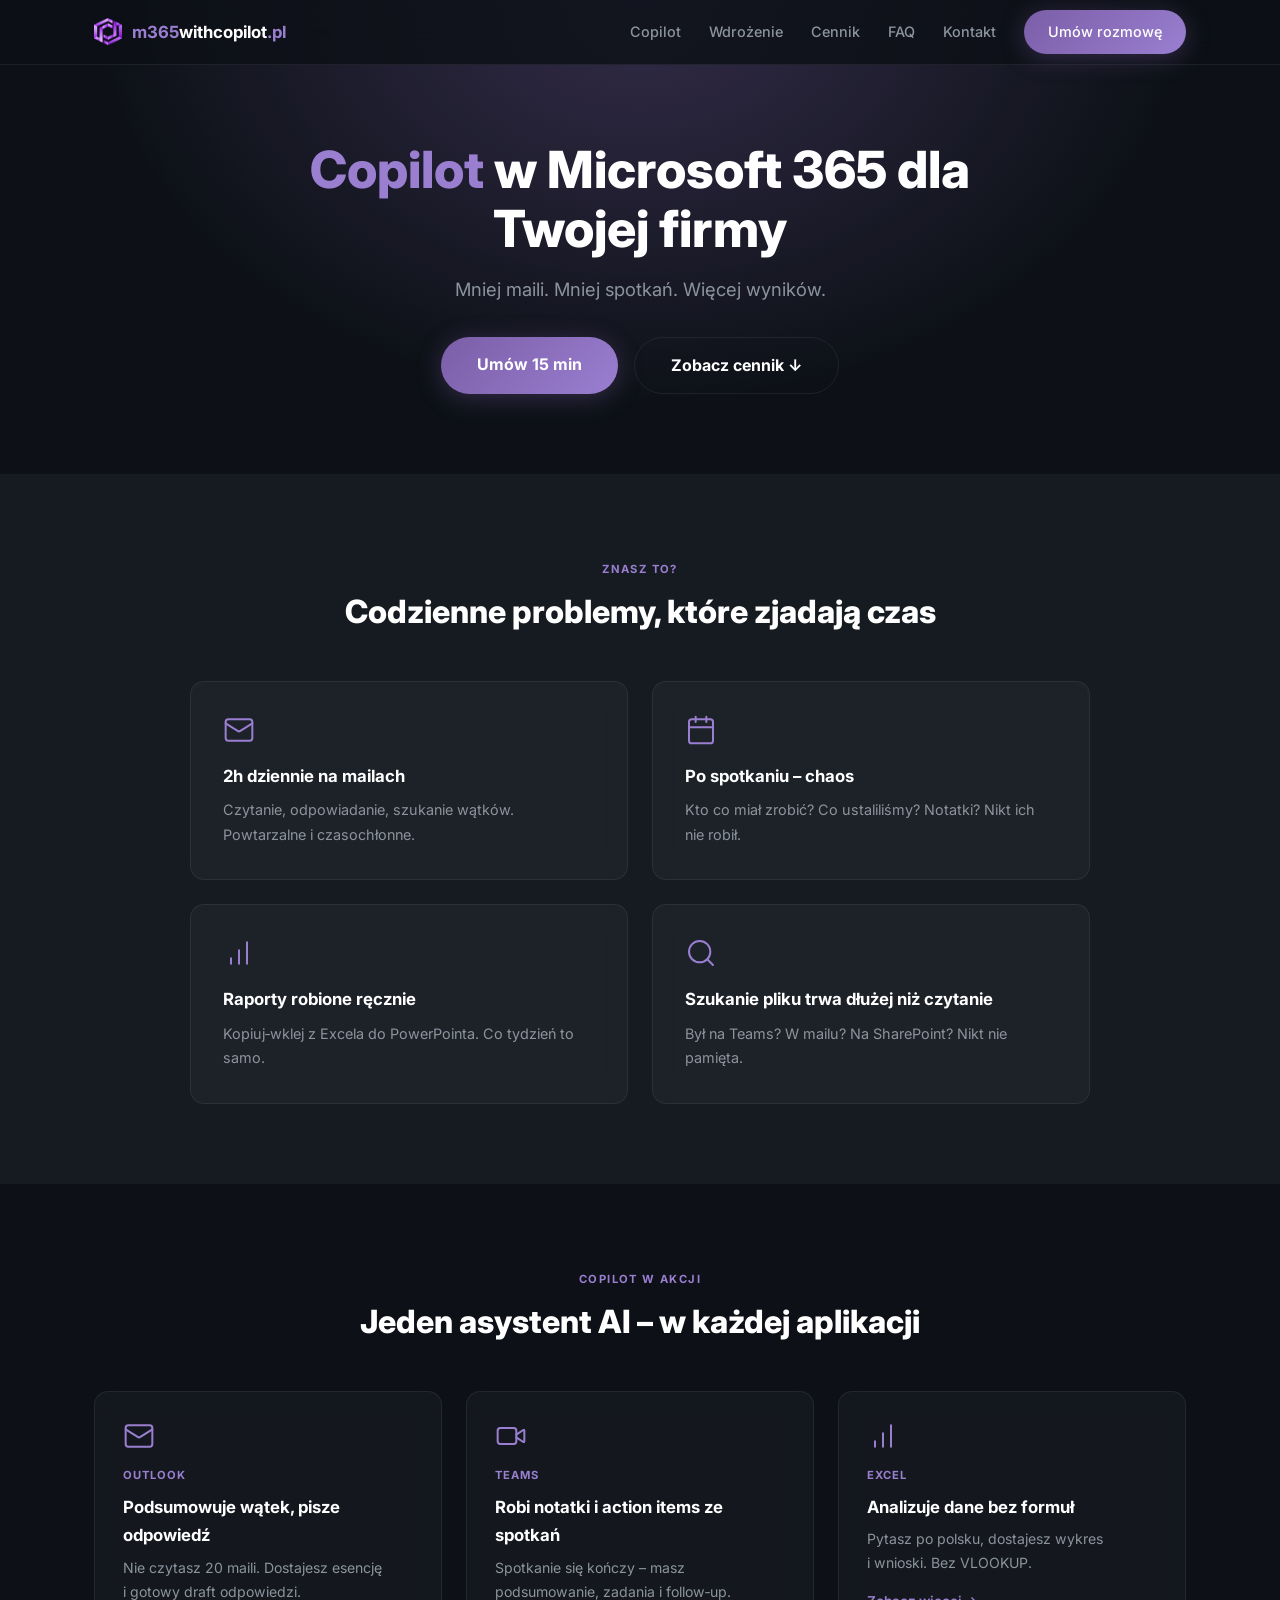
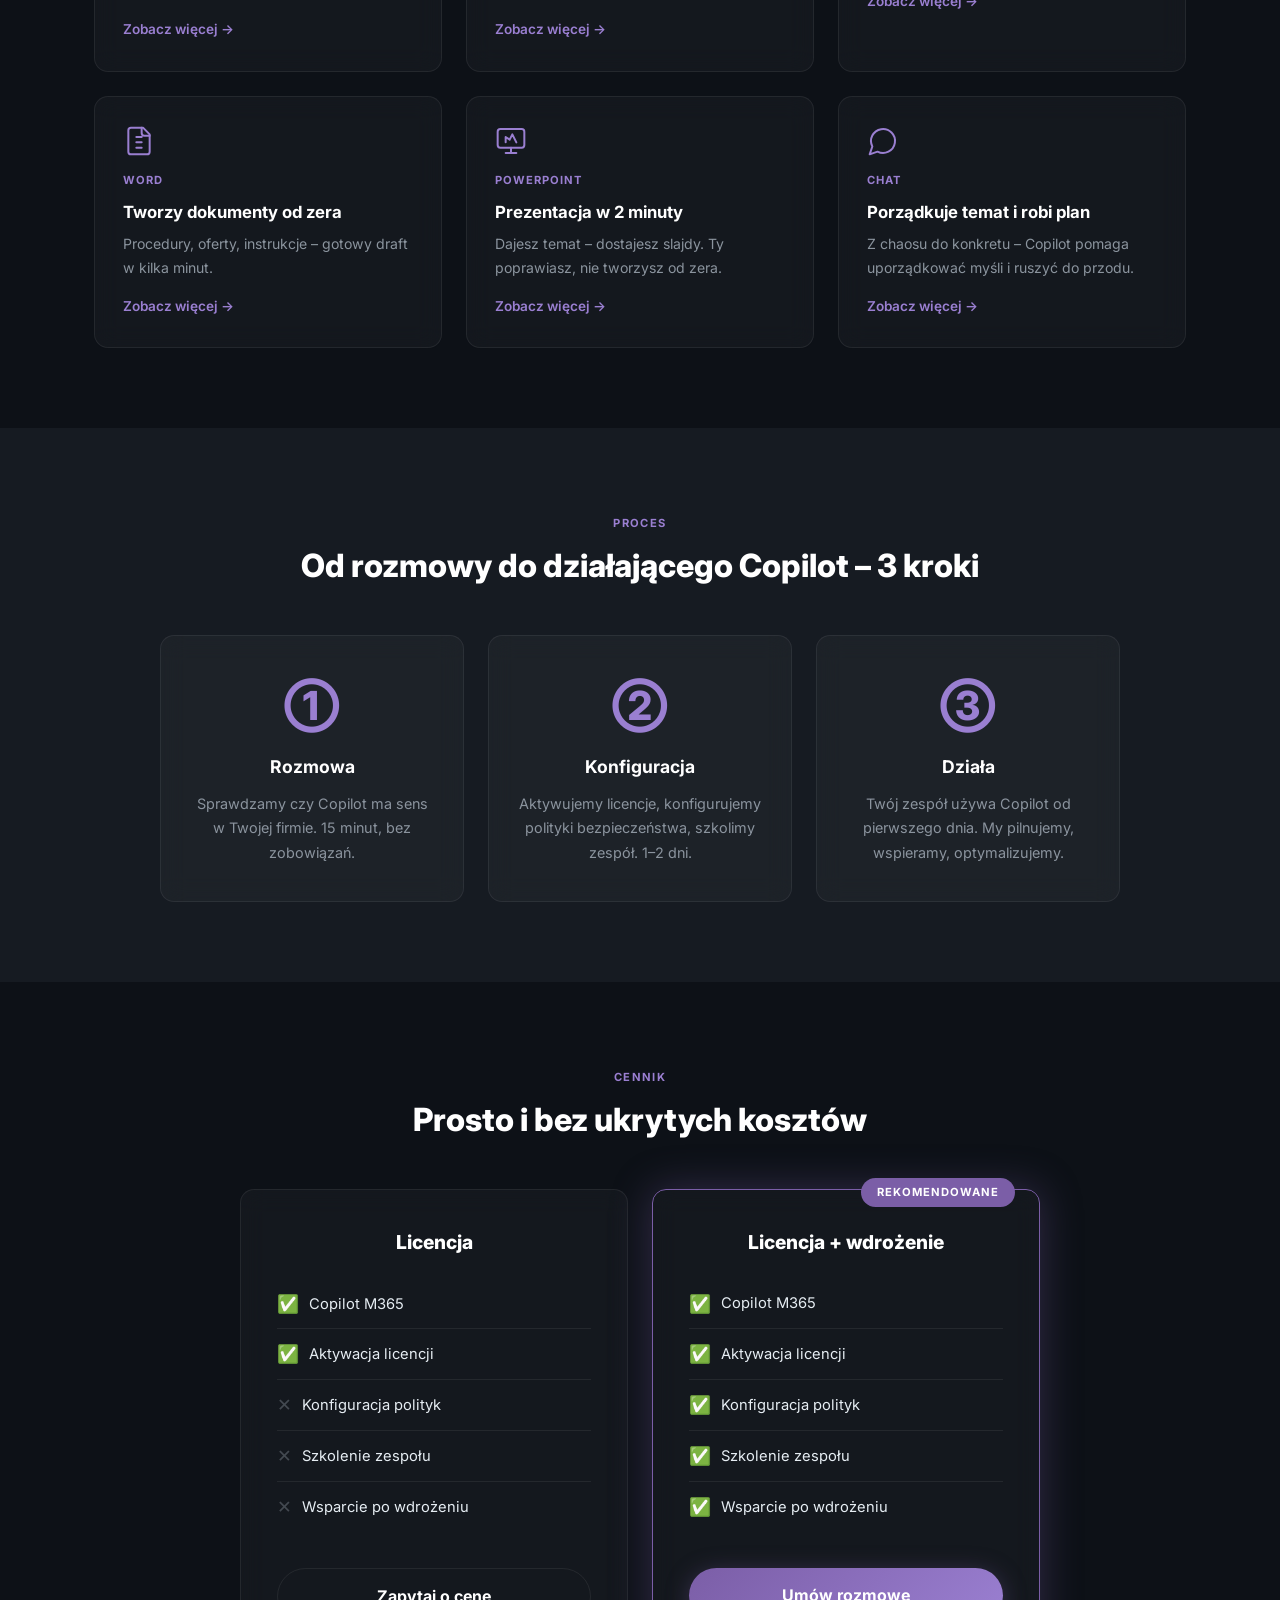
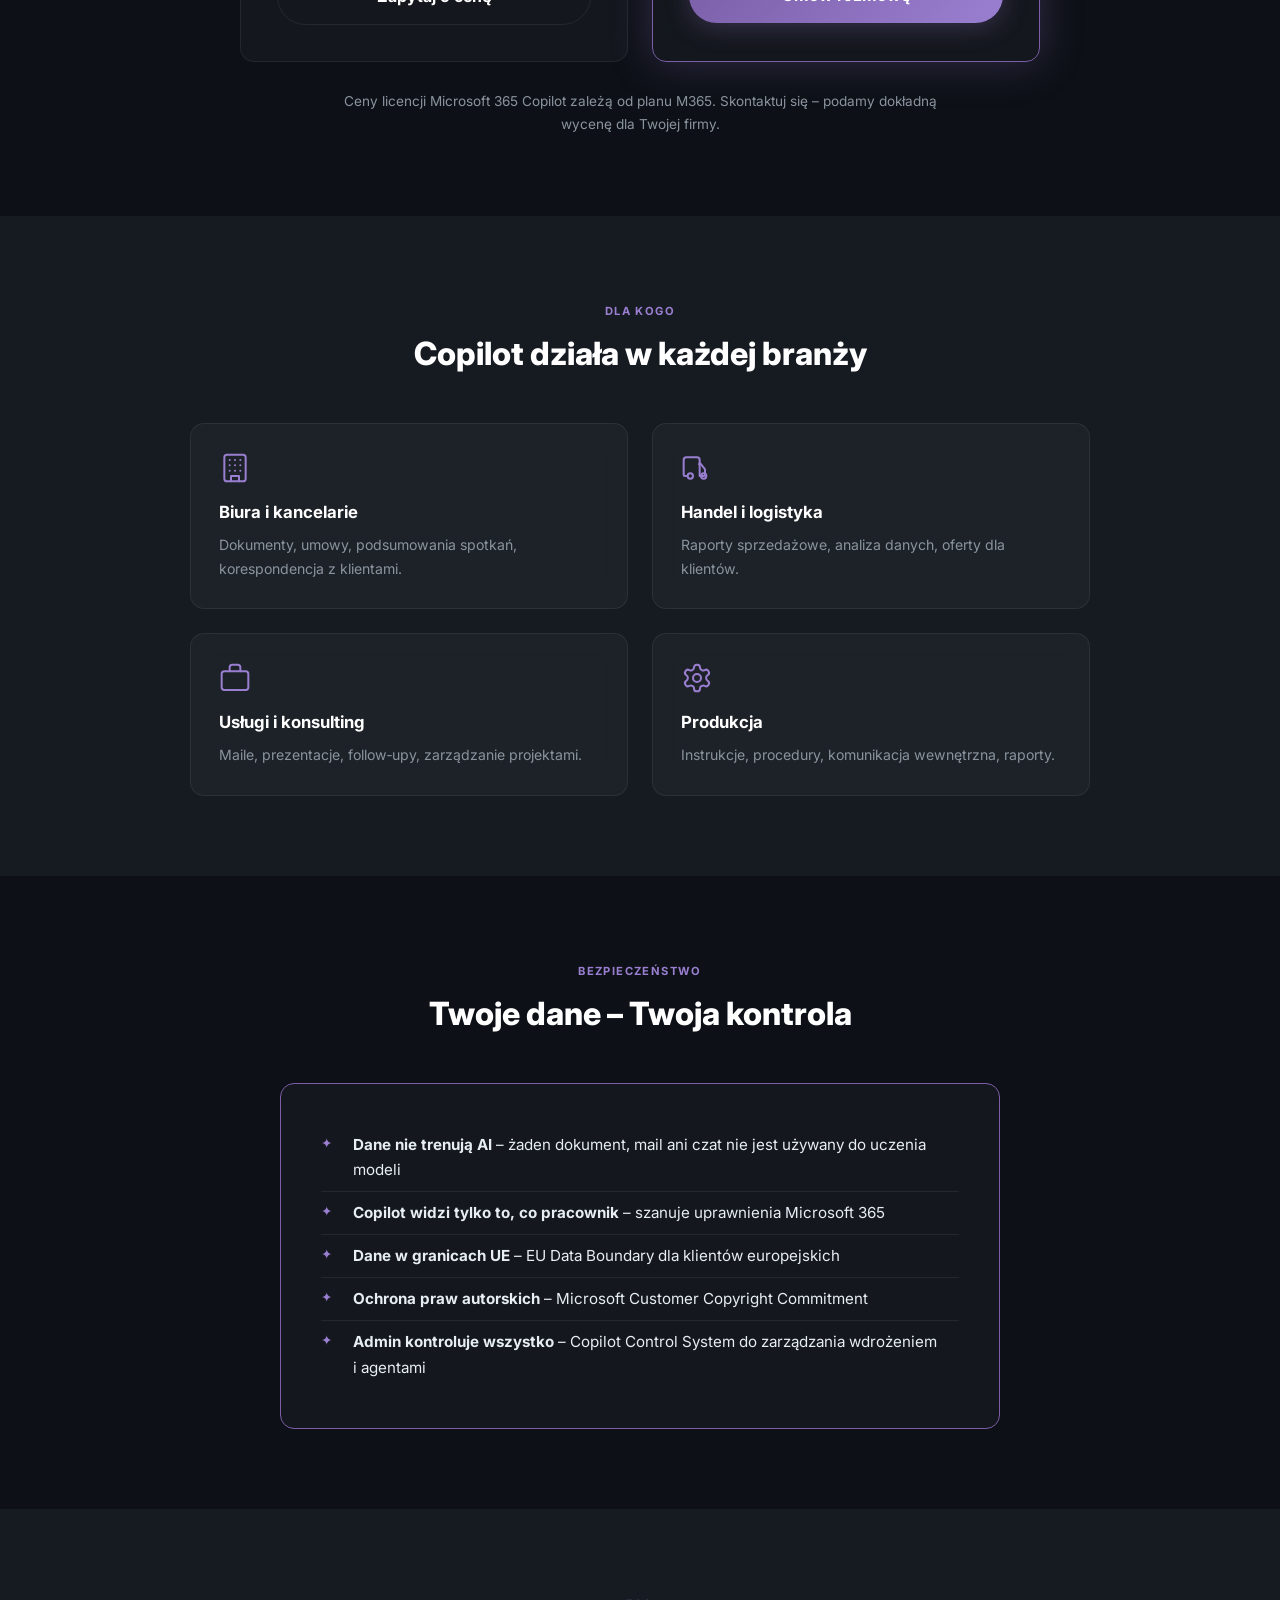
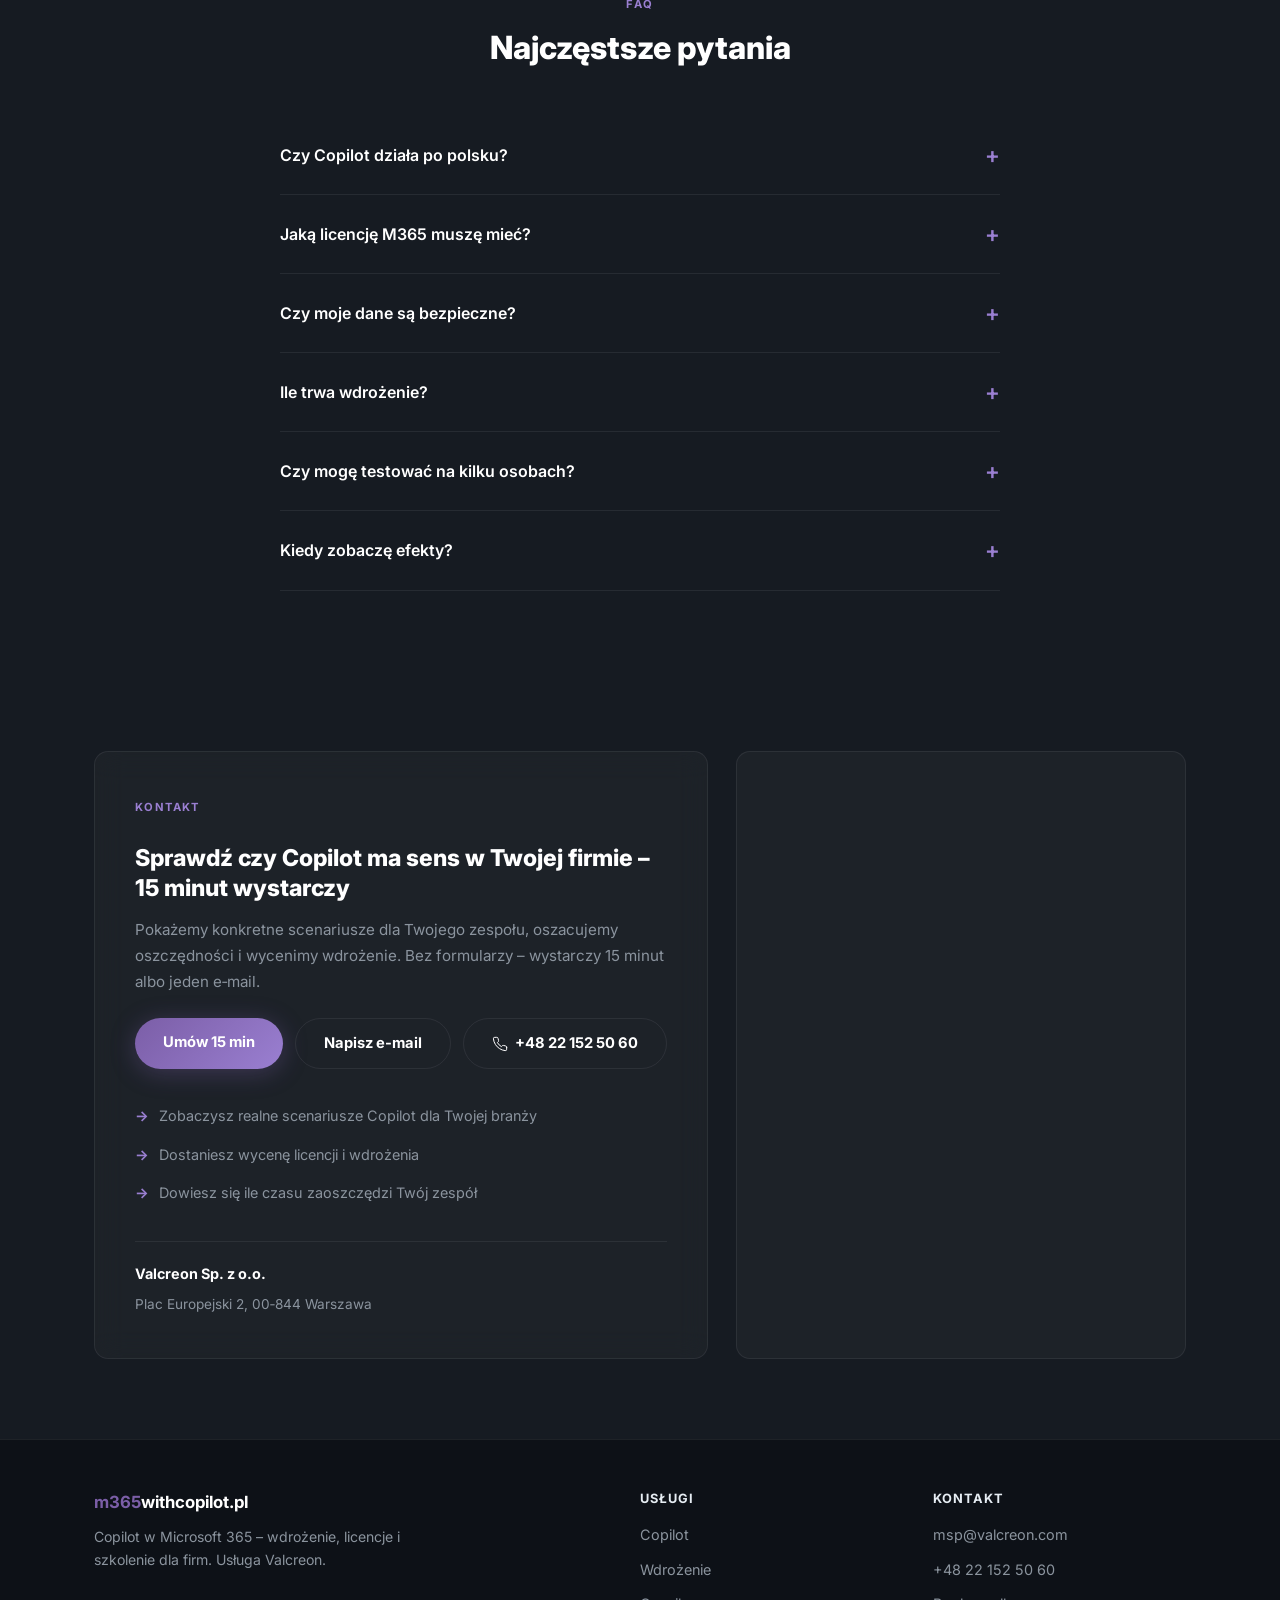
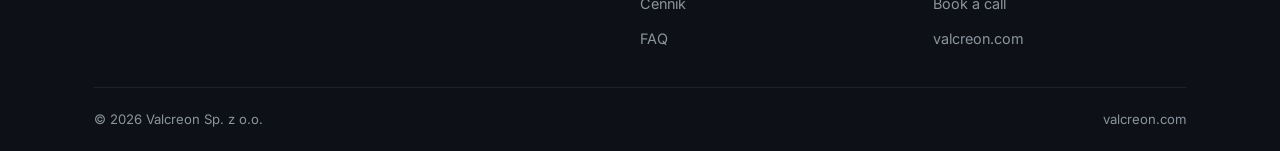
==== index.html @ 28f78c4b "Rename m365pl-svg.html to index.html" ====
<!DOCTYPE html>
<html lang="pl">
<head>
<meta charset="UTF-8">
<meta name="viewport" content="width=device-width,initial-scale=1">
<title>Copilot w Microsoft 365 dla Twojej firmy – wdrożenie i licencje | m365withcopilot.pl</title>
<meta name="description" content="Copilot w Microsoft 365 dla firm. Mniej maili, mniej spotkań, więcej wyników. Wdrożenie, licencje i szkolenie – Valcreon.">
<link rel="icon" href="https://stopkamailowa.com/fav.ico" type="image/x-icon">
<link rel="preconnect" href="https://fonts.googleapis.com">
<link rel="preconnect" href="https://fonts.gstatic.com" crossorigin>
<link href="https://fonts.googleapis.com/css2?family=Inter:wght@400;500;600;700;800&display=swap" rel="stylesheet">
<link rel="stylesheet" href="style.css">
<style>
</style>
</head>

<body id="top">

<!-- NAV -->
<nav class="nav"><div class="wrap">
  <a href="#top" class="nav-brand"><img src="logo-32.png" alt="Logo" width="28" height="28"><span><b>m365</b>withcopilot<b>.pl</b></span></a>
  <ul class="nav-links">
    <li><a href="#copilot">Copilot</a></li><li><a href="#wdrozenie">Wdrożenie</a></li><li><a href="#cennik">Cennik</a></li><li><a href="#faq">FAQ</a></li><li><a href="#kontakt">Kontakt</a></li>
    <li><a href="https://bookings.cloud.microsoft/book/RedFlag1@redflag.com.pl" target="_blank" rel="noopener noreferrer" class="btn btn-p btn-sm">Umów rozmowę</a></li>
  </ul>
  <button class="hamburger" id="burger" aria-label="Menu"><span></span><span></span><span></span></button>
</div></nav>
<div class="mobile-menu" id="mobileMenu">
  <a href="#copilot">Copilot</a><a href="#wdrozenie">Wdrożenie</a><a href="#cennik">Cennik</a><a href="#faq">FAQ</a><a href="#kontakt">Kontakt</a>
  <a href="https://bookings.cloud.microsoft/book/RedFlag1@redflag.com.pl" target="_blank" rel="noopener noreferrer">Umów rozmowę →</a>
</div>

<!-- HERO -->
<header class="hero">
  <h1><span>Copilot</span> w Microsoft 365 dla Twojej firmy</h1>
  <p class="subtitle">Mniej maili. Mniej spotkań. Więcej wyników.</p>
  <div class="hero-btns">
    <a href="https://bookings.cloud.microsoft/book/RedFlag1@redflag.com.pl" target="_blank" rel="noopener noreferrer" class="btn btn-p">Umów 15&nbsp;min</a>
    <a href="#cennik" class="btn btn-s">Zobacz cennik ↓</a>
  </div>
</header>

<!-- PROBLEMY -->
<section class="section section-alt" id="problemy"><div class="wrap">
  <div class="section-head"><span class="eyebrow">Znasz to?</span><h2>Codzienne problemy, które zjadają czas</h2></div>
  <div class="problems-grid">
    <div class="problem-card fade"><div class="p-icon"><svg width="32" height="32" viewBox="0 0 24 24" fill="none" stroke="var(--brand-light)" stroke-width="1.5" stroke-linecap="round" stroke-linejoin="round"><rect x="2" y="4" width="20" height="16" rx="2"/><path d="m22 7-8.97 5.7a1.94 1.94 0 0 1-2.06 0L2 7"/></svg></div><h3>2h dziennie na mailach</h3><p>Czytanie, odpowiadanie, szukanie wątków. Powtarzalne i&nbsp;czasochłonne.</p></div>
    <div class="problem-card fade"><div class="p-icon"><svg width="32" height="32" viewBox="0 0 24 24" fill="none" stroke="var(--brand-light)" stroke-width="1.5" stroke-linecap="round" stroke-linejoin="round"><rect x="3" y="4" width="18" height="18" rx="2"/><path d="M16 2v4M8 2v4M3 10h18"/></svg></div><h3>Po spotkaniu – chaos</h3><p>Kto co miał zrobić? Co ustaliliśmy? Notatki? Nikt ich nie robił.</p></div>
    <div class="problem-card fade"><div class="p-icon"><svg width="32" height="32" viewBox="0 0 24 24" fill="none" stroke="var(--brand-light)" stroke-width="1.5" stroke-linecap="round" stroke-linejoin="round"><path d="M12 20V10M18 20V4M6 20v-4"/></svg></div><h3>Raporty robione ręcznie</h3><p>Kopiuj‑wklej z Excela do PowerPointa. Co tydzień to samo.</p></div>
    <div class="problem-card fade"><div class="p-icon"><svg width="32" height="32" viewBox="0 0 24 24" fill="none" stroke="var(--brand-light)" stroke-width="1.5" stroke-linecap="round" stroke-linejoin="round"><circle cx="11" cy="11" r="8"/><path d="m21 21-4.3-4.3"/></svg></div><h3>Szukanie pliku trwa dłużej niż czytanie</h3><p>Był na Teams? W mailu? Na SharePoint? Nikt nie pamięta.</p></div>
  </div>
</div></section>

<!-- COPILOT W AKCJI -->
<section class="section" id="copilot"><div class="wrap">
  <div class="section-head"><span class="eyebrow">Copilot w akcji</span><h2>Jeden asystent AI – w każdej aplikacji</h2></div>
  <div class="features-grid">

    <a href="https://m365withcopilot.com/odpowiada.html" class="feature-card fade" target="_blank" rel="noopener noreferrer"><div class="f-icon"><svg width="32" height="32" viewBox="0 0 24 24" fill="none" stroke="var(--brand-light)" stroke-width="1.5" stroke-linecap="round" stroke-linejoin="round"><rect x="2" y="4" width="20" height="16" rx="2"/><path d="m22 7-8.97 5.7a1.94 1.94 0 0 1-2.06 0L2 7"/></svg></div><div class="f-app">Outlook</div><h3>Podsumowuje wątek, pisze odpowiedź</h3><p>Nie czytasz 20 maili. Dostajesz esencję i&nbsp;gotowy draft odpowiedzi.</p>
    <span class="f-link">Zobacz więcej →</span></a>

    <a href="https://m365withcopilot.com/teamsrecap.html" class="feature-card fade" target="_blank" rel="noopener noreferrer">
    <div class="f-icon"><svg width="32" height="32" viewBox="0 0 24 24" fill="none" stroke="var(--brand-light)" stroke-width="1.5" stroke-linecap="round" stroke-linejoin="round"><path d="m16 13 5.223 3.482a.5.5 0 0 0 .777-.416V7.934a.5.5 0 0 0-.777-.416L16 11"/><rect x="2" y="6" width="14" height="12" rx="2"/></svg></div><div class="f-app">Teams</div><h3>Robi notatki i action items ze spotkań</h3><p>Spotkanie się kończy – masz podsumowanie, zadania i&nbsp;follow‑up.</p>
    <span class="f-link">Zobacz więcej →</span></a>

    <a href="https://m365withcopilot.com/excelpytasz.html" class="feature-card fade" target="_blank" rel="noopener noreferrer">
    <div class="f-icon"><svg width="32" height="32" viewBox="0 0 24 24" fill="none" stroke="var(--brand-light)" stroke-width="1.5" stroke-linecap="round" stroke-linejoin="round"><path d="M12 20V10M18 20V4M6 20v-4"/></svg></div><div class="f-app">Excel</div><h3>Analizuje dane bez formuł</h3><p>Pytasz po polsku, dostajesz wykres i&nbsp;wnioski. Bez VLOOKUP.</p>
    <span class="f-link">Zobacz więcej →</span></a>


     <a href="https://m365withcopilot.com/dokumenty.html" class="feature-card fade" target="_blank" rel="noopener noreferrer"><div class="f-icon"><svg width="32" height="32" viewBox="0 0 24 24" fill="none" stroke="var(--brand-light)" stroke-width="1.5" stroke-linecap="round" stroke-linejoin="round"><path d="M15 2H6a2 2 0 0 0-2 2v16a2 2 0 0 0 2 2h12a2 2 0 0 0 2-2V7Z"/><path d="M14 2v4a2 2 0 0 0 2 2h4M10 9h4M10 13h4M10 17h4"/></svg></div><div class="f-app">Word</div><h3>Tworzy dokumenty od zera</h3><p>Procedury, oferty, instrukcje – gotowy draft w&nbsp;kilka minut.</p>
     <span class="f-link">Zobacz więcej →</span></a>

    
    <a href="https://m365withcopilot.com/ppt-2min.html" class="feature-card fade" target="_blank" rel="noopener noreferrer">
    <div class="f-icon"><svg width="32" height="32" viewBox="0 0 24 24" fill="none" stroke="var(--brand-light)" stroke-width="1.5" stroke-linecap="round" stroke-linejoin="round"><rect x="2" y="3" width="20" height="14" rx="2"/><path d="M8 21h8M12 17v4M8 13V9l3 2 2-4 3 6"/></svg></div><div class="f-app">PowerPoint</div><h3>Prezentacja w 2 minuty</h3><p>Dajesz temat – dostajesz slajdy. Ty poprawiasz, nie tworzysz od zera.</p>
     <span class="f-link">Zobacz więcej →</span></a>

    <a href="https://m365withcopilot.com/chat.html" class="feature-card fade" target="_blank" rel="noopener noreferrer">
    <div class="f-icon"><svg width="32" height="32" viewBox="0 0 24 24" fill="none" stroke="var(--brand-light)" stroke-width="1.5" stroke-linecap="round" stroke-linejoin="round"><path d="M7.9 20A9 9 0 1 0 4 16.1L2 22z"/></svg></div><div class="f-app">Chat</div><h3>Porządkuje temat i robi plan</h3><p>Z chaosu do konkretu – Copilot pomaga uporządkować myśli i&nbsp;ruszyć do przodu.</p>
    <span class="f-link">Zobacz więcej →</span></a>
  
  </div>
  </div>
</div></section>

<!-- JAK WDRAŻAMY -->
<section class="section section-alt" id="wdrozenie"><div class="wrap">
  <div class="section-head"><span class="eyebrow">Proces</span><h2>Od rozmowy do działającego Copilot – 3&nbsp;kroki</h2></div>
  <div class="timeline">
    <div class="step fade"><div class="step-num">①</div><h3>Rozmowa</h3><p>Sprawdzamy czy Copilot ma sens w&nbsp;Twojej firmie. 15&nbsp;minut, bez zobowiązań.</p></div>
    <div class="step fade"><div class="step-num">②</div><h3>Konfiguracja</h3><p>Aktywujemy licencje, konfigurujemy polityki bezpieczeństwa, szkolimy zespół. 1–2&nbsp;dni.</p></div>
    <div class="step fade"><div class="step-num">③</div><h3>Działa</h3><p>Twój zespół używa Copilot od pierwszego dnia. My pilnujemy, wspieramy, optymalizujemy.</p></div>
  </div>
</div></section>

<!-- CENNIK -->
<section class="section" id="cennik"><div class="wrap">
  <div class="section-head"><span class="eyebrow">Cennik</span><h2>Prosto i bez ukrytych kosztów</h2></div>
  <div class="pricing-grid">
    <div class="price-card fade">
      <h3>Licencja</h3>
      <ul class="price-list">
        <li><span class="check">✅</span> Copilot M365</li>
        <li><span class="check">✅</span> Aktywacja licencji</li>
        <li><span class="cross">✕</span> Konfiguracja polityk</li>
        <li><span class="cross">✕</span> Szkolenie zespołu</li>
        <li><span class="cross">✕</span> Wsparcie po wdrożeniu</li>
      </ul>
      <a href="mailto:msp@valcreon.com?subject=Copilot%20%E2%80%93%20licencja&amp;body=Dzie%C5%84%20dobry%2C%0A%0AProsimy%20o%20wycen%C4%99%20licencji%20Microsoft%20365%20Copilot.%0A%0AFirma%3A%0ALiczba%20u%C5%BCytkownik%C3%B3w%3A%0ADomena%3A%0A%0APozdrawiam" class="btn btn-s">Zapytaj o cenę</a>
    </div>
    <div class="price-card recommended fade">
      <span class="price-badge">Rekomendowane</span>
      <h3>Licencja + wdrożenie</h3>
      <ul class="price-list">
        <li><span class="check">✅</span> Copilot M365</li>
        <li><span class="check">✅</span> Aktywacja licencji</li>
        <li><span class="check">✅</span> Konfiguracja polityk</li>
        <li><span class="check">✅</span> Szkolenie zespołu</li>
        <li><span class="check">✅</span> Wsparcie po wdrożeniu</li>
      </ul>
      <a href="https://bookings.cloud.microsoft/book/RedFlag1@redflag.com.pl" target="_blank" rel="noopener noreferrer" class="btn btn-p">Umów rozmowę</a>
    </div>
  </div>
  <p class="price-note">Ceny licencji Microsoft 365 Copilot zależą od planu M365. Skontaktuj się – podamy dokładną wycenę dla Twojej firmy.</p>
</div></section>

<!-- DLA KOGO -->
<section class="section section-alt" id="dlakogo"><div class="wrap">
  <div class="section-head"><span class="eyebrow">Dla kogo</span><h2>Copilot działa w każdej branży</h2></div>
  <div class="industry-grid">
    <div class="industry-card fade"><div class="i-icon"><svg width="32" height="32" viewBox="0 0 24 24" fill="none" stroke="var(--brand-light)" stroke-width="1.5" stroke-linecap="round" stroke-linejoin="round"><rect x="4" y="2" width="16" height="20" rx="2"/><path d="M9 22v-4h6v4M8 6h.01M16 6h.01M12 6h.01M8 10h.01M16 10h.01M12 10h.01M8 14h.01M16 14h.01M12 14h.01"/></svg></div><h3>Biura i kancelarie</h3><p>Dokumenty, umowy, podsumowania spotkań, korespondencja z&nbsp;klientami.</p></div>
    <div class="industry-card fade"><div class="i-icon"><svg width="32" height="32" viewBox="0 0 24 24" fill="none" stroke="var(--brand-light)" stroke-width="1.5" stroke-linecap="round" stroke-linejoin="round"><path d="M14 18V6a2 2 0 0 0-2-2H4a2 2 0 0 0-2 2v11a1 1 0 0 0 1 1h1"/><path d="M15 18h2a1 1 0 0 0 1-1v-3.65a1 1 0 0 0-.22-.624l-3.48-4.35A1 1 0 0 0 13.52 9H14"/><circle cx="17" cy="18" r="2"/><circle cx="7" cy="18" r="2"/></svg></div><h3>Handel i logistyka</h3><p>Raporty sprzedażowe, analiza danych, oferty dla klientów.</p></div>
    <div class="industry-card fade"><div class="i-icon"><svg width="32" height="32" viewBox="0 0 24 24" fill="none" stroke="var(--brand-light)" stroke-width="1.5" stroke-linecap="round" stroke-linejoin="round"><rect x="2" y="7" width="20" height="14" rx="2"/><path d="M16 7V4a2 2 0 0 0-2-2h-4a2 2 0 0 0-2 2v3"/></svg></div><h3>Usługi i konsulting</h3><p>Maile, prezentacje, follow‑upy, zarządzanie projektami.</p></div>
    <div class="industry-card fade"><div class="i-icon"><svg width="32" height="32" viewBox="0 0 24 24" fill="none" stroke="var(--brand-light)" stroke-width="1.5" stroke-linecap="round" stroke-linejoin="round"><path d="M12.22 2h-.44a2 2 0 0 0-2 2v.18a2 2 0 0 1-1 1.73l-.43.25a2 2 0 0 1-2 0l-.15-.08a2 2 0 0 0-2.73.73l-.22.38a2 2 0 0 0 .73 2.73l.15.1a2 2 0 0 1 1 1.72v.51a2 2 0 0 1-1 1.74l-.15.09a2 2 0 0 0-.73 2.73l.22.38a2 2 0 0 0 2.73.73l.15-.08a2 2 0 0 1 2 0l.43.25a2 2 0 0 1 1 1.73V20a2 2 0 0 0 2 2h.44a2 2 0 0 0 2-2v-.18a2 2 0 0 1 1-1.73l.43-.25a2 2 0 0 1 2 0l.15.08a2 2 0 0 0 2.73-.73l.22-.39a2 2 0 0 0-.73-2.73l-.15-.08a2 2 0 0 1-1-1.74v-.5a2 2 0 0 1 1-1.74l.15-.09a2 2 0 0 0 .73-2.73l-.22-.38a2 2 0 0 0-2.73-.73l-.15.08a2 2 0 0 1-2 0l-.43-.25a2 2 0 0 1-1-1.73V4a2 2 0 0 0-2-2z"/><circle cx="12" cy="12" r="3"/></svg></div><h3>Produkcja</h3><p>Instrukcje, procedury, komunikacja wewnętrzna, raporty.</p></div>
  </div>
</div></section>

<!-- BEZPIECZEŃSTWO -->
<section class="section" id="bezpieczenstwo"><div class="wrap">
  <div class="section-head"><span class="eyebrow">Bezpieczeństwo</span><h2>Twoje dane – Twoja kontrola</h2></div>
  <div class="trust-block fade">
    <ul>
      <li><strong>Dane nie trenują AI</strong> – żaden dokument, mail ani czat nie jest używany do uczenia modeli</li>
      <li><strong>Copilot widzi tylko to, co pracownik</strong> – szanuje uprawnienia Microsoft 365</li>
      <li><strong>Dane w granicach UE</strong> – EU Data Boundary dla klientów europejskich</li>
      <li><strong>Ochrona praw autorskich</strong> – Microsoft Customer Copyright Commitment</li>
      <li><strong>Admin kontroluje wszystko</strong> – Copilot Control System do zarządzania wdrożeniem i&nbsp;agentami</li>
    </ul>
  </div>
</div></section>

<!-- FAQ -->
<section class="section section-alt" id="faq"><div class="wrap">
  <div class="section-head"><span class="eyebrow">FAQ</span><h2>Najczęstsze pytania</h2></div>
  <div class="faq-list">
    <div class="faq-item"><div class="faq-q">Czy Copilot działa po polsku?</div><div class="faq-answer"><p>Tak. Copilot rozumie i&nbsp;odpowiada po polsku – w&nbsp;Outlook, Teams, Word, Excel i&nbsp;PowerPoint.</p></div></div>
    <div class="faq-item"><div class="faq-q">Jaką licencję M365 muszę mieć?</div><div class="faq-answer"><p>Copilot wymaga Microsoft 365 Business Standard, Business Premium, E3 lub E5. Jeśli nie masz – pomożemy dobrać plan.</p></div></div>
    <div class="faq-item"><div class="faq-q">Czy moje dane są bezpieczne?</div><div class="faq-answer"><p>Tak. Dane nie trenują AI, Copilot szanuje uprawnienia M365, a&nbsp;dane są przetwarzane w&nbsp;granicach UE.</p></div></div>
    <div class="faq-item"><div class="faq-q">Ile trwa wdrożenie?</div><div class="faq-answer"><p>Aktywacja licencji to 1&nbsp;dzień. Pełne wdrożenie z&nbsp;konfiguracją i&nbsp;szkoleniem – 1–2&nbsp;dni robocze.</p></div></div>
    <div class="faq-item"><div class="faq-q">Czy mogę testować na kilku osobach?</div><div class="faq-answer"><p>Tak. Możesz zacząć od 1&nbsp;licencji i&nbsp;skalować w&nbsp;dowolnym momencie.</p></div></div>
   <div class="faq-item"><div class="faq-q">Kiedy zobaczę efekty?</div><div class="faq-answer"><p>Większość zespołów widzi oszczędność czasu już w&nbsp;pierwszym tygodniu – szczególnie na mailach i&nbsp;spotkaniach. Pełne efekty pojawiają się po 2–4 tygodniach regularnego używania.</p></div>
</div>

</div>

  </div>
</div></section>

<!-- KONTAKT -->
<section class="contact-s" id="kontakt"><div class="wrap">
  <div class="contact-g">
    <div class="cp reveal">
      <span class="eyebrow">Kontakt</span>
      <h2>Sprawdź czy Copilot ma sens w&nbsp;Twojej firmie – 15&nbsp;minut wystarczy</h2>
      <p>Pokażemy konkretne scenariusze dla Twojego zespołu, oszacujemy oszczędności i&nbsp;wycenimy wdrożenie. Bez formularzy – wystarczy 15&nbsp;minut albo jeden e&#8209;mail.</p>
      <div class="c-btns">
        <a class="btn btn-p" href="https://bookings.cloud.microsoft/book/RedFlag1@redflag.com.pl" target="_blank" rel="noopener noreferrer">Umów 15&nbsp;min</a>
        <a class="btn btn-s" href="mailto:msp@valcreon.com?subject=Copilot%20w%20M365%20%E2%80%93%20zapytanie&amp;body=Dzie%C5%84%20dobry%2C%0A%0AProsimy%20o%20kontakt%20w%20sprawie%20Microsoft%20365%20Copilot.%0A%0AFirma%3A%0ALiczba%20u%C5%BCytkownik%C3%B3w%3A%0ADomena%3A%0A%0APozdrawiam">Napisz e&#8209;mail</a>
        <a class="btn btn-s" href="tel:+48221525060"><svg width="16" height="16" viewBox="0 0 24 24" fill="none" stroke="currentColor" stroke-width="1.5" stroke-linecap="round" stroke-linejoin="round" style="vertical-align:middle;margin-right:4px"><path d="M22 16.92v3a2 2 0 0 1-2.18 2 19.79 19.79 0 0 1-8.63-3.07 19.5 19.5 0 0 1-6-6 19.79 19.79 0 0 1-3.07-8.67A2 2 0 0 1 4.11 2h3a2 2 0 0 1 2 1.72c.127.96.361 1.903.7 2.81a2 2 0 0 1-.45 2.11L8.09 9.91a16 16 0 0 0 6 6l1.27-1.27a2 2 0 0 1 2.11-.45c.907.339 1.85.573 2.81.7A2 2 0 0 1 22 16.92z"/></svg> +48 22 152 50 60</a>
      </div>
      <ul class="c-list">
        <li><i>→</i> Zobaczysz realne scenariusze Copilot dla Twojej branży</li>
        <li><i>→</i> Dostaniesz wycenę licencji i&nbsp;wdrożenia</li>
        <li><i>→</i> Dowiesz się ile czasu zaoszczędzi Twój zespół</li>
      </ul>
      <div class="co"><strong>Valcreon Sp. z o.o.</strong><span>Plac Europejski 2, 00‑844 Warszawa</span></div>
    </div>
    <div class="map-p reveal">
      <iframe title="Mapa – Plac Europejski 2, Warszawa" loading="lazy" referrerpolicy="no-referrer-when-downgrade"
        src="https://www.google.com/maps?q=Plac+Europejski+2,+00-844+Warszawa&output=embed"></iframe>
    </div>
  </div>
</div></section>

<!-- FOOTER -->
<footer class="ftr"><div class="wrap">
  <div class="ftr-g">
    <div>
      <a href="#top" class="ftr-brand"><span><b style="color:var(--brand)">m365</b>withcopilot.pl</span></a>
      <p class="ftr-desc">Copilot w Microsoft 365 – wdrożenie, licencje i szkolenie dla firm. Usługa Valcreon.</p>
    </div>
    <div class="ftr-col"><strong>Usługi</strong><a href="#copilot">Copilot</a><a href="#wdrozenie">Wdrożenie</a><a href="#cennik">Cennik</a><a href="#faq">FAQ</a></div>
    <div class="ftr-col"><strong>Kontakt</strong><a href="mailto:msp@valcreon.com">msp@valcreon.com</a><a href="tel:+48221525060">+48 22 152 50 60</a><a href="https://bookings.cloud.microsoft/book/RedFlag1@redflag.com.pl" target="_blank" rel="noopener noreferrer">Book a call</a><a href="https://valcreon.com" target="_blank" rel="noopener noreferrer">valcreon.com</a></div>
  </div>
  <div class="ftr-bot"><span>&copy; <span id="yr"></span> Valcreon Sp.&nbsp;z&nbsp;o.o.</span><a href="https://valcreon.com" target="_blank" rel="noopener noreferrer">valcreon.com</a></div>
</div></footer>

<button class="btt" id="btt" aria-label="Back to top">↑</button>

<script>
document.getElementById("yr").textContent=new Date().getFullYear();
var burger=document.getElementById("burger");
var mm=document.getElementById("mobileMenu");
burger.addEventListener("click",function(){burger.classList.toggle("active");mm.classList.toggle("open");});
mm.querySelectorAll("a").forEach(function(a){a.addEventListener("click",function(){burger.classList.remove("active");mm.classList.remove("open");});});
document.addEventListener("click",function(e){if(mm.classList.contains("open")&&!mm.contains(e.target)&&!burger.contains(e.target)){burger.classList.remove("active");mm.classList.remove("open");}});
var bttEl=document.getElementById("btt");
window.addEventListener("scroll",function(){bttEl.classList.toggle("show",window.scrollY>400);});
bttEl.addEventListener("click",function(){window.scrollTo({top:0,behavior:"smooth"});});
var io=new IntersectionObserver(function(entries){entries.forEach(function(e){if(e.isIntersecting){e.target.classList.add("visible");io.unobserve(e.target);}});},{threshold:0.15});
document.querySelectorAll(".fade,.reveal").forEach(function(el){io.observe(el);});
document.querySelectorAll(".faq-q").forEach(function(q){q.addEventListener("click",function(){var item=q.parentElement;var isOpen=item.classList.contains("faq-open");document.querySelectorAll(".faq-item").forEach(function(fi){fi.classList.remove("faq-open");});if(!isOpen)item.classList.add("faq-open");});});
</script>
</body>
</html>
---- style.css ----
:root{--brand:#7B5EA7;--brand-light:#9a7fd1;--brand-glow:rgba(123,94,167,.35);--bg:#0d1117;--bg2:#161b22;--bg3:#1c2330;--card:#ffffff08;--card-border:#ffffff12;--text:#e6edf3;--text-dim:#8b949e;--text-bright:#fff;--radius:14px;--radius-sm:8px;--wrap:1140px;--col:720px;--transition:.3s cubic-bezier(.4,0,.2,1)}
*,*::before,*::after{box-sizing:border-box;margin:0;padding:0}
html{scroll-behavior:smooth;scroll-padding-top:80px}
body{font-family:'Inter',system-ui,-apple-system,sans-serif;background:var(--bg);color:var(--text);line-height:1.7;font-size:16px;-webkit-font-smoothing:antialiased}
a{color:var(--brand-light);text-decoration:none;transition:color var(--transition)}a:hover{color:var(--text-bright)}
img{max-width:100%;display:block}
.wrap{max-width:var(--wrap);margin:0 auto;padding:0 24px}.col{max-width:var(--col);margin:0 auto}
.fade,.reveal{opacity:0;transform:translateY(28px);transition:opacity .6s ease,transform .6s ease}
.fade.visible,.reveal.visible{opacity:1;transform:translateY(0)}
.nav{position:fixed;top:0;left:0;width:100%;z-index:1000;background:rgba(13,17,23,.82);backdrop-filter:blur(18px);-webkit-backdrop-filter:blur(18px);border-bottom:1px solid var(--card-border)}
.nav .wrap{display:flex;align-items:center;justify-content:space-between;height:64px}
.nav-brand{display:flex;align-items:center;gap:10px;font-weight:700;font-size:1.05rem;color:var(--text-bright)}.nav-brand img{height:28px;width:28px}.nav-brand b{color:var(--brand-light)}
.nav-links{display:flex;gap:28px;list-style:none;align-items:center}
.nav-links a{color:var(--text-dim);font-size:.9rem;font-weight:500;position:relative}
.nav-links a::after{content:"";position:absolute;bottom:-4px;left:0;width:0;height:2px;background:var(--brand);border-radius:2px;transition:width var(--transition)}
.nav-links a:hover{color:var(--text-bright)}.nav-links a:hover::after{width:100%}
.nav-links .btn-p{color:#fff}.nav-links .btn-p:hover{color:#fff}
.hamburger{display:none;flex-direction:column;gap:5px;cursor:pointer;padding:4px;background:none;border:none}
.hamburger span{display:block;width:24px;height:2px;background:var(--text);border-radius:2px;transition:var(--transition)}
.hamburger.active span:nth-child(1){transform:rotate(45deg) translate(5px,5px)}.hamburger.active span:nth-child(2){opacity:0}.hamburger.active span:nth-child(3){transform:rotate(-45deg) translate(5px,-5px)}
.mobile-menu{display:none;position:fixed;top:64px;right:0;width:260px;height:calc(100vh - 64px);background:rgba(22,27,34,.96);backdrop-filter:blur(20px);border-left:1px solid var(--card-border);padding:32px 24px;transform:translateX(100%);transition:transform var(--transition);z-index:999}
.mobile-menu.open{transform:translateX(0)}.mobile-menu a{display:block;padding:12px 0;color:var(--text-dim);font-weight:500;font-size:1rem;border-bottom:1px solid var(--card-border)}.mobile-menu a:hover{color:var(--text-bright)}
.btn{display:inline-block;padding:14px 36px;font-weight:700;font-size:1rem;border-radius:50px;transition:transform var(--transition),box-shadow var(--transition),background var(--transition);cursor:pointer;border:none;text-align:center}
.btn-p{background:linear-gradient(135deg,var(--brand),var(--brand-light));color:#fff;box-shadow:0 4px 24px var(--brand-glow)}.btn-p:hover{transform:translateY(-2px);box-shadow:0 8px 32px var(--brand-glow);color:#fff}
.btn-s{background:transparent;color:var(--text-bright);border:1px solid var(--card-border)}.btn-s:hover{border-color:var(--brand-light);color:var(--brand-light);transform:translateY(-2px)}
.btn-sm{padding:10px 24px;font-size:.9rem}
.section{padding:80px 24px}.section-alt{background:var(--bg2)}
.section-head{text-align:center;margin-bottom:48px}
.eyebrow{display:inline-block;font-size:.7rem;font-weight:700;text-transform:uppercase;letter-spacing:1.4px;color:var(--brand-light);margin-bottom:12px}
.section-head h2{font-size:clamp(1.4rem,4vw,2rem);font-weight:800;color:var(--text-bright);line-height:1.3}
.hero{padding:140px 24px 80px;text-align:center;background:radial-gradient(ellipse at 50% 0%,var(--brand-glow) 0%,transparent 60%)}
.hero h1{font-size:clamp(2rem,5.5vw,3.2rem);font-weight:800;line-height:1.15;color:var(--text-bright);max-width:720px;margin:0 auto 16px}.hero h1 span{color:var(--brand-light)}
.hero .subtitle{font-size:1.15rem;color:var(--text-dim);max-width:520px;margin:0 auto 32px}
.hero-btns{display:flex;gap:16px;justify-content:center;flex-wrap:wrap}
.problems-grid{display:grid;grid-template-columns:repeat(2,1fr);gap:24px;max-width:900px;margin:0 auto}
.problem-card{background:var(--card);border:1px solid var(--card-border);backdrop-filter:blur(12px);border-radius:var(--radius);padding:32px;transition:border-color var(--transition)}.problem-card:hover{border-color:var(--brand)}
.problem-card .p-icon{display:flex;align-items:center;height:32px;margin-bottom:16px}
.problem-card h3{font-size:1.05rem;font-weight:700;color:var(--text-bright);margin-bottom:8px}.problem-card p{font-size:.9rem;color:var(--text-dim)}
.features-grid{display:grid;grid-template-columns:repeat(auto-fit,minmax(300px,1fr));gap:24px}
.feature-card{background:var(--card);border:1px solid var(--card-border);backdrop-filter:blur(12px);border-radius:var(--radius);padding:28px;transition:transform var(--transition),border-color var(--transition)}.feature-card:hover{transform:translateY(-4px);border-color:var(--brand)}
.feature-card .f-icon{display:flex;align-items:center;height:32px;margin-bottom:14px}
.feature-card .f-app{font-size:.7rem;font-weight:700;text-transform:uppercase;letter-spacing:1px;color:var(--brand-light);margin-bottom:8px}
.feature-card h3{font-size:1.05rem;font-weight:700;color:var(--text-bright);margin-bottom:6px}.feature-card p{font-size:.88rem;color:var(--text-dim);margin-bottom:12px}
.feature-card .f-link{font-size:.85rem;color:var(--brand-light);font-weight:600}.feature-card .f-link:hover{color:var(--text-bright)}
.timeline{display:grid;grid-template-columns:repeat(3,1fr);gap:24px;max-width:960px;margin:0 auto}
.step{background:var(--card);border:1px solid var(--card-border);backdrop-filter:blur(12px);border-radius:var(--radius);padding:36px 28px;text-align:center}
.step-num{font-size:2.5rem;font-weight:800;color:var(--brand-light);margin-bottom:12px}
.step h3{font-size:1.1rem;font-weight:700;color:var(--text-bright);margin-bottom:10px}.step p{font-size:.9rem;color:var(--text-dim)}
.pricing-grid{display:grid;grid-template-columns:repeat(2,1fr);gap:24px;max-width:800px;margin:0 auto}
.price-card{background:var(--card);border:1px solid var(--card-border);backdrop-filter:blur(12px);border-radius:var(--radius);padding:36px;position:relative}
.price-card.recommended{border-color:var(--brand);box-shadow:0 0 40px var(--brand-glow)}
.price-badge{position:absolute;top:-12px;right:24px;background:var(--brand);color:#fff;font-size:.7rem;font-weight:700;text-transform:uppercase;letter-spacing:1px;padding:5px 16px;border-radius:50px}
.price-card h3{font-size:1.2rem;font-weight:800;color:var(--text-bright);margin-bottom:20px;text-align:center}
.price-list{list-style:none;padding:0;margin-bottom:28px}
.price-list li{display:flex;align-items:center;gap:10px;padding:10px 0;font-size:.92rem;color:var(--text);border-bottom:1px solid var(--card-border)}.price-list li:last-child{border-bottom:none}
.price-list .check{color:#4ade80;font-size:1.1rem}.price-list .cross{color:var(--text-dim);font-size:1.1rem;opacity:.4}
.price-card .btn{width:100%;text-align:center;margin-top:8px}
.price-note{text-align:center;font-size:.85rem;color:var(--text-dim);margin-top:28px;max-width:600px;margin-left:auto;margin-right:auto}
.industry-grid{display:grid;grid-template-columns:repeat(2,1fr);gap:24px;max-width:900px;margin:0 auto}
.industry-card{background:var(--card);border:1px solid var(--card-border);backdrop-filter:blur(12px);border-radius:var(--radius);padding:28px;transition:border-color var(--transition)}.industry-card:hover{border-color:var(--brand)}
.industry-card .i-icon{display:flex;align-items:center;height:32px;margin-bottom:14px}
.industry-card h3{font-size:1.05rem;font-weight:700;color:var(--text-bright);margin-bottom:6px}.industry-card p{font-size:.88rem;color:var(--text-dim)}
.trust-block{background:var(--card);border:1px solid var(--brand);backdrop-filter:blur(12px);border-radius:var(--radius);padding:40px;max-width:var(--col);margin:0 auto}
.trust-block ul{list-style:none;padding:0}.trust-block ul li{position:relative;padding:8px 0 8px 32px;color:var(--text);font-size:.95rem;border-bottom:1px solid var(--card-border)}.trust-block ul li:last-child{border-bottom:none}.trust-block ul li::before{content:"✦";position:absolute;left:0;top:8px;color:var(--brand-light);font-size:.85rem}
.faq-list{max-width:var(--col);margin:0 auto}.faq-item{border-bottom:1px solid var(--card-border)}
.faq-q{display:flex;align-items:center;justify-content:space-between;padding:20px 0;cursor:pointer;color:var(--text-bright);font-weight:600;font-size:1rem;gap:16px}
.faq-q::after{content:"+";font-size:1.4rem;color:var(--brand-light);transition:transform var(--transition);flex-shrink:0}
.faq-item.faq-open .faq-q::after{transform:rotate(45deg)}
.faq-answer{max-height:0;overflow:hidden;transition:max-height .4s ease,padding .4s ease;padding:0 0}
.faq-item.faq-open .faq-answer{max-height:200px;padding:0 0 20px}.faq-answer p{color:var(--text-dim);font-size:.92rem;line-height:1.7}
.contact-s{padding:80px 24px;background:var(--bg2)}
.contact-g{display:grid;grid-template-columns:1fr 1fr;gap:28px;max-width:var(--wrap);margin:0 auto}
.cp{background:var(--card);border:1px solid var(--card-border);backdrop-filter:blur(14px);-webkit-backdrop-filter:blur(14px);border-radius:var(--radius);padding:40px}
.cp h2{font-size:1.45rem;font-weight:800;color:var(--text-bright);line-height:1.3;margin-top:14px;margin-bottom:14px}
.cp>p{color:var(--text-dim);font-size:.95rem;line-height:1.7;margin-bottom:24px}
.c-btns{display:flex;flex-wrap:nowrap;gap:12px;margin-bottom:28px}.c-btns .btn{padding:12px 28px;font-size:.92rem;white-space:nowrap}
.c-list{list-style:none;padding:0;margin-bottom:28px}.c-list li{padding:7px 0;font-size:.9rem;color:var(--text-dim);display:flex;align-items:baseline;gap:10px}.c-list li i{color:var(--brand-light);font-style:normal;font-weight:700}
.co{padding-top:20px;border-top:1px solid var(--card-border)}.co strong{display:block;color:var(--text-bright);font-size:.9rem;margin-bottom:4px}.co span{color:var(--text-dim);font-size:.85rem}
.map-p{background:var(--card);border:1px solid var(--card-border);border-radius:var(--radius);overflow:hidden;min-height:400px;display:flex}
.map-p iframe{width:100%;height:100%;min-height:400px;border:0;border-radius:var(--radius);filter:brightness(.85) contrast(1.1) saturate(.6)}
.ftr{background:var(--bg);border-top:1px solid var(--card-border);padding:48px 0 0}
.ftr-g{display:grid;grid-template-columns:2fr 1fr 1fr;gap:40px;padding-bottom:36px}
.ftr-brand{font-weight:700;font-size:1.05rem;color:var(--text-bright);display:inline-block;margin-bottom:10px}.ftr-brand b{color:var(--brand-light)}
.ftr-desc{font-size:.88rem;color:var(--text-dim);line-height:1.6;max-width:340px}
.ftr-col{display:flex;flex-direction:column;gap:10px}.ftr-col strong{font-size:.8rem;text-transform:uppercase;letter-spacing:1px;color:var(--text);margin-bottom:4px}.ftr-col a{font-size:.9rem;color:var(--text-dim)}.ftr-col a:hover{color:var(--text-bright)}
.ftr-bot{display:flex;align-items:center;justify-content:space-between;padding:20px 0;border-top:1px solid var(--card-border);font-size:.82rem;color:var(--text-dim)}.ftr-bot a{color:var(--text-dim)}.ftr-bot a:hover{color:var(--text-bright)}
.btt{position:fixed;bottom:28px;right:28px;width:44px;height:44px;background:var(--brand);color:#fff;border:none;border-radius:50%;cursor:pointer;font-size:1.2rem;display:flex;align-items:center;justify-content:center;opacity:0;pointer-events:none;transition:opacity var(--transition),transform var(--transition);box-shadow:0 4px 16px var(--brand-glow);z-index:900}.btt.show{opacity:1;pointer-events:auto}.btt:hover{transform:translateY(-3px)}
@media(max-width:768px){.nav-links{display:none}.hamburger{display:flex}.mobile-menu{display:block}.hero h1{font-size:1.8rem}.problems-grid,.industry-grid{grid-template-columns:1fr}.features-grid{grid-template-columns:1fr}.timeline{grid-template-columns:1fr}.pricing-grid{grid-template-columns:1fr}.contact-g{grid-template-columns:1fr}.map-p{min-height:280px}.map-p iframe{min-height:280px}.cp{padding:28px 20px}.ftr-g{grid-template-columns:1fr;gap:28px}.ftr-bot{flex-direction:column;gap:8px;text-align:center}}
@media(max-width:480px){.c-btns{flex-wrap:wrap}.c-btns .btn{width:100%;text-align:center}.hero-btns{flex-direction:column;align-items:center}.hero-btns .btn{width:100%;max-width:320px}}
a.feature-card{color:var(--text);text-decoration:none}
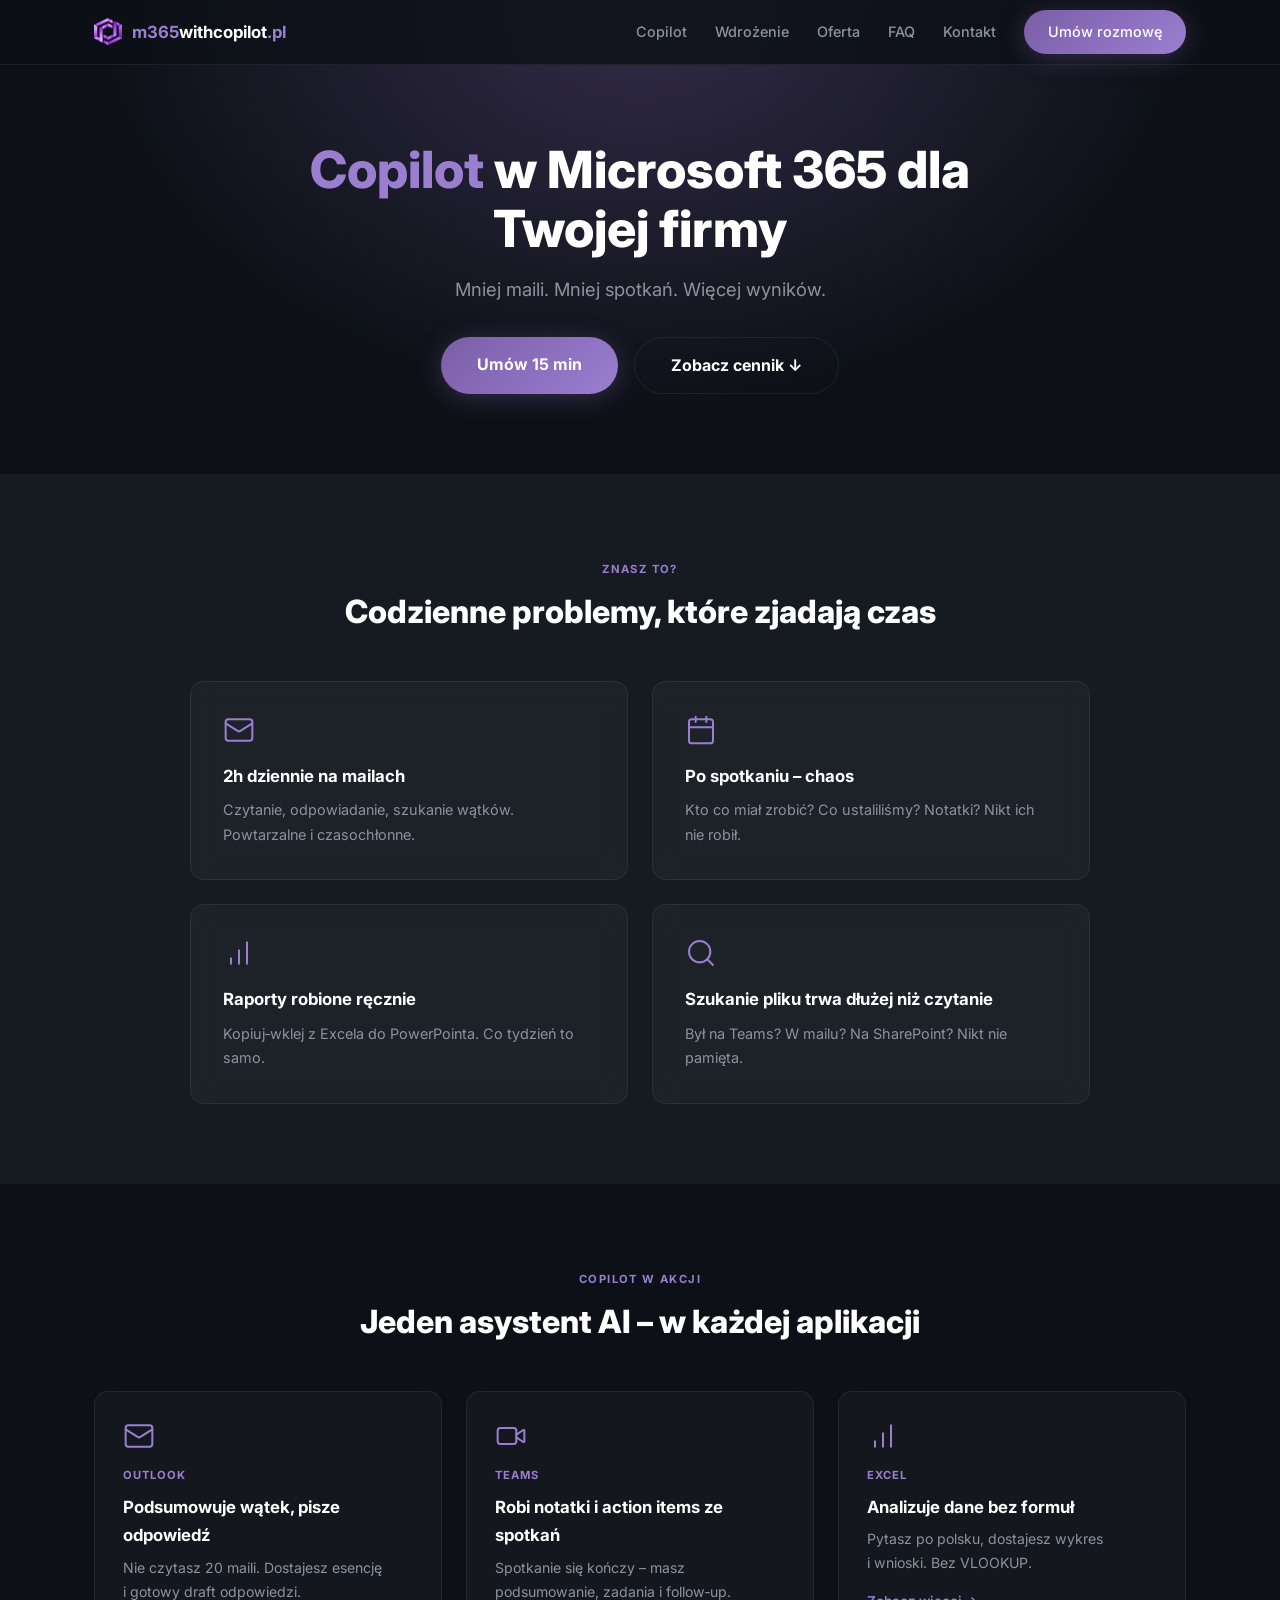
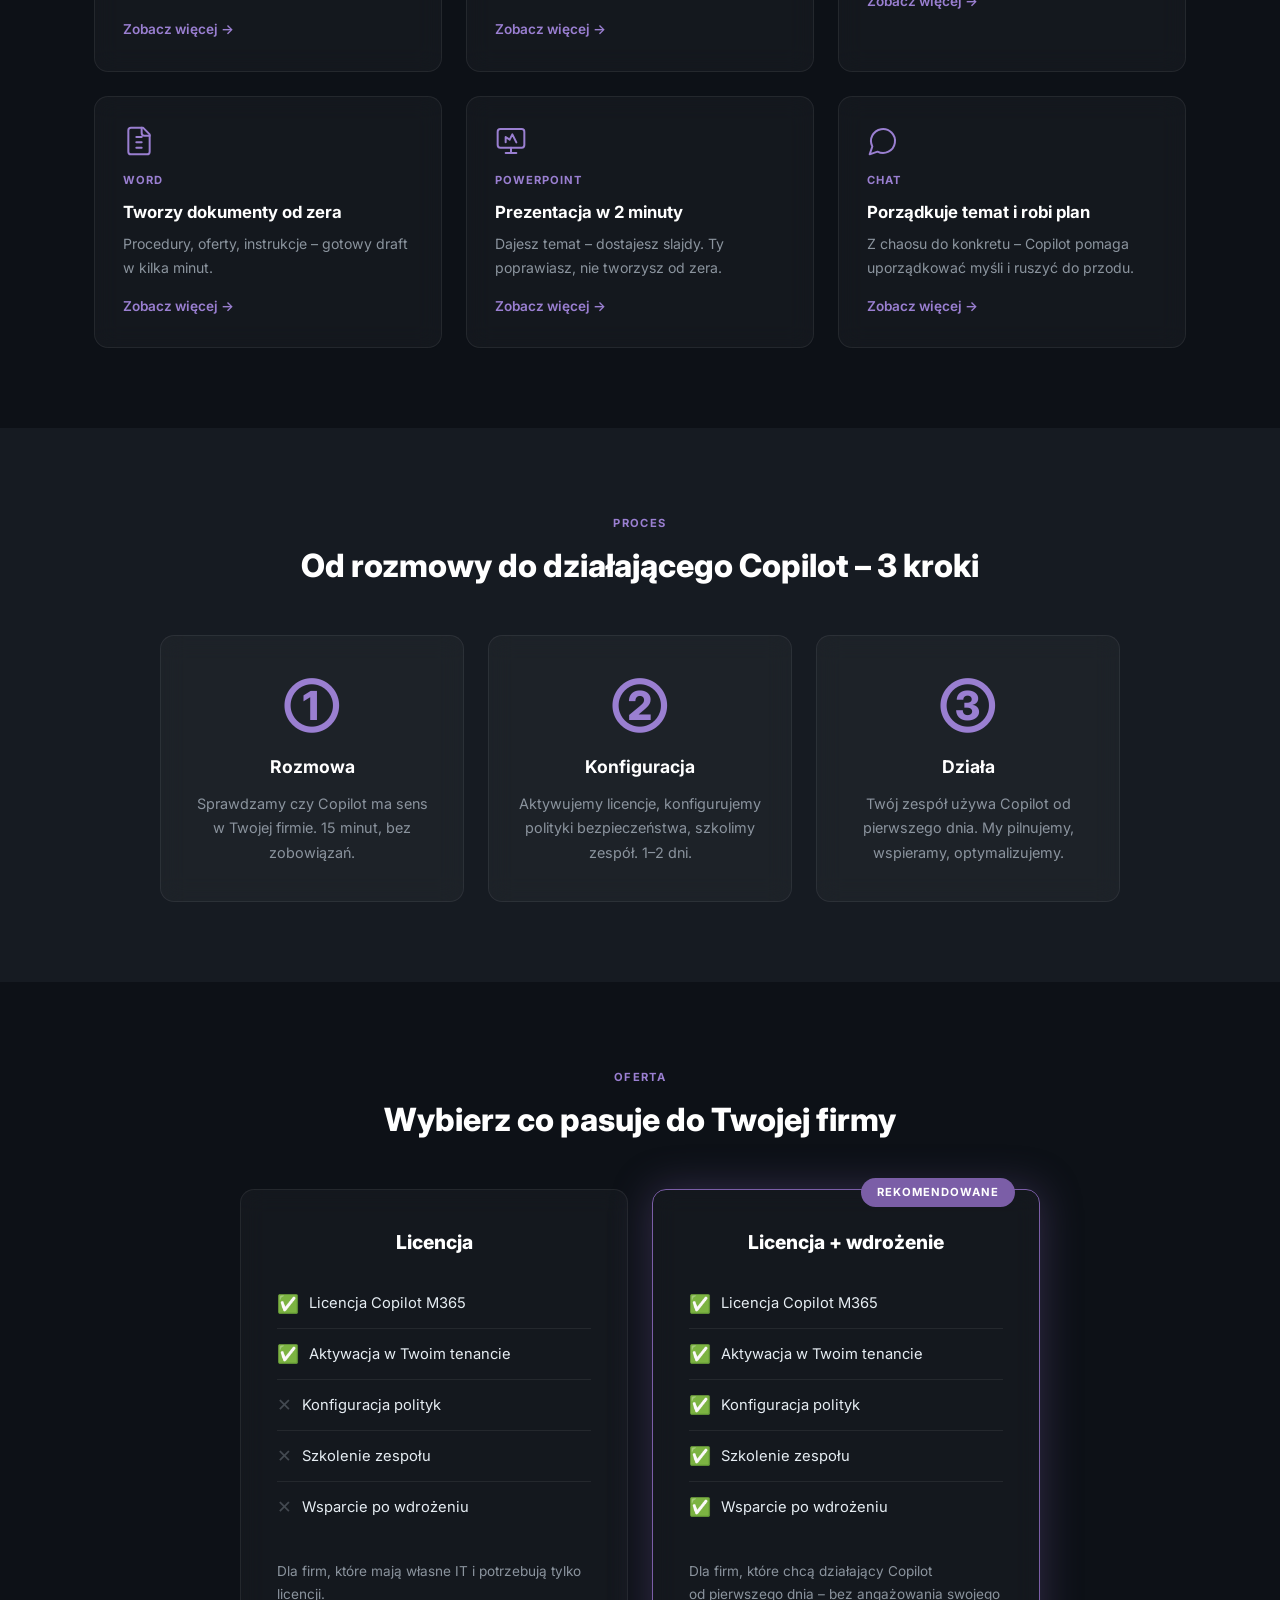
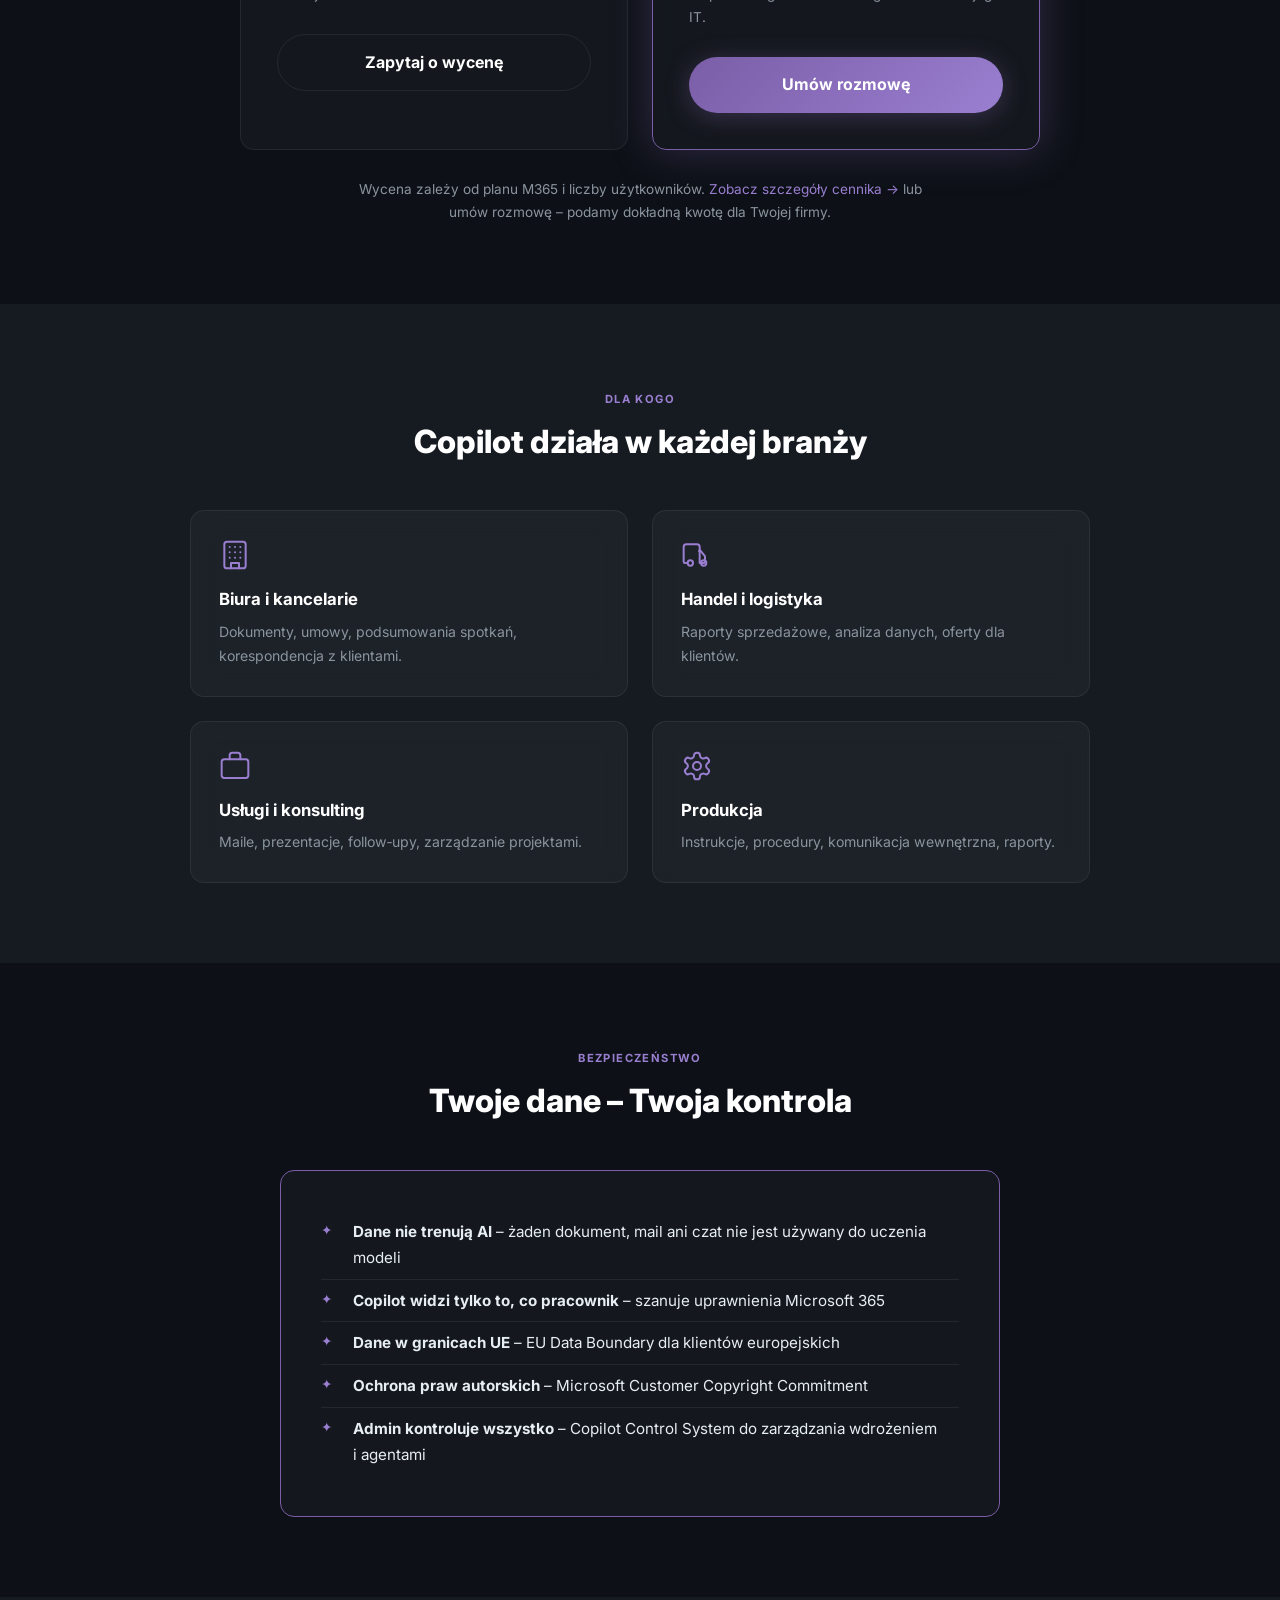
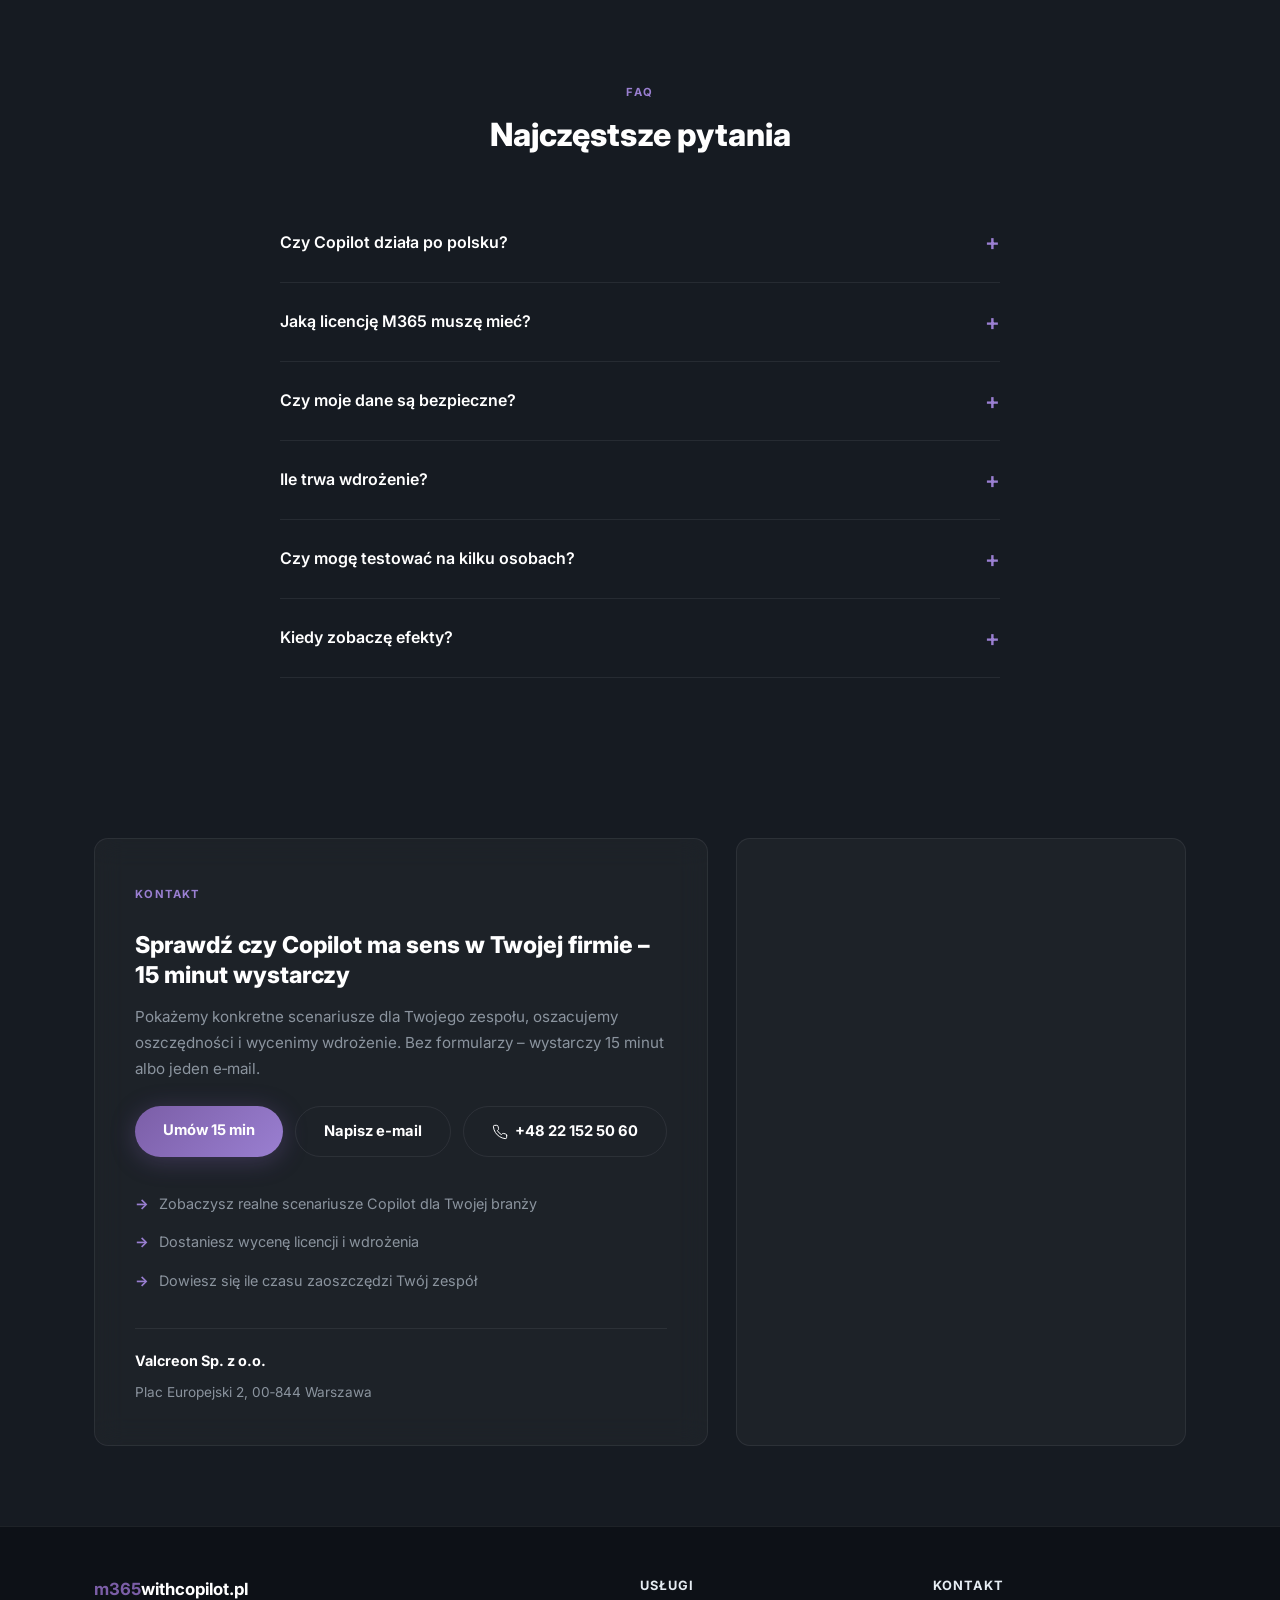
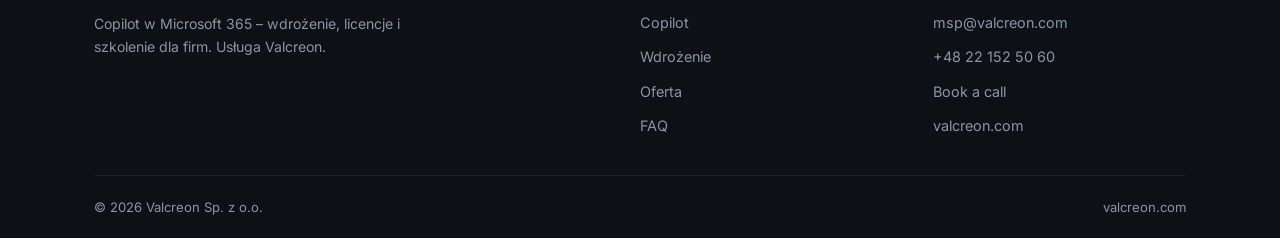
==== commit b1a30bd6: "Update index.html" ====
--- a/index.html
+++ b/index.html
@@ -20,13 +20,13 @@
 <nav class="nav"><div class="wrap">
   <a href="#top" class="nav-brand"><img src="logo-32.png" alt="Logo" width="28" height="28"><span><b>m365</b>withcopilot<b>.pl</b></span></a>
   <ul class="nav-links">
-    <li><a href="#copilot">Copilot</a></li><li><a href="#wdrozenie">Wdrożenie</a></li><li><a href="#cennik">Cennik</a></li><li><a href="#faq">FAQ</a></li><li><a href="#kontakt">Kontakt</a></li>
+    <li><a href="#copilot">Copilot</a></li><li><a href="#wdrozenie">Wdrożenie</a></li><li><a href="#cennik">Oferta</a></li><li><a href="#faq">FAQ</a></li><li><a href="#kontakt">Kontakt</a></li>
     <li><a href="https://bookings.cloud.microsoft/book/RedFlag1@redflag.com.pl" target="_blank" rel="noopener noreferrer" class="btn btn-p btn-sm">Umów rozmowę</a></li>
   </ul>
   <button class="hamburger" id="burger" aria-label="Menu"><span></span><span></span><span></span></button>
 </div></nav>
 <div class="mobile-menu" id="mobileMenu">
-  <a href="#copilot">Copilot</a><a href="#wdrozenie">Wdrożenie</a><a href="#cennik">Cennik</a><a href="#faq">FAQ</a><a href="#kontakt">Kontakt</a>
+  <a href="#copilot">Copilot</a><a href="#wdrozenie">Wdrożenie</a><a href="#cennik">Oferta</a><a href="#faq">FAQ</a><a href="#kontakt">Kontakt</a>
   <a href="https://bookings.cloud.microsoft/book/RedFlag1@redflag.com.pl" target="_blank" rel="noopener noreferrer">Umów rozmowę →</a>
 </div>
 
@@ -96,33 +96,39 @@
 
 <!-- CENNIK -->
 <section class="section" id="cennik"><div class="wrap">
-  <div class="section-head"><span class="eyebrow">Cennik</span><h2>Prosto i bez ukrytych kosztów</h2></div>
+  <div class="section-head"><span class="eyebrow">Oferta</span><h2>Wybierz co pasuje do Twojej firmy</h2></div>
   <div class="pricing-grid">
     <div class="price-card fade">
       <h3>Licencja</h3>
       <ul class="price-list">
-        <li><span class="check">✅</span> Copilot M365</li>
-        <li><span class="check">✅</span> Aktywacja licencji</li>
+        <li><span class="check">✅</span> Licencja Copilot M365</li>
+        <li><span class="check">✅</span> Aktywacja w Twoim tenancie</li>
         <li><span class="cross">✕</span> Konfiguracja polityk</li>
         <li><span class="cross">✕</span> Szkolenie zespołu</li>
         <li><span class="cross">✕</span> Wsparcie po wdrożeniu</li>
       </ul>
-      <a href="mailto:msp@valcreon.com?subject=Copilot%20%E2%80%93%20licencja&amp;body=Dzie%C5%84%20dobry%2C%0A%0AProsimy%20o%20wycen%C4%99%20licencji%20Microsoft%20365%20Copilot.%0A%0AFirma%3A%0ALiczba%20u%C5%BCytkownik%C3%B3w%3A%0ADomena%3A%0A%0APozdrawiam" class="btn btn-s">Zapytaj o cenę</a>
+      <p class="price-note" style="text-align:left;margin:0 0 20px;font-size:.85rem">Dla firm, które mają własne IT i&nbsp;potrzebują tylko licencji.</p>
+      <a href="mailto:msp@valcreon.com?subject=Copilot%20%E2%80%93%20licencja&amp;body=Dzie%C5%84%20dobry%2C%0A%0AProsimy%20o%20wycen%C4%99%20licencji%20Microsoft%20365%20Copilot.%0A%0AFirma%3A%0ALiczba%20u%C5%BCytkownik%C3%B3w%3A%0ADomena%3A%0A%0APozdrawiam" class="btn btn-s">Zapytaj o wycenę</a>
     </div>
     <div class="price-card recommended fade">
       <span class="price-badge">Rekomendowane</span>
       <h3>Licencja + wdrożenie</h3>
       <ul class="price-list">
-        <li><span class="check">✅</span> Copilot M365</li>
-        <li><span class="check">✅</span> Aktywacja licencji</li>
+        <li><span class="check">✅</span> Licencja Copilot M365</li>
+        <li><span class="check">✅</span> Aktywacja w Twoim tenancie</li>
         <li><span class="check">✅</span> Konfiguracja polityk</li>
         <li><span class="check">✅</span> Szkolenie zespołu</li>
         <li><span class="check">✅</span> Wsparcie po wdrożeniu</li>
       </ul>
+      <p class="price-note" style="text-align:left;margin:0 0 20px;font-size:.85rem">Dla firm, które chcą działający Copilot od&nbsp;pierwszego dnia – bez angażowania swojego IT.</p>
       <a href="https://bookings.cloud.microsoft/book/RedFlag1@redflag.com.pl" target="_blank" rel="noopener noreferrer" class="btn btn-p">Umów rozmowę</a>
     </div>
   </div>
-  <p class="price-note">Ceny licencji Microsoft 365 Copilot zależą od planu M365. Skontaktuj się – podamy dokładną wycenę dla Twojej firmy.</p>
+  <p class="price-note">
+  Wycena zależy od planu M365 i&nbsp;liczby użytkowników.
+  <a href="https://copilotdlafirm.pl#options" target="_blank" rel="noopener noreferrer">Zobacz szczegóły cennika →</a>
+  lub umów rozmowę – podamy dokładną kwotę dla Twojej firmy.
+</p>
 </div></section>
 
 <!-- DLA KOGO -->
@@ -200,7 +206,7 @@
       <a href="#top" class="ftr-brand"><span><b style="color:var(--brand)">m365</b>withcopilot.pl</span></a>
       <p class="ftr-desc">Copilot w Microsoft 365 – wdrożenie, licencje i szkolenie dla firm. Usługa Valcreon.</p>
     </div>
-    <div class="ftr-col"><strong>Usługi</strong><a href="#copilot">Copilot</a><a href="#wdrozenie">Wdrożenie</a><a href="#cennik">Cennik</a><a href="#faq">FAQ</a></div>
+    <div class="ftr-col"><strong>Usługi</strong><a href="#copilot">Copilot</a><a href="#wdrozenie">Wdrożenie</a><a href="#cennik">Oferta</a><a href="#faq">FAQ</a></div>
     <div class="ftr-col"><strong>Kontakt</strong><a href="mailto:msp@valcreon.com">msp@valcreon.com</a><a href="tel:+48221525060">+48 22 152 50 60</a><a href="https://bookings.cloud.microsoft/book/RedFlag1@redflag.com.pl" target="_blank" rel="noopener noreferrer">Book a call</a><a href="https://valcreon.com" target="_blank" rel="noopener noreferrer">valcreon.com</a></div>
   </div>
   <div class="ftr-bot"><span>&copy; <span id="yr"></span> Valcreon Sp.&nbsp;z&nbsp;o.o.</span><a href="https://valcreon.com" target="_blank" rel="noopener noreferrer">valcreon.com</a></div>
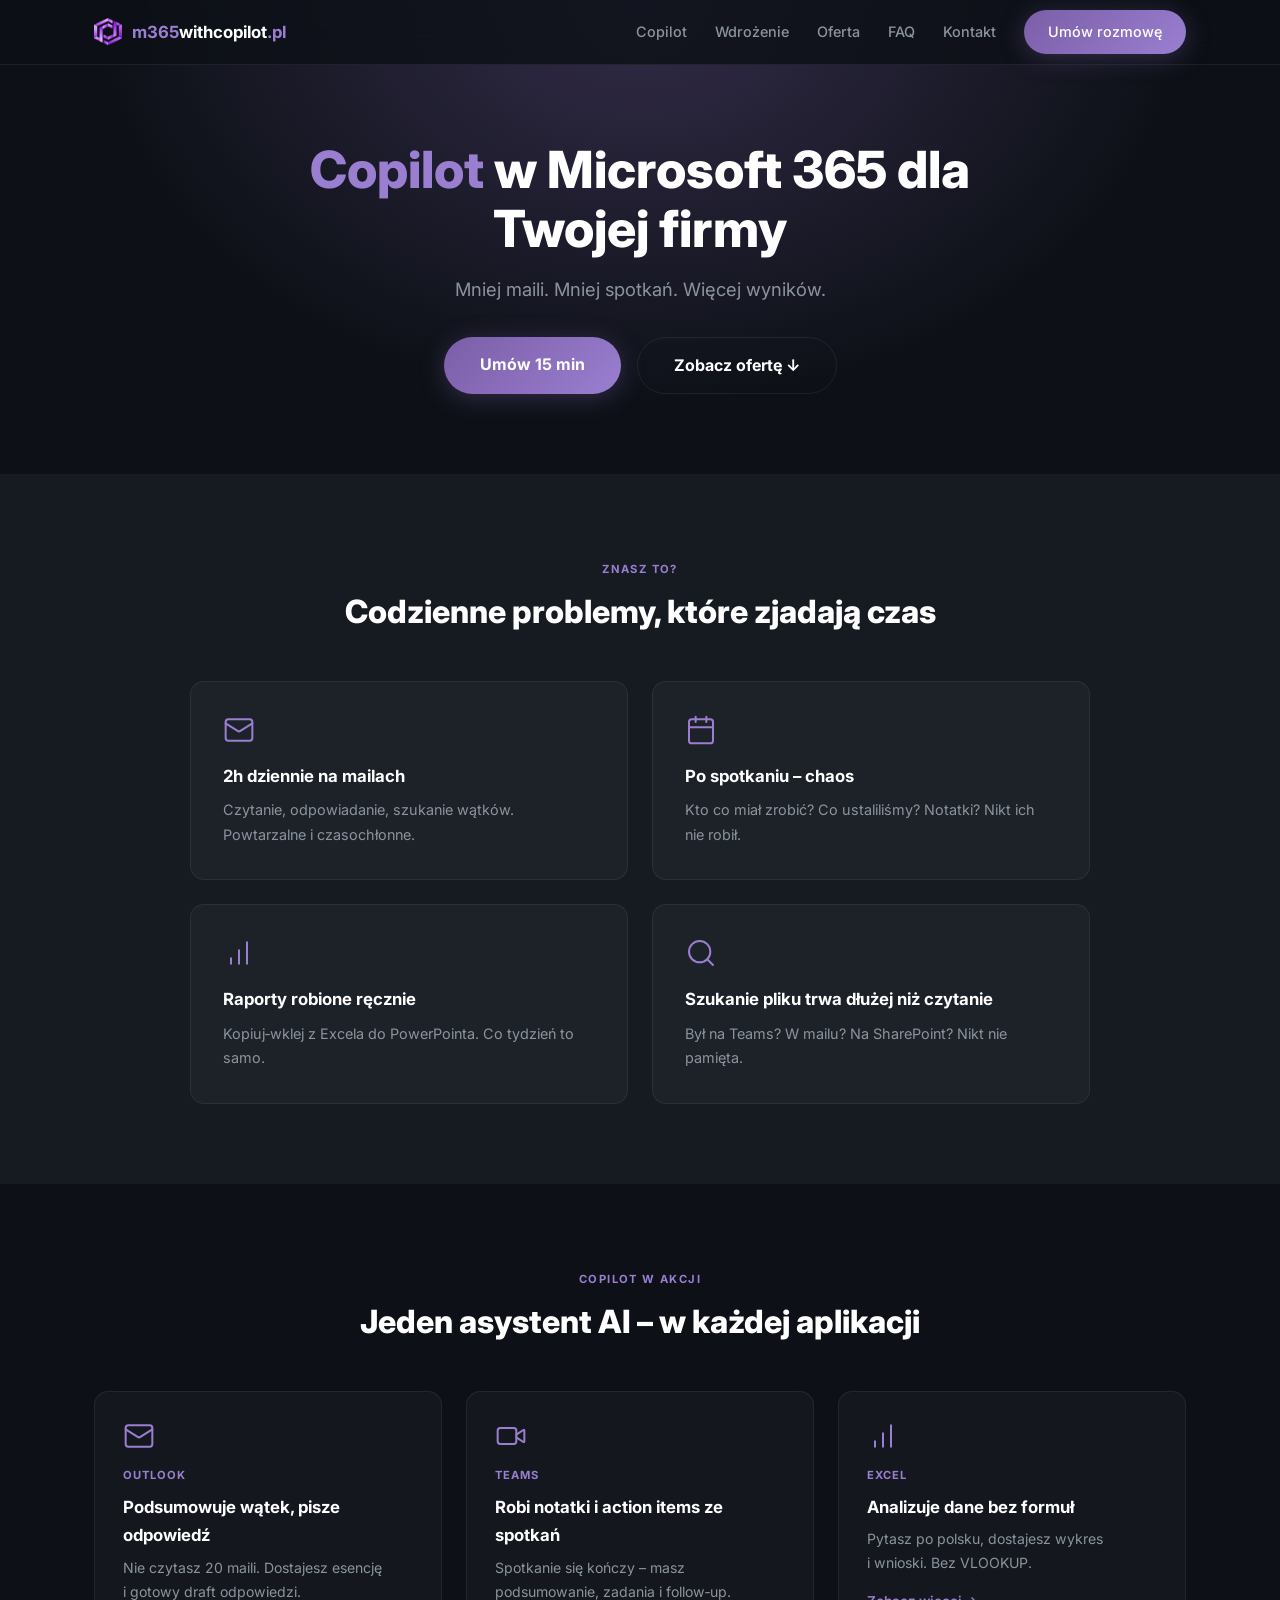
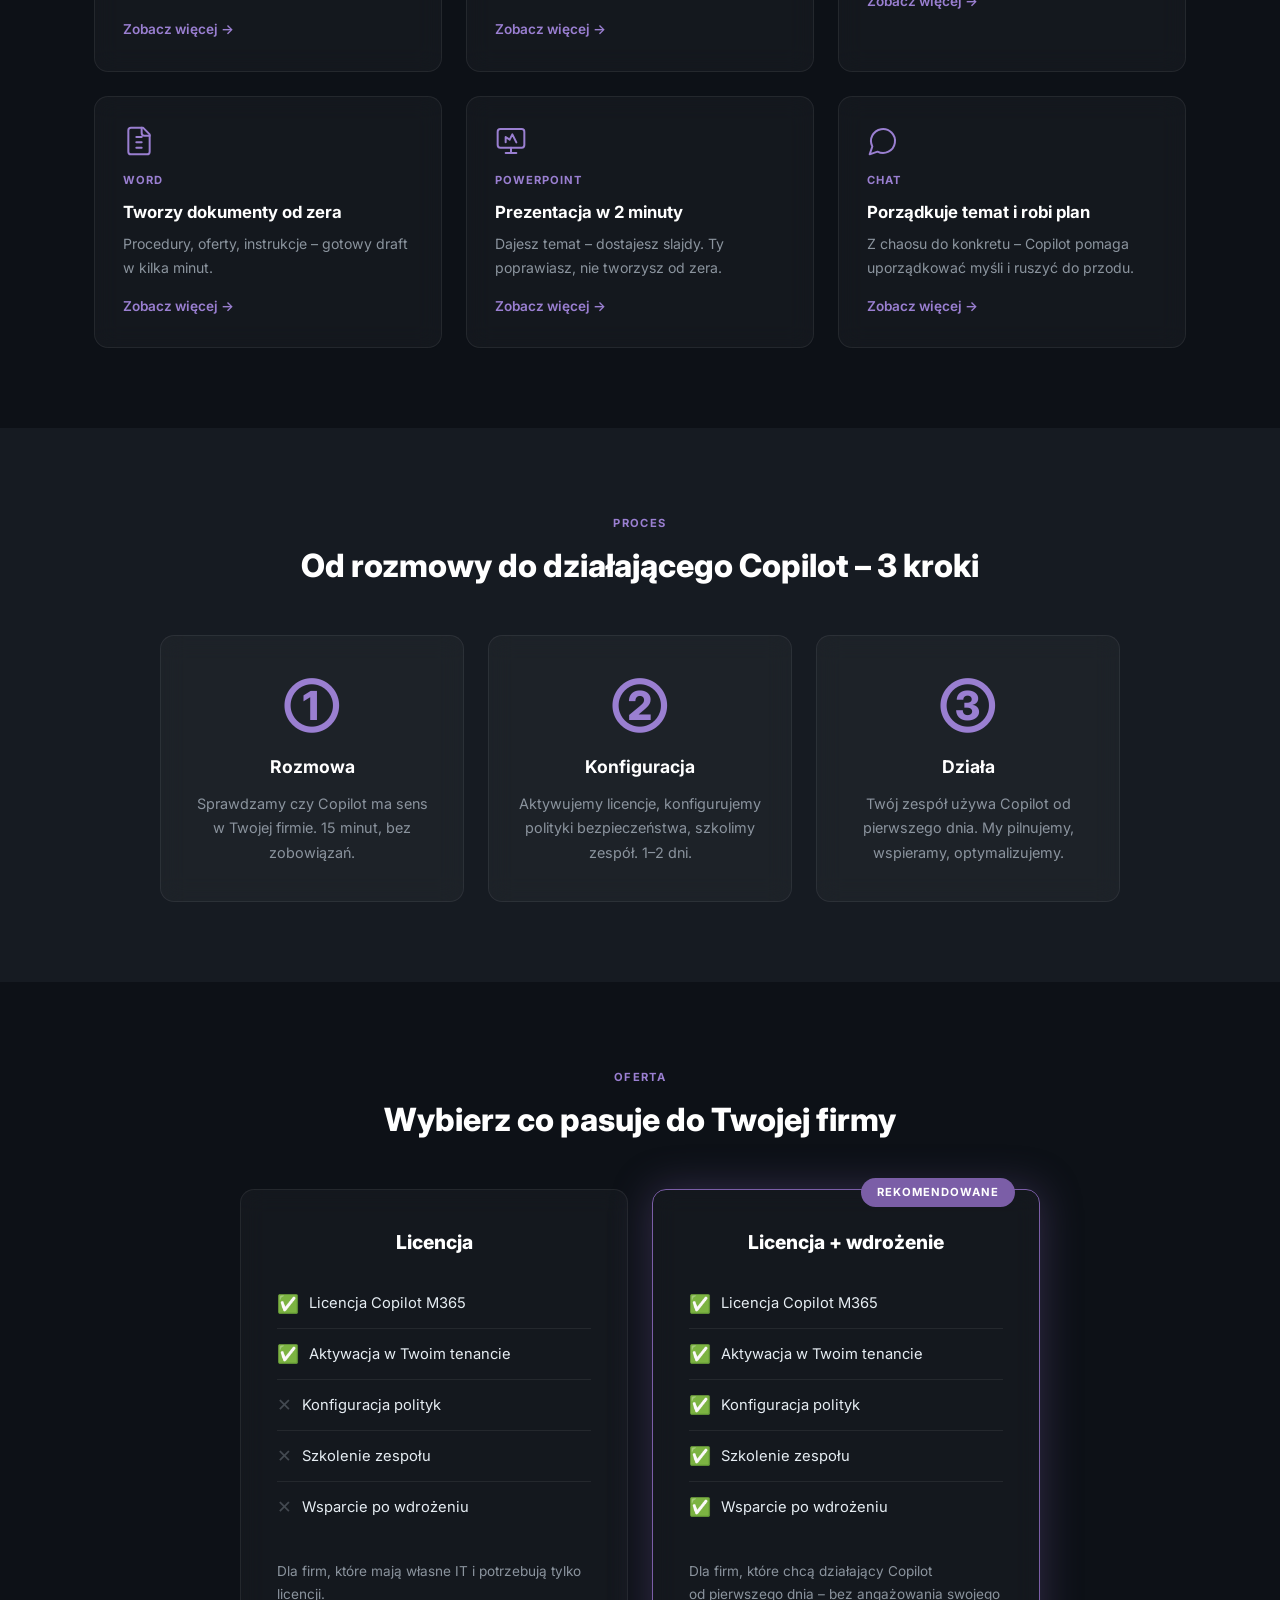
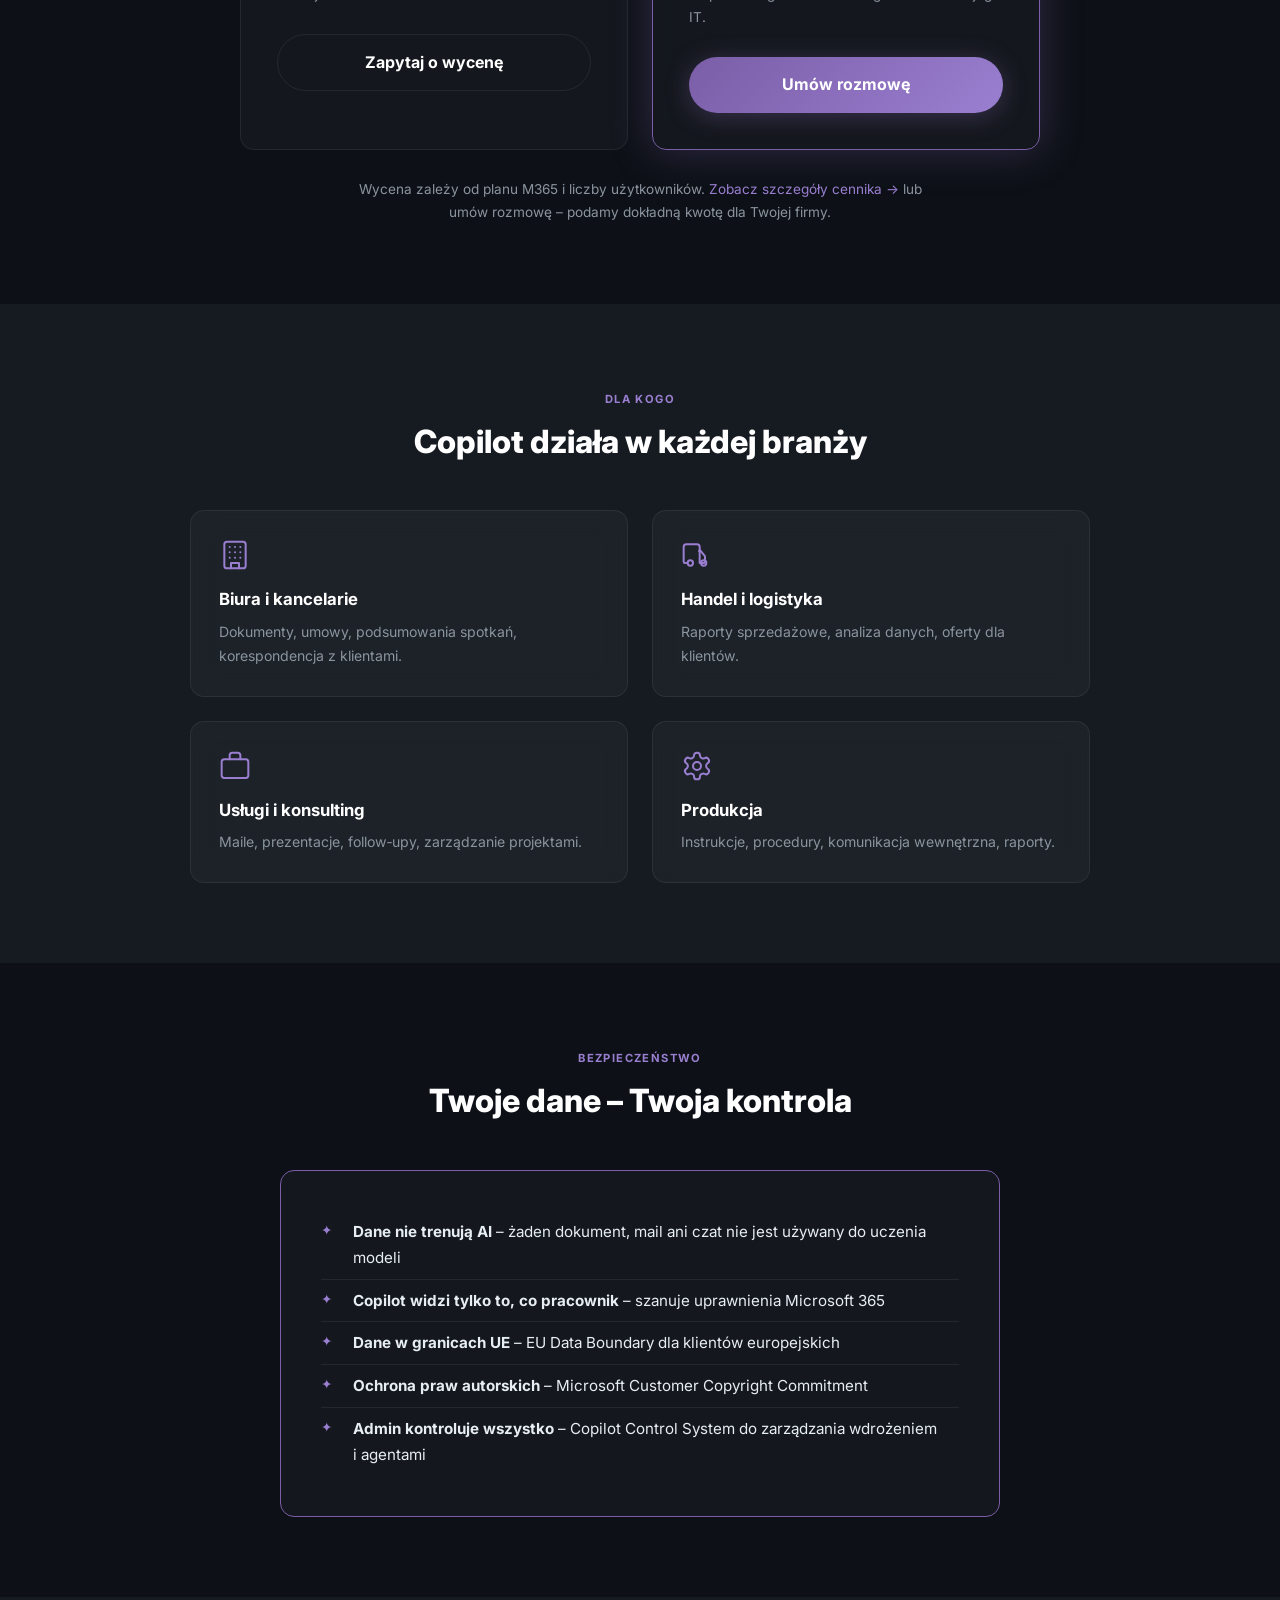
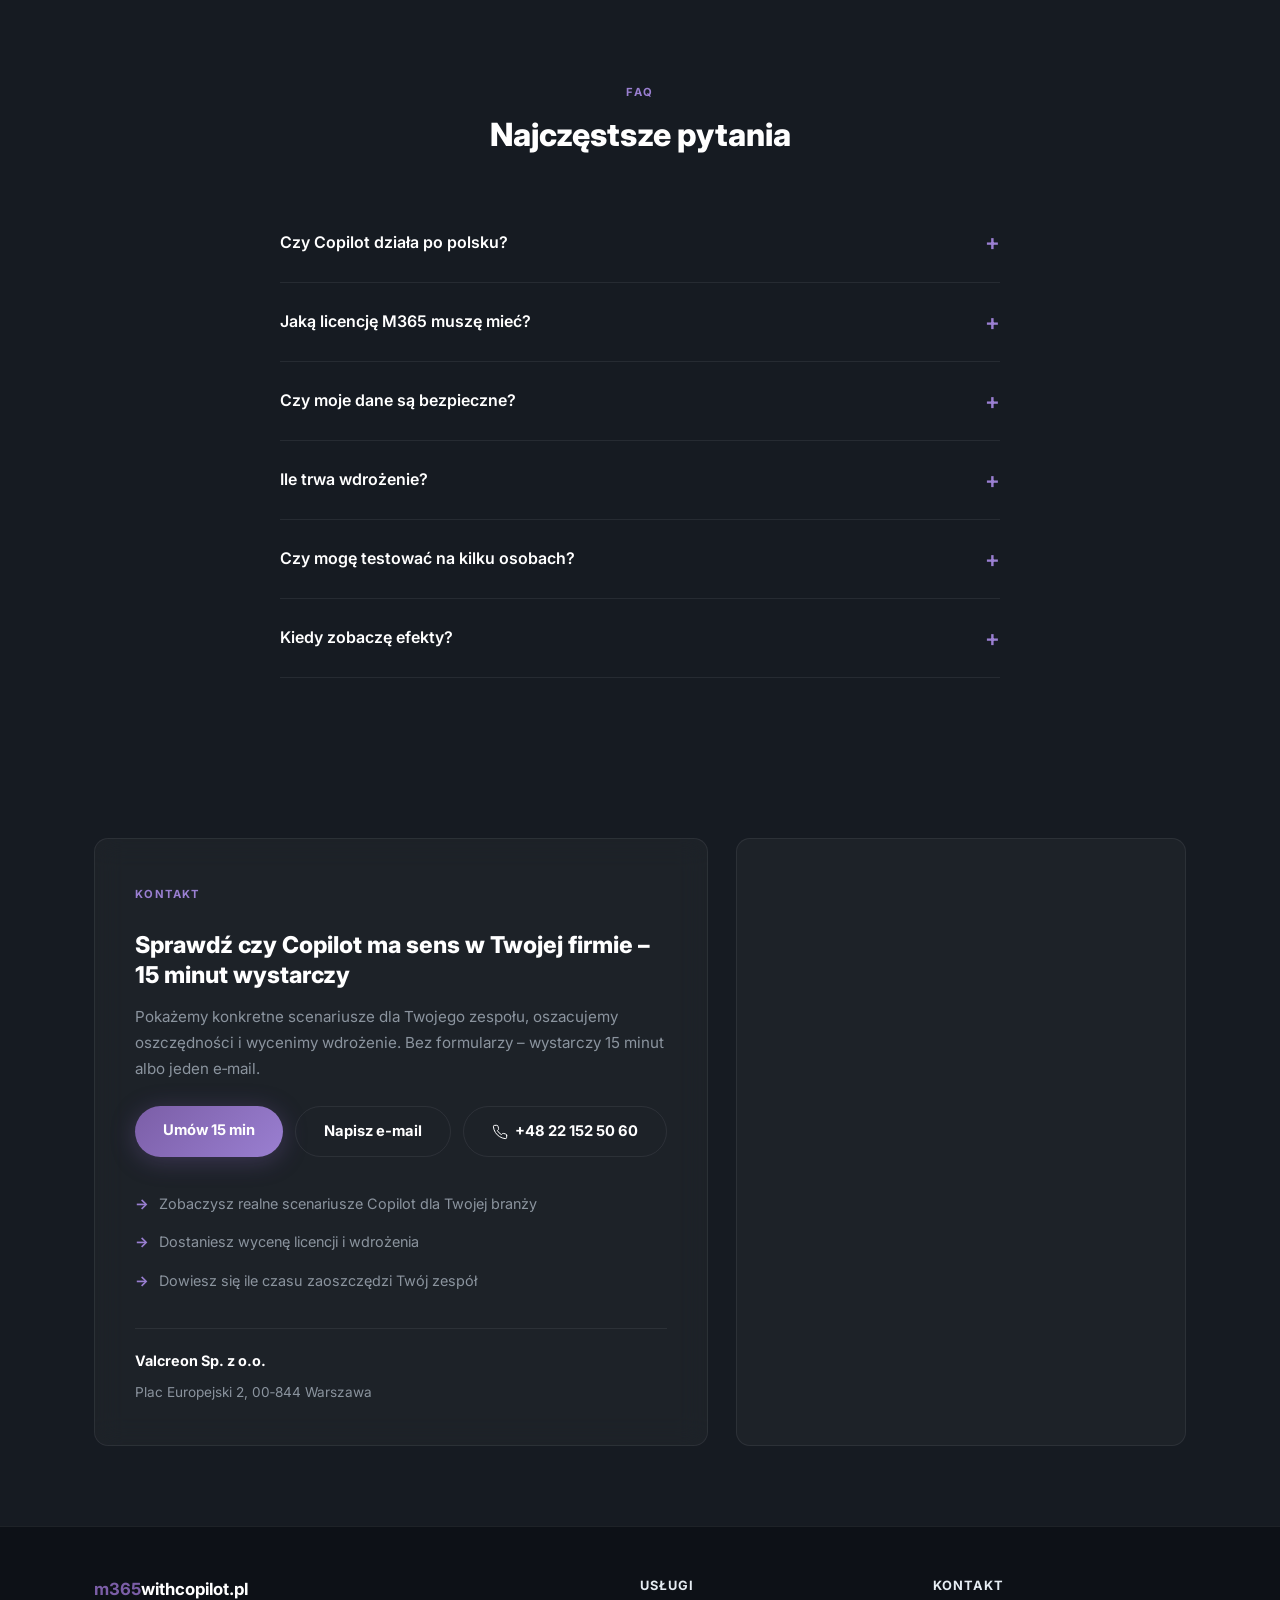
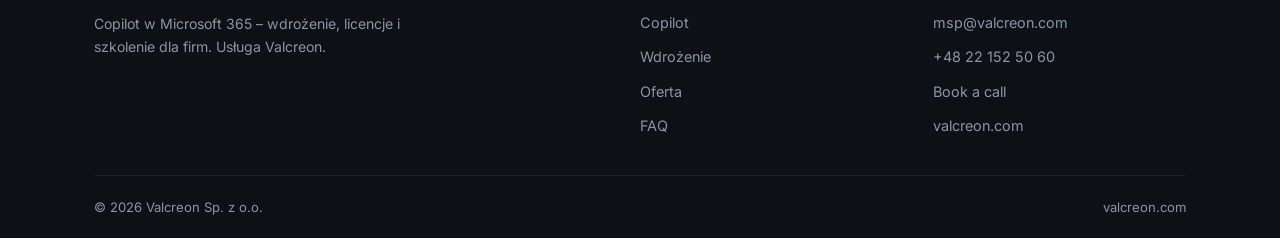
==== commit c5d01cc9: "Update index.html" ====
--- a/index.html
+++ b/index.html
@@ -36,7 +36,7 @@
   <p class="subtitle">Mniej maili. Mniej spotkań. Więcej wyników.</p>
   <div class="hero-btns">
     <a href="https://bookings.cloud.microsoft/book/RedFlag1@redflag.com.pl" target="_blank" rel="noopener noreferrer" class="btn btn-p">Umów 15&nbsp;min</a>
-    <a href="#cennik" class="btn btn-s">Zobacz cennik ↓</a>
+    <a href="#cennik" class="btn btn-s">Zobacz ofertę ↓</a>
   </div>
 </header>
 
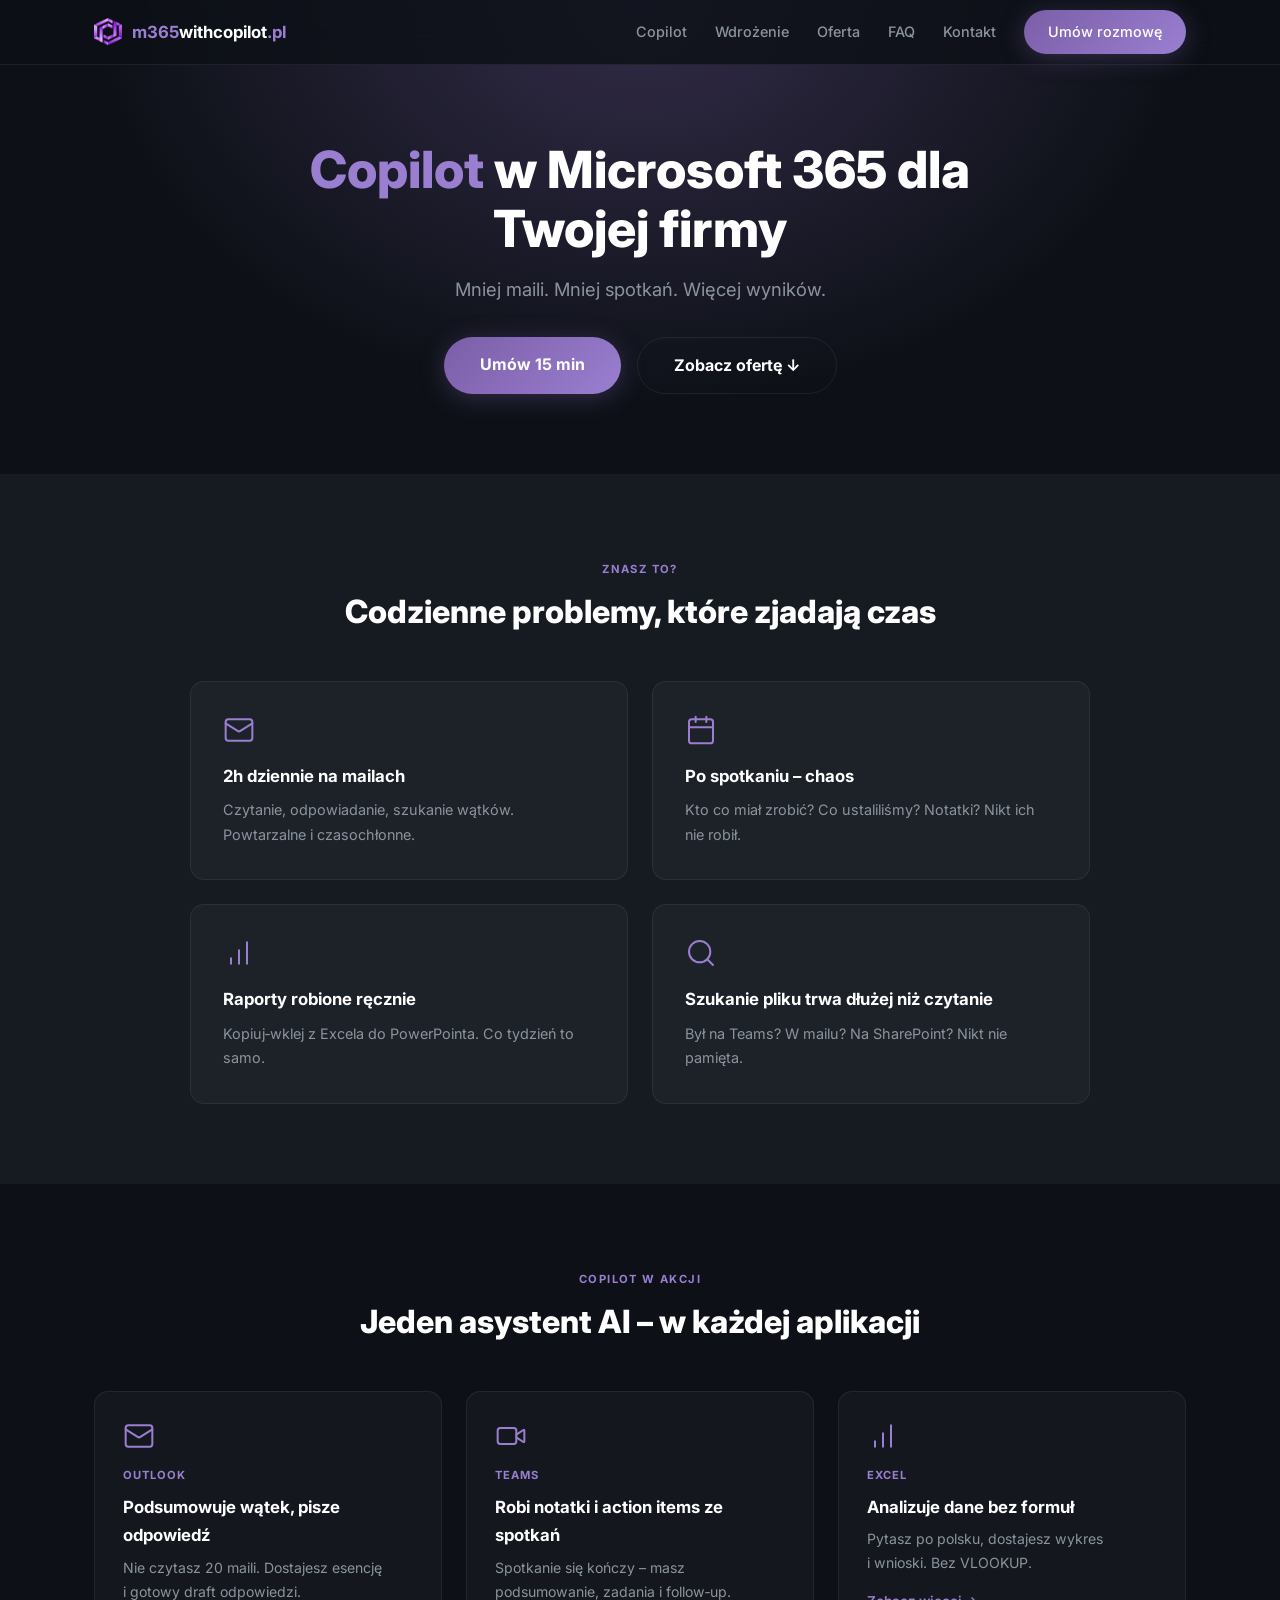
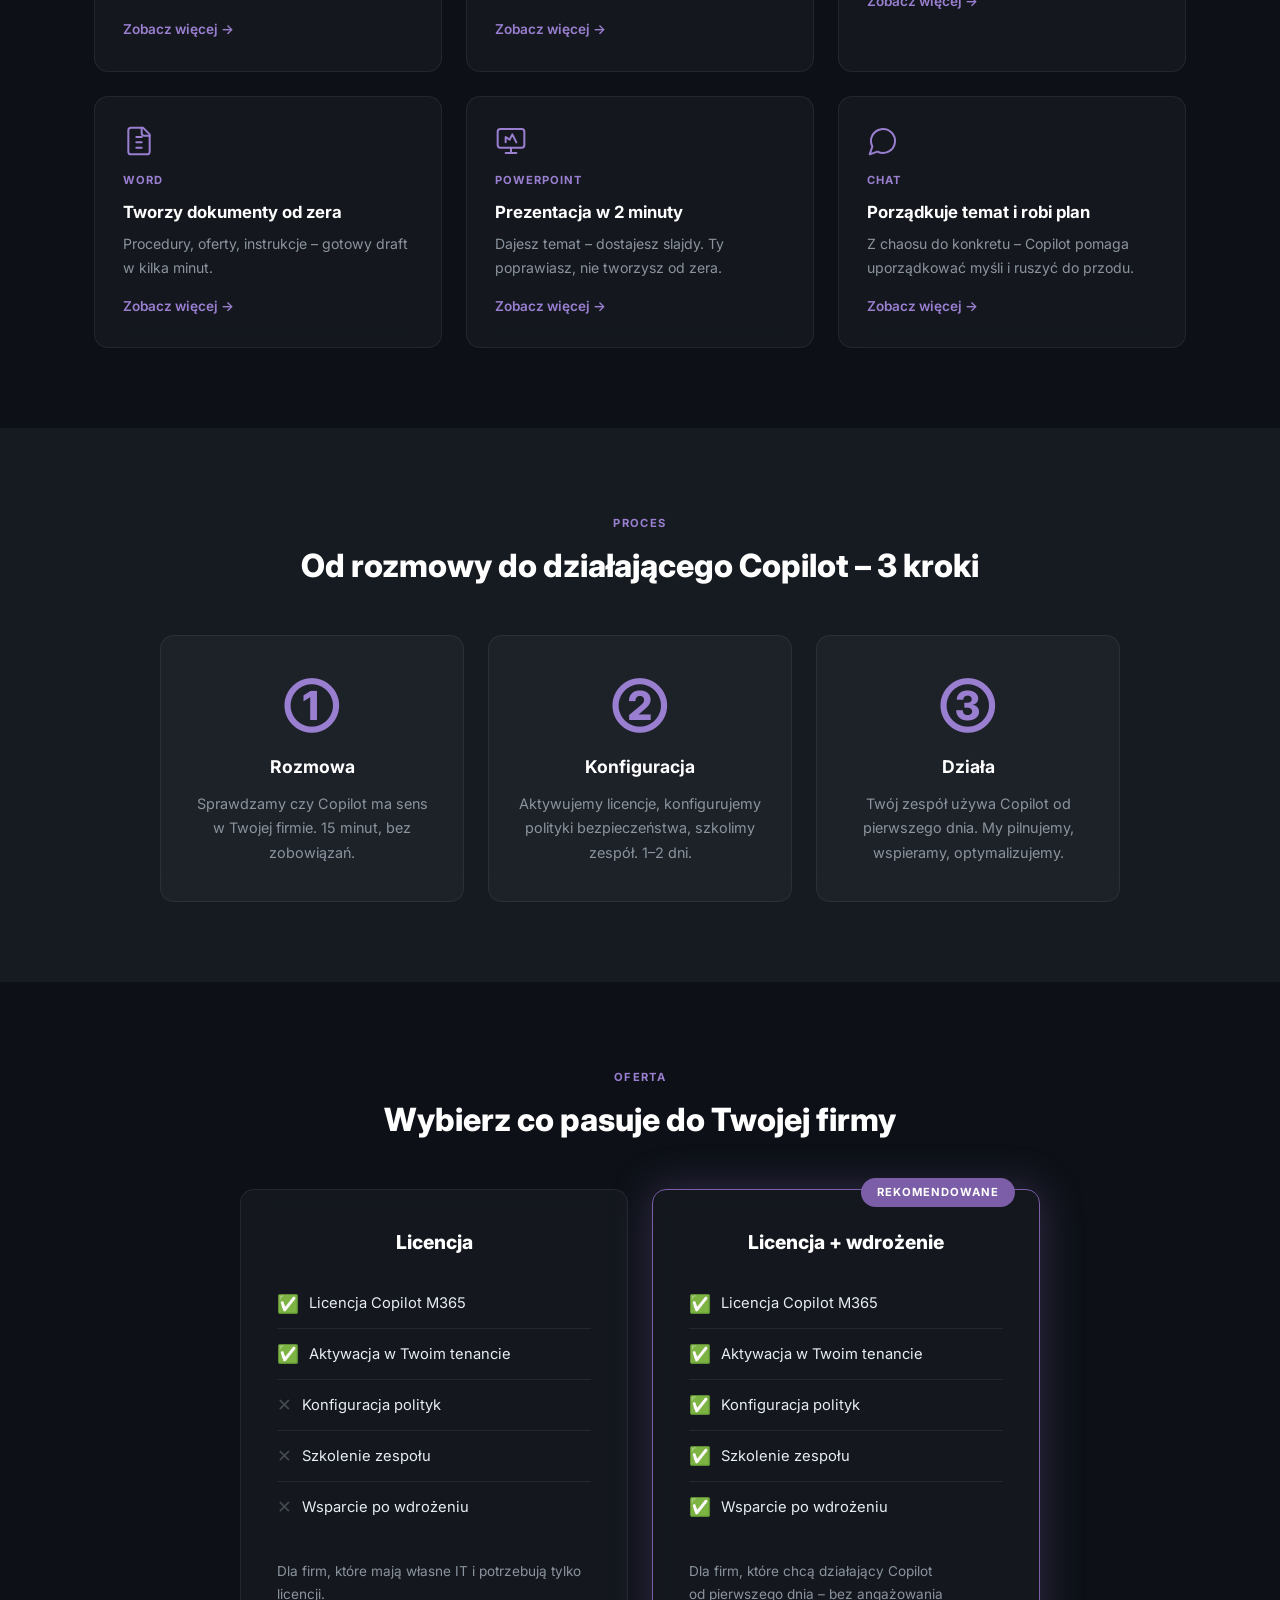
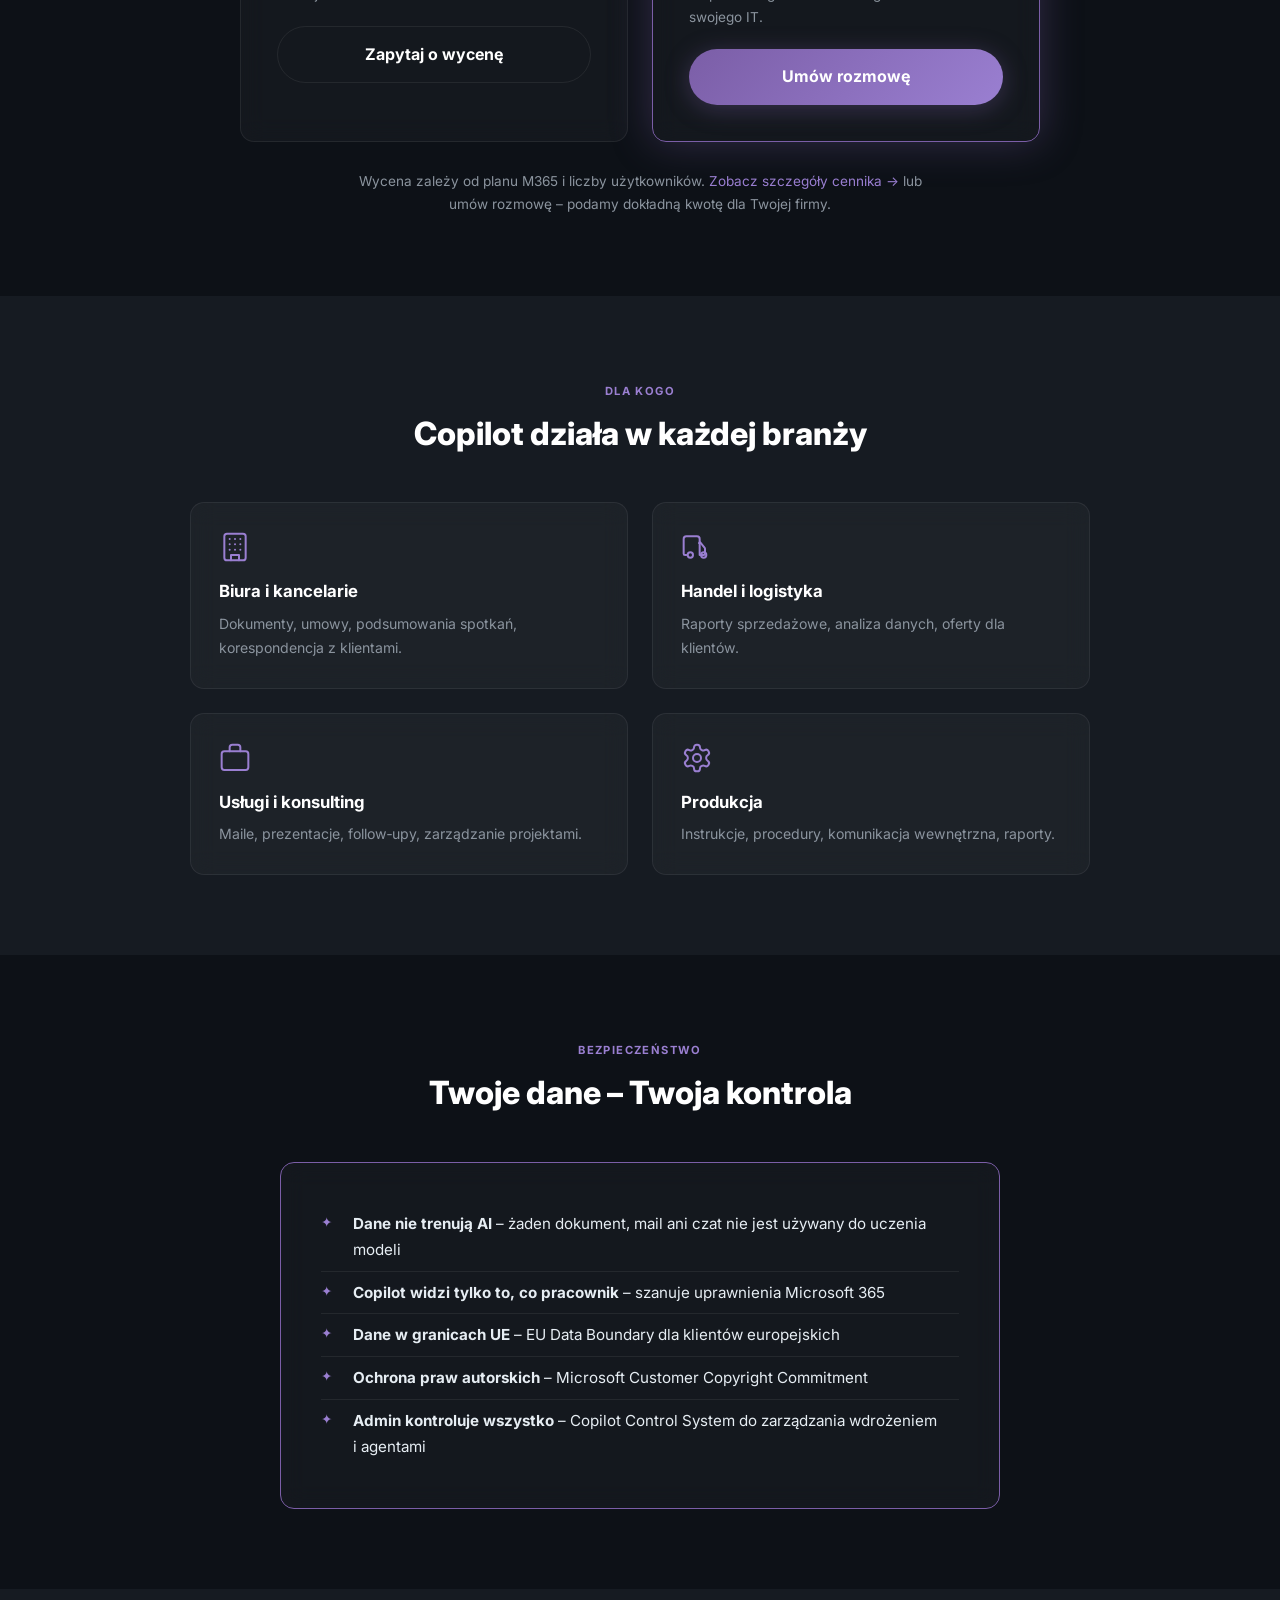
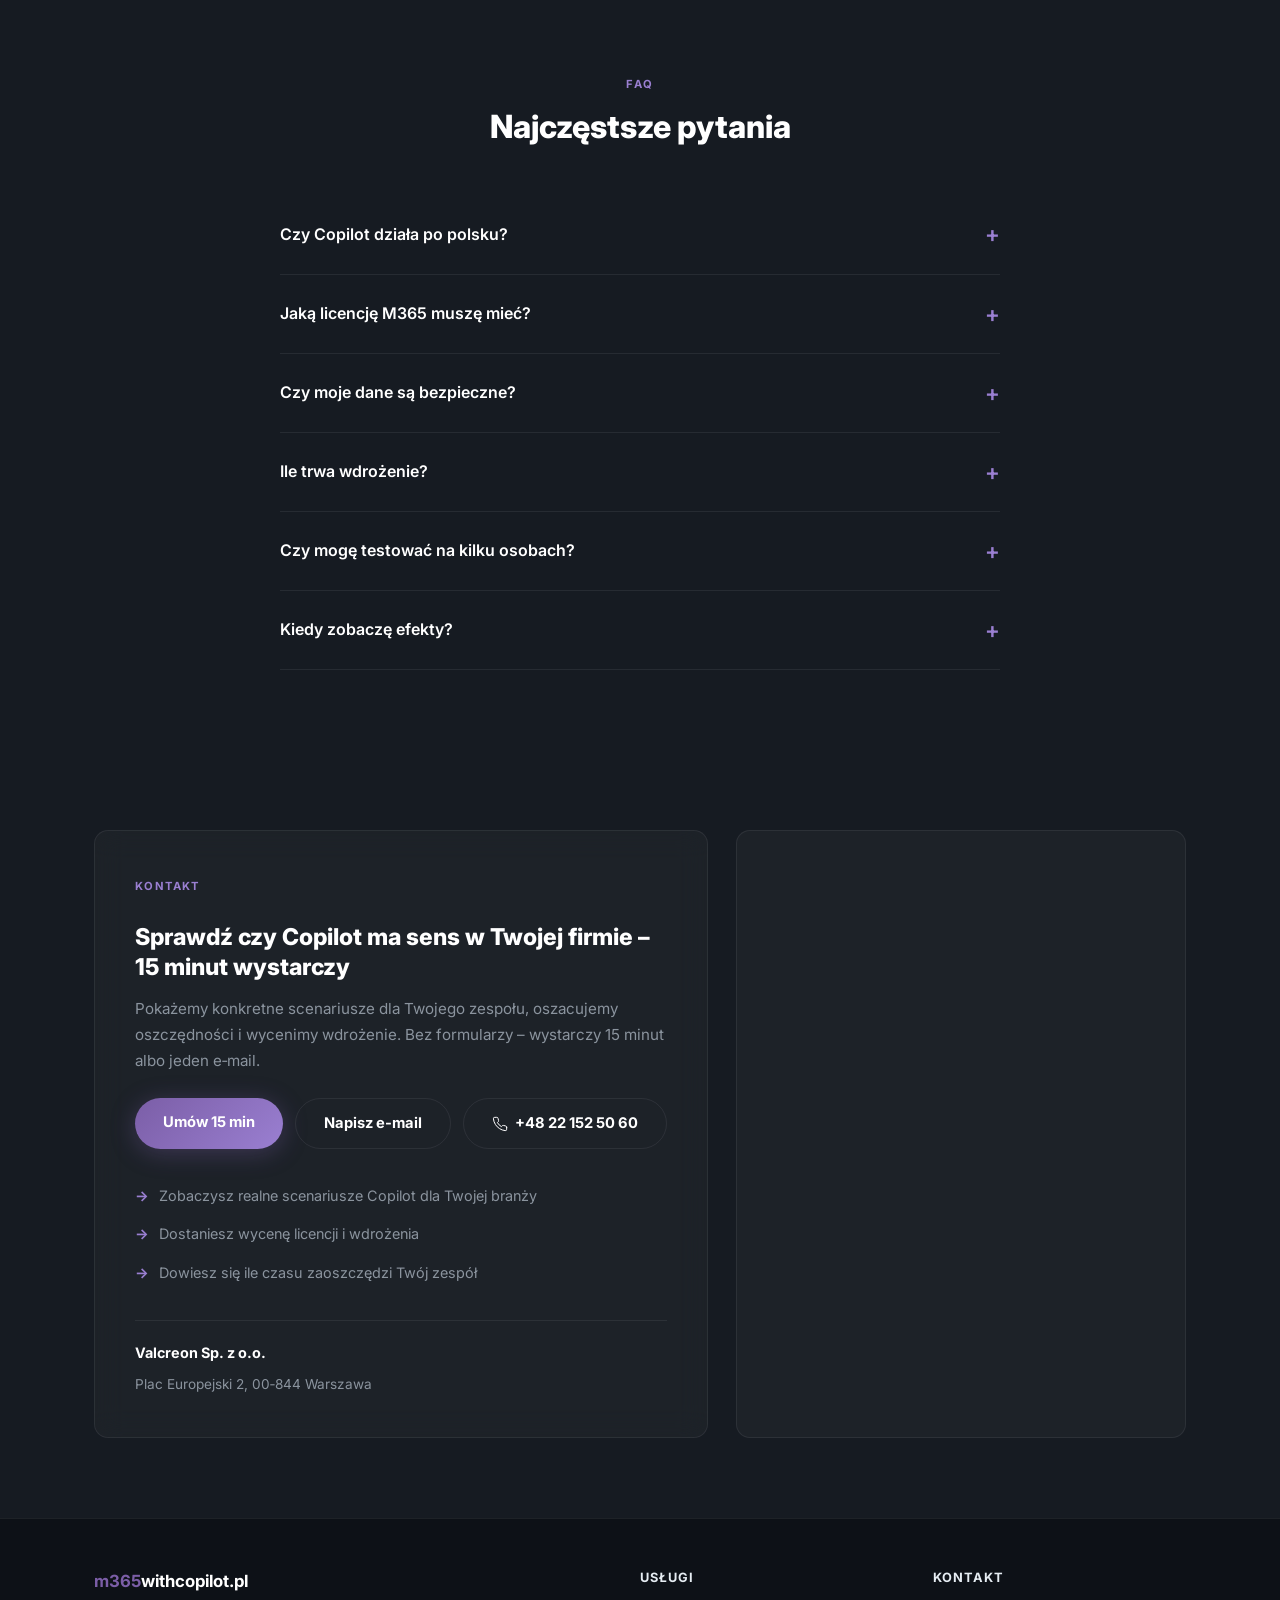
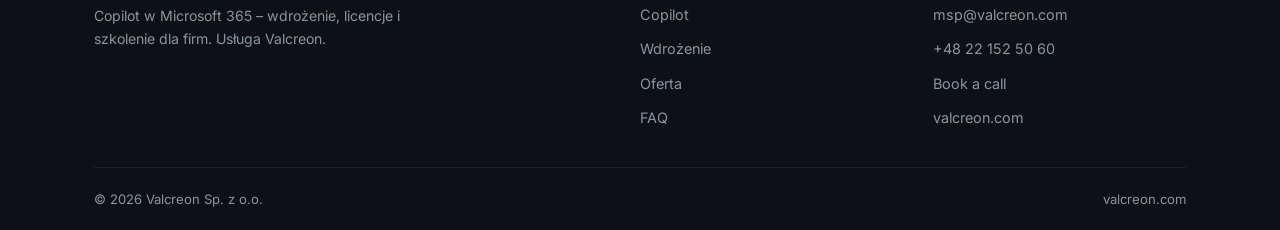
==== commit 1c1bddf1: "Update index.html" ====
--- a/index.html
+++ b/index.html
@@ -120,7 +120,7 @@
         <li><span class="check">✅</span> Szkolenie zespołu</li>
         <li><span class="check">✅</span> Wsparcie po wdrożeniu</li>
       </ul>
-      <p class="price-note" style="text-align:left;margin:0 0 20px;font-size:.85rem">Dla firm, które chcą działający Copilot od&nbsp;pierwszego dnia – bez angażowania swojego IT.</p>
+      <p class="price-note" style="text-align:left;margin:0 0 20px;font-size:.85rem">Dla firm, które chcą działający Copilot od&nbsp;pierwszego dnia – bez angażowania swojego&nbsp;IT.</p>
       <a href="https://bookings.cloud.microsoft/book/RedFlag1@redflag.com.pl" target="_blank" rel="noopener noreferrer" class="btn btn-p">Umów rozmowę</a>
     </div>
   </div>
--- a/style.css
+++ b/style.css
@@ -47,14 +47,14 @@
 .step-num{font-size:2.5rem;font-weight:800;color:var(--brand-light);margin-bottom:12px}
 .step h3{font-size:1.1rem;font-weight:700;color:var(--text-bright);margin-bottom:10px}.step p{font-size:.9rem;color:var(--text-dim)}
 .pricing-grid{display:grid;grid-template-columns:repeat(2,1fr);gap:24px;max-width:800px;margin:0 auto}
-.price-card{background:var(--card);border:1px solid var(--card-border);backdrop-filter:blur(12px);border-radius:var(--radius);padding:36px;position:relative}
+.price-card{background:var(--card);border:1px solid var(--card-border);backdrop-filter:blur(12px);border-radius:var(--radius);padding:36px;position:relative;}
 .price-card.recommended{border-color:var(--brand);box-shadow:0 0 40px var(--brand-glow)}
 .price-badge{position:absolute;top:-12px;right:24px;background:var(--brand);color:#fff;font-size:.7rem;font-weight:700;text-transform:uppercase;letter-spacing:1px;padding:5px 16px;border-radius:50px}
 .price-card h3{font-size:1.2rem;font-weight:800;color:var(--text-bright);margin-bottom:20px;text-align:center}
 .price-list{list-style:none;padding:0;margin-bottom:28px}
 .price-list li{display:flex;align-items:center;gap:10px;padding:10px 0;font-size:.92rem;color:var(--text);border-bottom:1px solid var(--card-border)}.price-list li:last-child{border-bottom:none}
 .price-list .check{color:#4ade80;font-size:1.1rem}.price-list .cross{color:var(--text-dim);font-size:1.1rem;opacity:.4}
-.price-card .btn{width:100%;text-align:center;margin-top:8px}
+.price-card .btn{width:100%;text-align:center;margin-top:auto;display:flex;flex-direction:column}
 .price-note{text-align:center;font-size:.85rem;color:var(--text-dim);margin-top:28px;max-width:600px;margin-left:auto;margin-right:auto}
 .industry-grid{display:grid;grid-template-columns:repeat(2,1fr);gap:24px;max-width:900px;margin:0 auto}
 .industry-card{background:var(--card);border:1px solid var(--card-border);backdrop-filter:blur(12px);border-radius:var(--radius);padding:28px;transition:border-color var(--transition)}.industry-card:hover{border-color:var(--brand)}
@@ -87,4 +87,4 @@
 .btt{position:fixed;bottom:28px;right:28px;width:44px;height:44px;background:var(--brand);color:#fff;border:none;border-radius:50%;cursor:pointer;font-size:1.2rem;display:flex;align-items:center;justify-content:center;opacity:0;pointer-events:none;transition:opacity var(--transition),transform var(--transition);box-shadow:0 4px 16px var(--brand-glow);z-index:900}.btt.show{opacity:1;pointer-events:auto}.btt:hover{transform:translateY(-3px)}
 @media(max-width:768px){.nav-links{display:none}.hamburger{display:flex}.mobile-menu{display:block}.hero h1{font-size:1.8rem}.problems-grid,.industry-grid{grid-template-columns:1fr}.features-grid{grid-template-columns:1fr}.timeline{grid-template-columns:1fr}.pricing-grid{grid-template-columns:1fr}.contact-g{grid-template-columns:1fr}.map-p{min-height:280px}.map-p iframe{min-height:280px}.cp{padding:28px 20px}.ftr-g{grid-template-columns:1fr;gap:28px}.ftr-bot{flex-direction:column;gap:8px;text-align:center}}
 @media(max-width:480px){.c-btns{flex-wrap:wrap}.c-btns .btn{width:100%;text-align:center}.hero-btns{flex-direction:column;align-items:center}.hero-btns .btn{width:100%;max-width:320px}}
-a.feature-card{color:var(--text);text-decoration:none}+a.feature-card{color:var(--text);text-decoration:none}
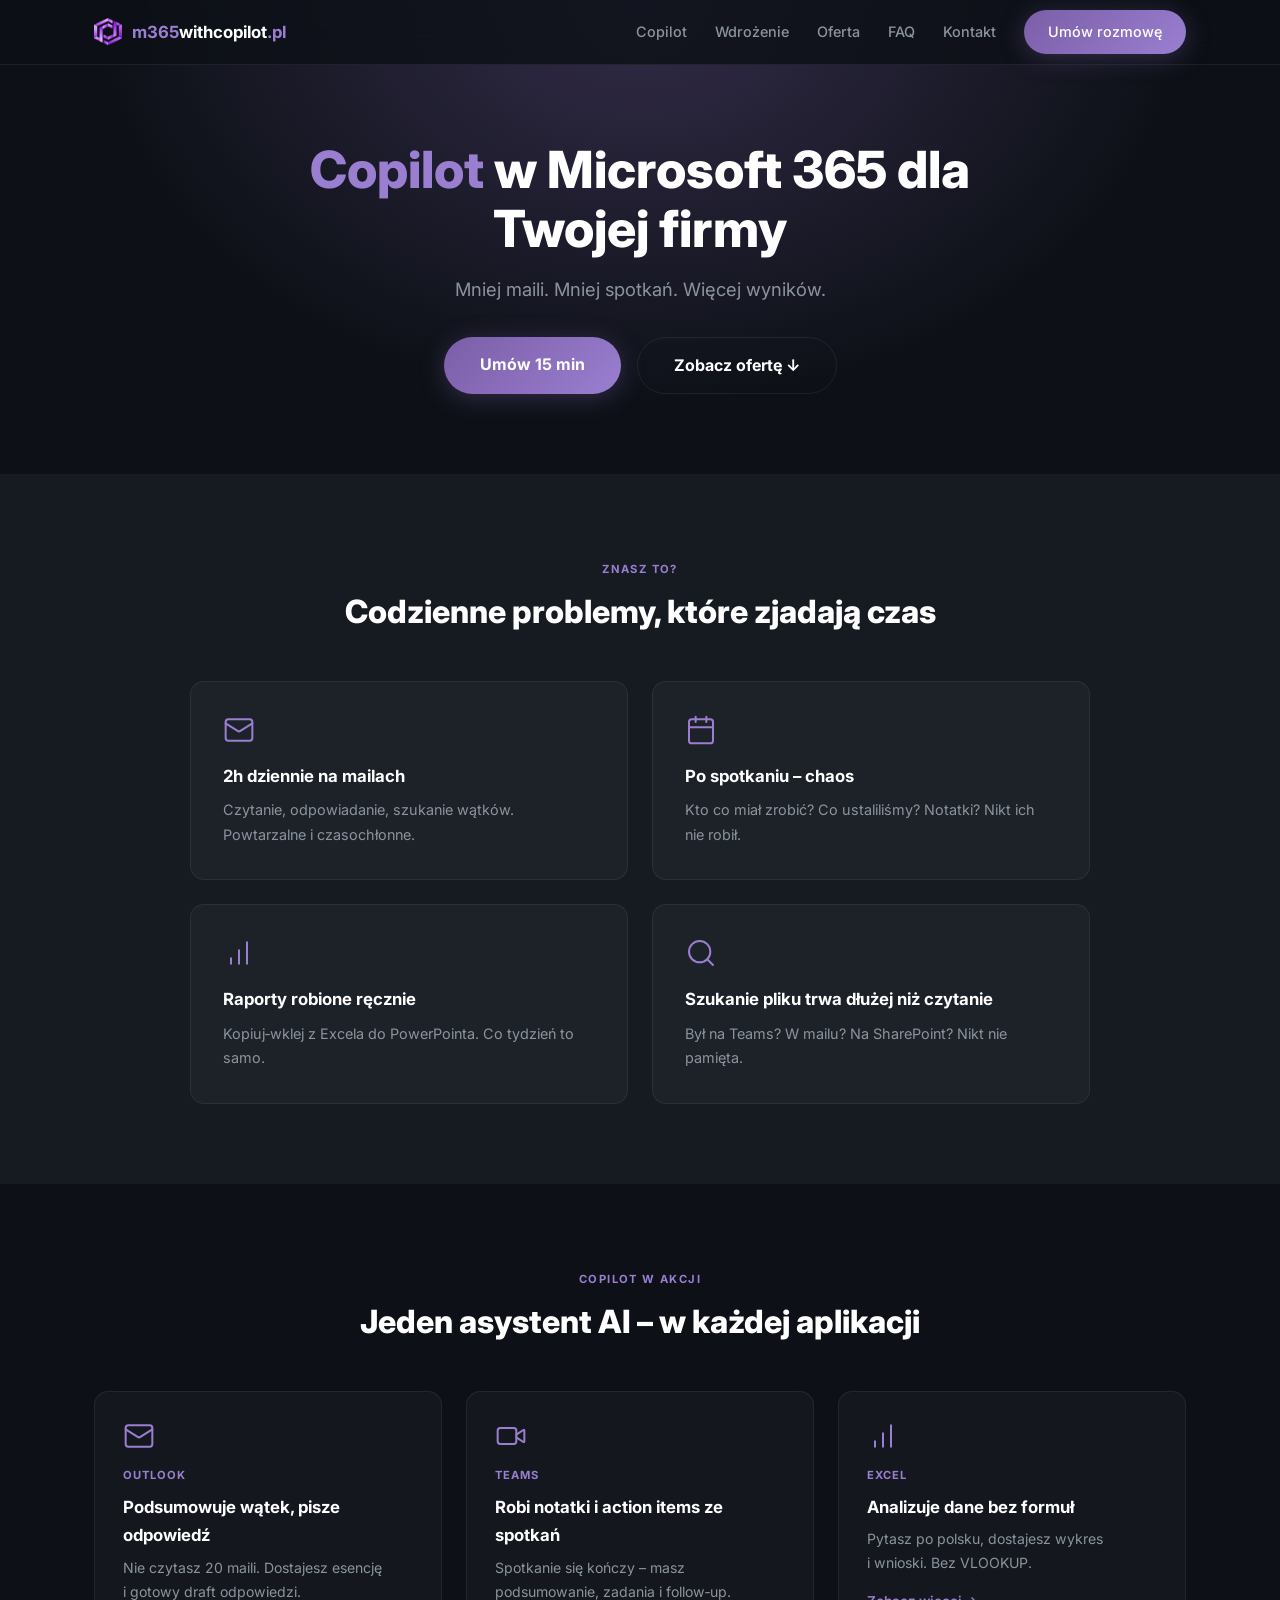
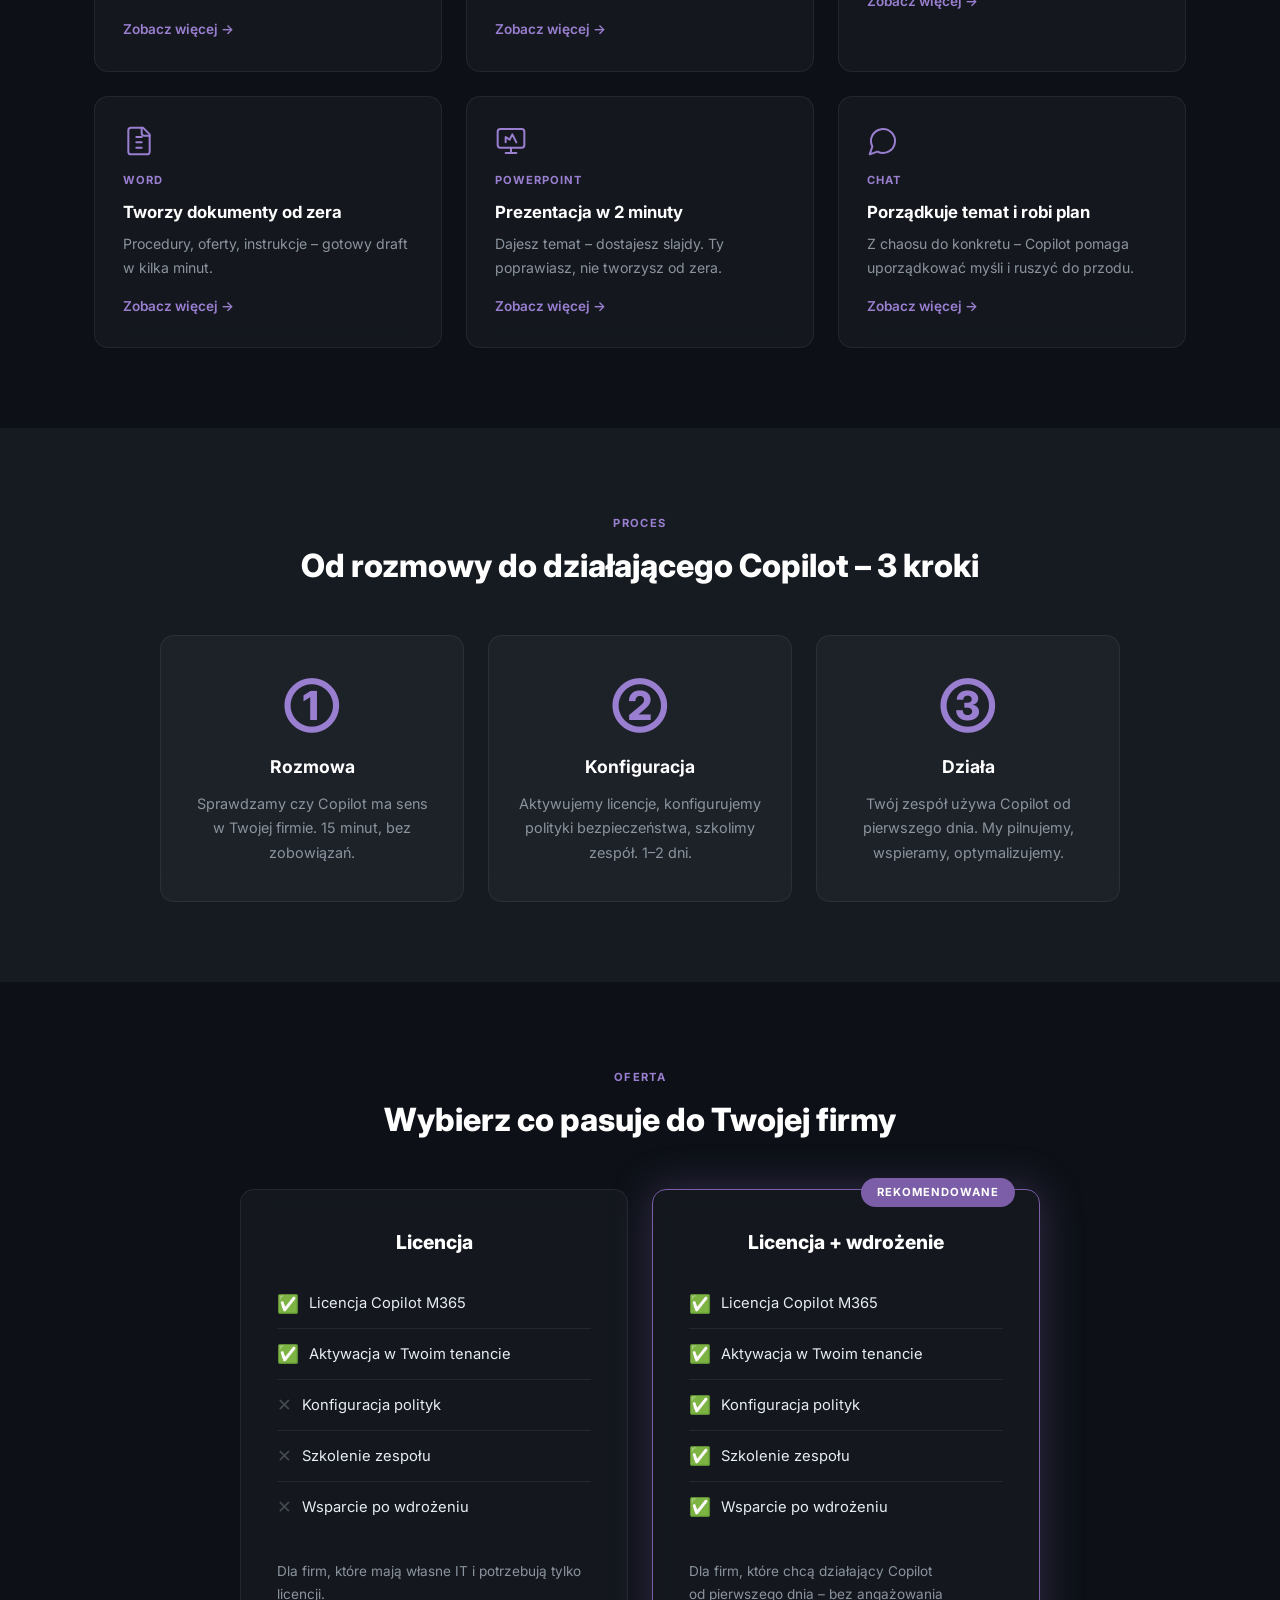
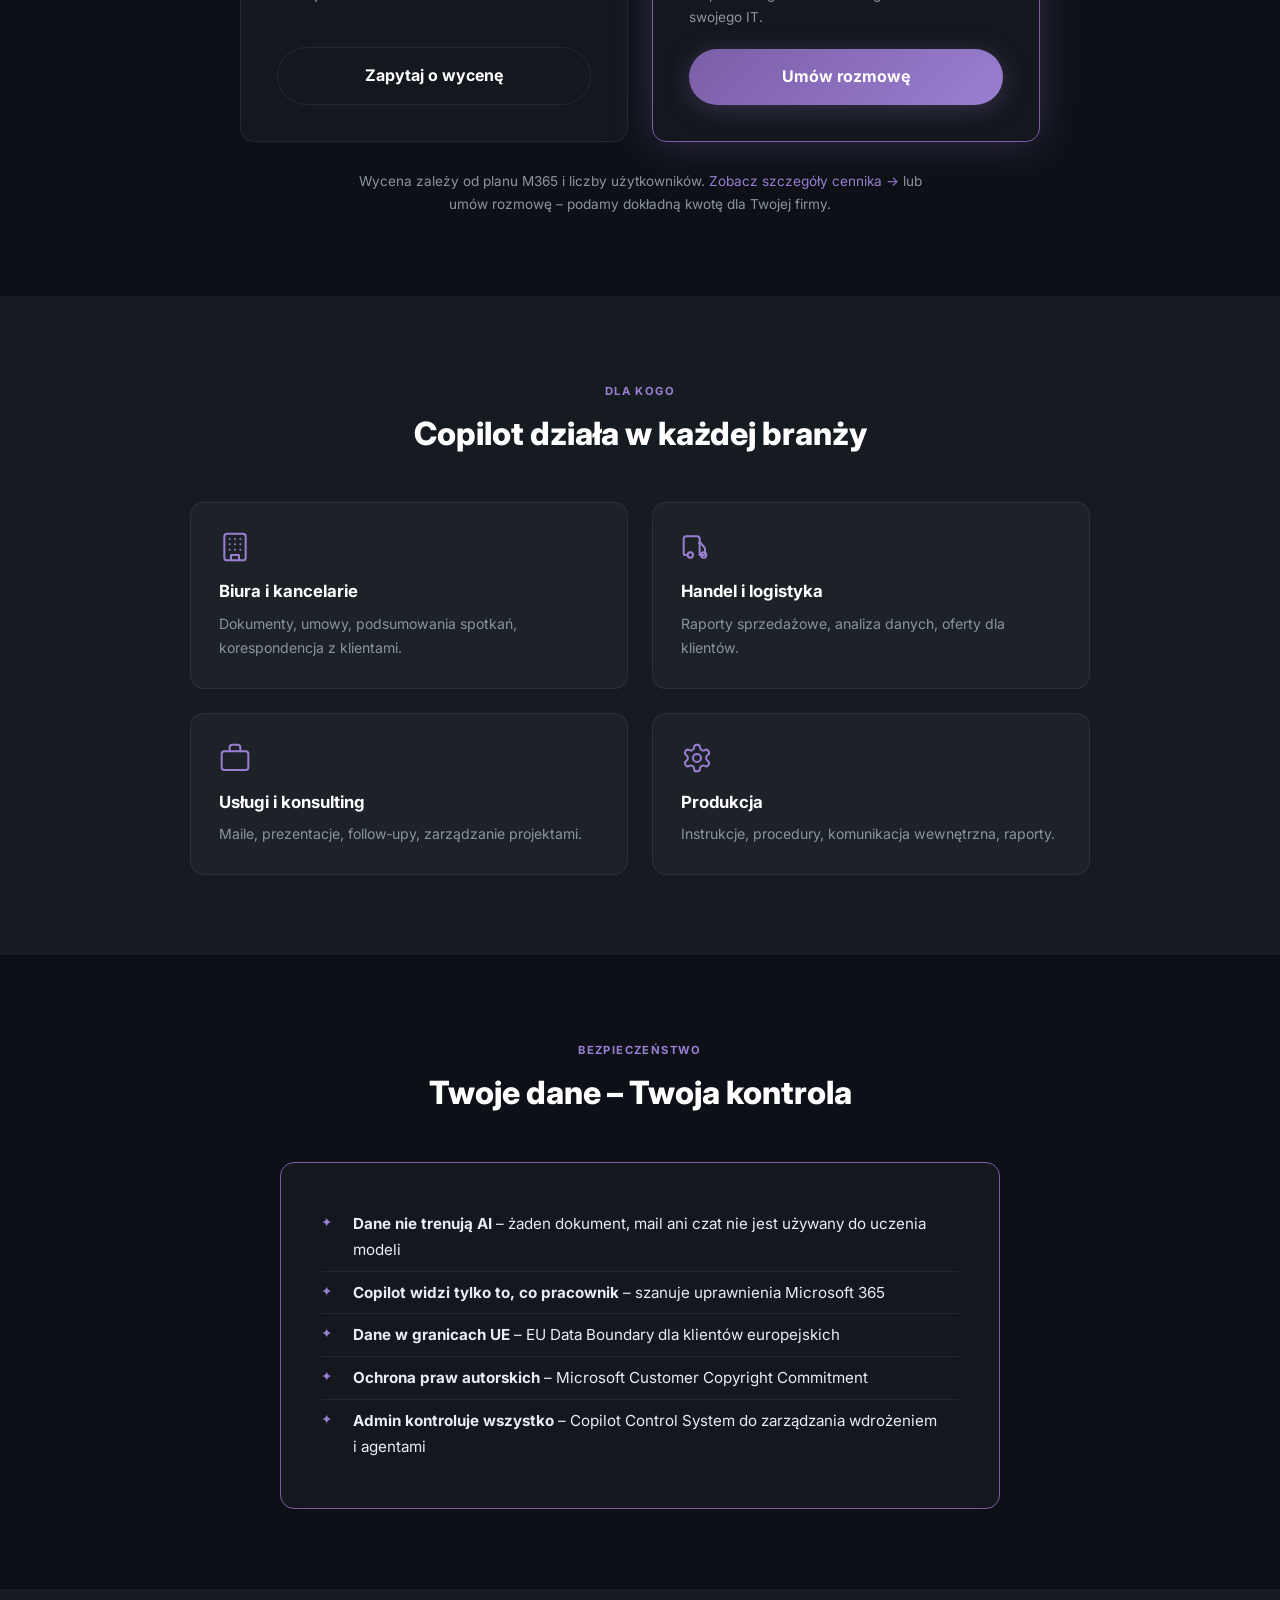
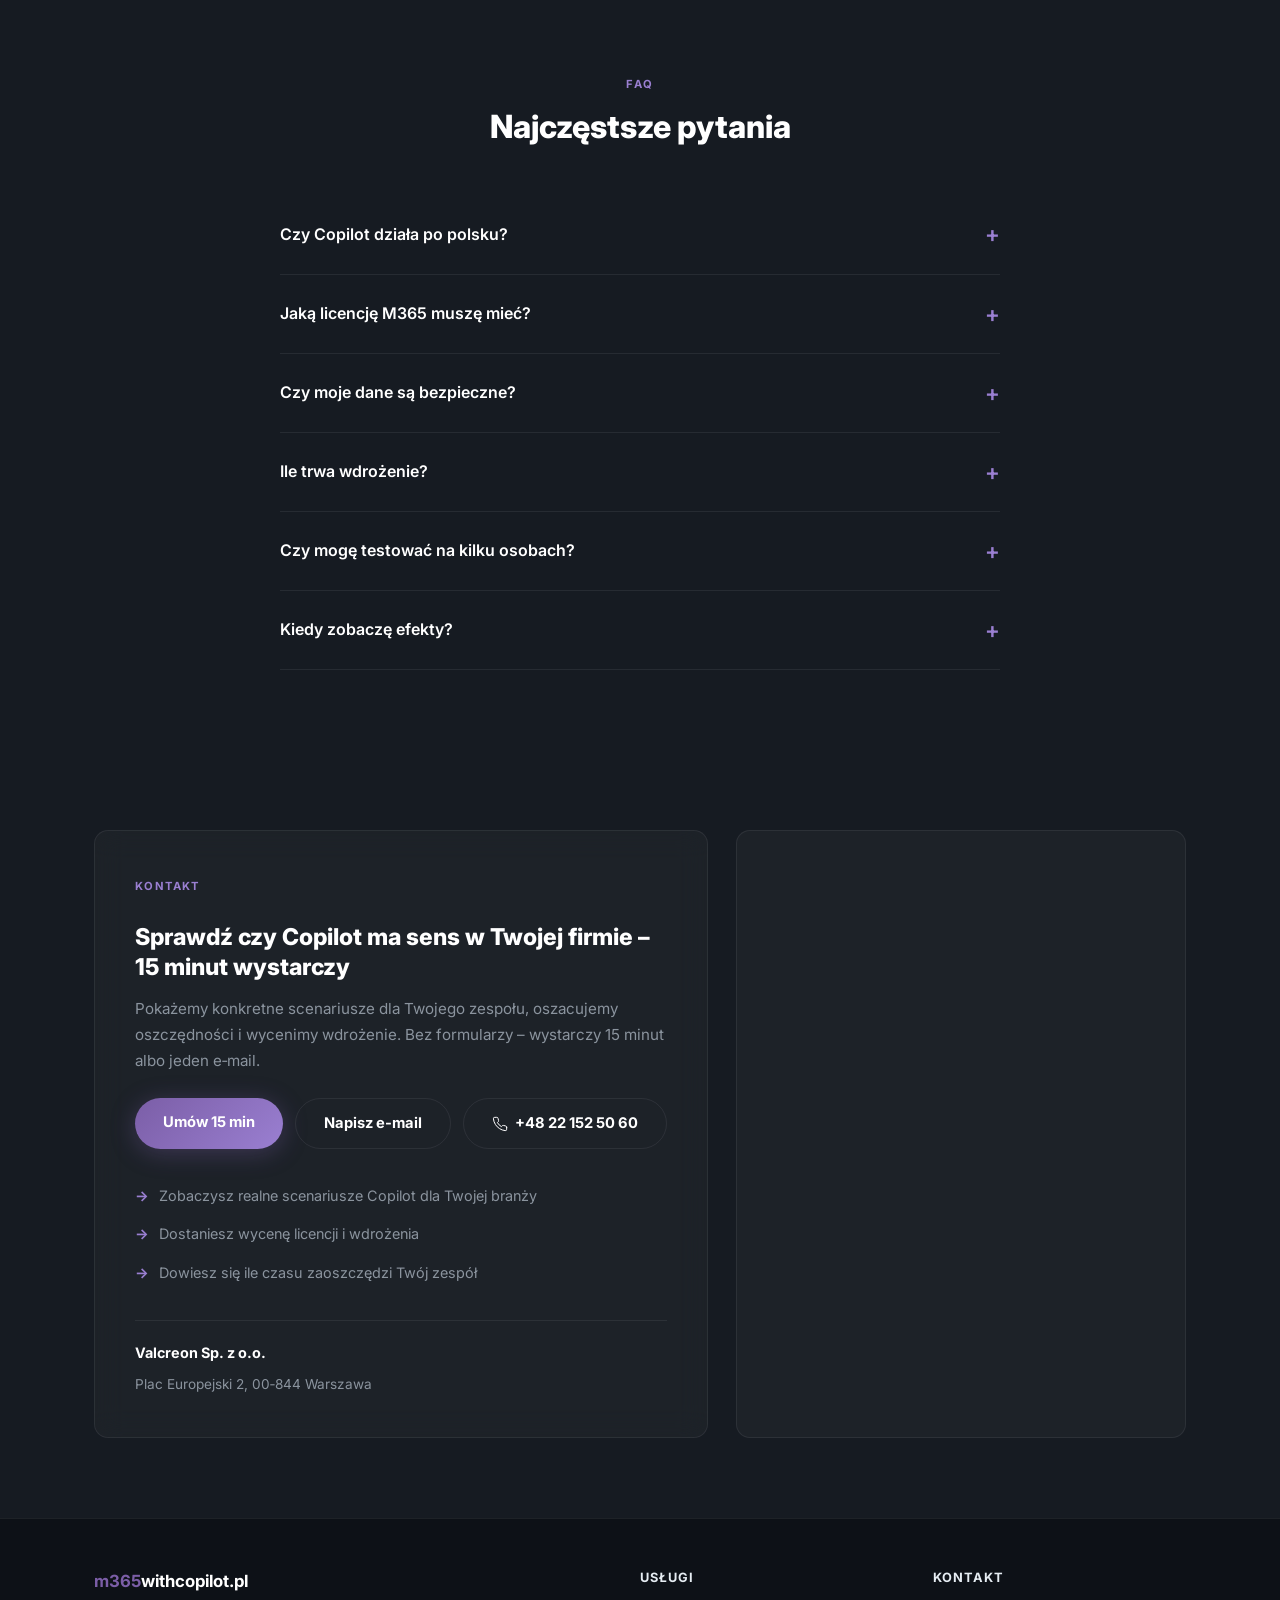
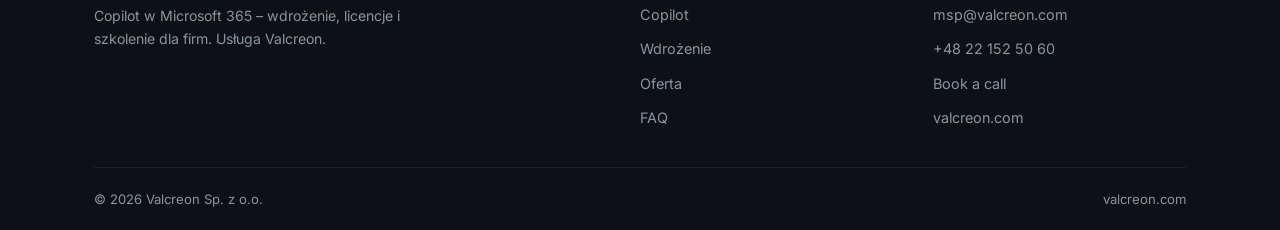
==== commit 86352ae2: "Update index.html" ====
--- a/index.html
+++ b/index.html
@@ -21,13 +21,13 @@
   <a href="#top" class="nav-brand"><img src="logo-32.png" alt="Logo" width="28" height="28"><span><b>m365</b>withcopilot<b>.pl</b></span></a>
   <ul class="nav-links">
     <li><a href="#copilot">Copilot</a></li><li><a href="#wdrozenie">Wdrożenie</a></li><li><a href="#cennik">Oferta</a></li><li><a href="#faq">FAQ</a></li><li><a href="#kontakt">Kontakt</a></li>
-    <li><a href="https://bookings.cloud.microsoft/book/RedFlag1@redflag.com.pl" target="_blank" rel="noopener noreferrer" class="btn btn-p btn-sm">Umów rozmowę</a></li>
+    <li><a href="https://bookings.cloud.microsoft/book/ValcreonSessions@valcreon.com" target="_blank" rel="noopener noreferrer" class="btn btn-p btn-sm">Umów rozmowę</a></li>
   </ul>
   <button class="hamburger" id="burger" aria-label="Menu"><span></span><span></span><span></span></button>
 </div></nav>
 <div class="mobile-menu" id="mobileMenu">
   <a href="#copilot">Copilot</a><a href="#wdrozenie">Wdrożenie</a><a href="#cennik">Oferta</a><a href="#faq">FAQ</a><a href="#kontakt">Kontakt</a>
-  <a href="https://bookings.cloud.microsoft/book/RedFlag1@redflag.com.pl" target="_blank" rel="noopener noreferrer">Umów rozmowę →</a>
+  <a href="https://bookings.cloud.microsoft/book/ValcreonSessions@valcreon.com" target="_blank" rel="noopener noreferrer">Umów rozmowę →</a>
 </div>
 
 <!-- HERO -->
@@ -35,7 +35,7 @@
   <h1><span>Copilot</span> w Microsoft 365 dla Twojej firmy</h1>
   <p class="subtitle">Mniej maili. Mniej spotkań. Więcej wyników.</p>
   <div class="hero-btns">
-    <a href="https://bookings.cloud.microsoft/book/RedFlag1@redflag.com.pl" target="_blank" rel="noopener noreferrer" class="btn btn-p">Umów 15&nbsp;min</a>
+    <a href="https://bookings.cloud.microsoft/book/ValcreonSessions@valcreon.com" target="_blank" rel="noopener noreferrer" class="btn btn-p">Umów 15&nbsp;min</a>
     <a href="#cennik" class="btn btn-s">Zobacz ofertę ↓</a>
   </div>
 </header>
@@ -121,7 +121,7 @@
         <li><span class="check">✅</span> Wsparcie po wdrożeniu</li>
       </ul>
       <p class="price-note" style="text-align:left;margin:0 0 20px;font-size:.85rem">Dla firm, które chcą działający Copilot od&nbsp;pierwszego dnia – bez angażowania swojego&nbsp;IT.</p>
-      <a href="https://bookings.cloud.microsoft/book/RedFlag1@redflag.com.pl" target="_blank" rel="noopener noreferrer" class="btn btn-p">Umów rozmowę</a>
+      <a href="https://bookings.cloud.microsoft/book/ValcreonSessions@valcreon.com" target="_blank" rel="noopener noreferrer" class="btn btn-p">Umów rozmowę</a>
     </div>
   </div>
   <p class="price-note">
@@ -181,7 +181,7 @@
       <h2>Sprawdź czy Copilot ma sens w&nbsp;Twojej firmie – 15&nbsp;minut wystarczy</h2>
       <p>Pokażemy konkretne scenariusze dla Twojego zespołu, oszacujemy oszczędności i&nbsp;wycenimy wdrożenie. Bez formularzy – wystarczy 15&nbsp;minut albo jeden e&#8209;mail.</p>
       <div class="c-btns">
-        <a class="btn btn-p" href="https://bookings.cloud.microsoft/book/RedFlag1@redflag.com.pl" target="_blank" rel="noopener noreferrer">Umów 15&nbsp;min</a>
+        <a class="btn btn-p" href="https://bookings.cloud.microsoft/book/ValcreonSessions@valcreon.com" target="_blank" rel="noopener noreferrer">Umów 15&nbsp;min</a>
         <a class="btn btn-s" href="mailto:msp@valcreon.com?subject=Copilot%20w%20M365%20%E2%80%93%20zapytanie&amp;body=Dzie%C5%84%20dobry%2C%0A%0AProsimy%20o%20kontakt%20w%20sprawie%20Microsoft%20365%20Copilot.%0A%0AFirma%3A%0ALiczba%20u%C5%BCytkownik%C3%B3w%3A%0ADomena%3A%0A%0APozdrawiam">Napisz e&#8209;mail</a>
         <a class="btn btn-s" href="tel:+48221525060"><svg width="16" height="16" viewBox="0 0 24 24" fill="none" stroke="currentColor" stroke-width="1.5" stroke-linecap="round" stroke-linejoin="round" style="vertical-align:middle;margin-right:4px"><path d="M22 16.92v3a2 2 0 0 1-2.18 2 19.79 19.79 0 0 1-8.63-3.07 19.5 19.5 0 0 1-6-6 19.79 19.79 0 0 1-3.07-8.67A2 2 0 0 1 4.11 2h3a2 2 0 0 1 2 1.72c.127.96.361 1.903.7 2.81a2 2 0 0 1-.45 2.11L8.09 9.91a16 16 0 0 0 6 6l1.27-1.27a2 2 0 0 1 2.11-.45c.907.339 1.85.573 2.81.7A2 2 0 0 1 22 16.92z"/></svg> +48 22 152 50 60</a>
       </div>
@@ -207,7 +207,7 @@
       <p class="ftr-desc">Copilot w Microsoft 365 – wdrożenie, licencje i szkolenie dla firm. Usługa Valcreon.</p>
     </div>
     <div class="ftr-col"><strong>Usługi</strong><a href="#copilot">Copilot</a><a href="#wdrozenie">Wdrożenie</a><a href="#cennik">Oferta</a><a href="#faq">FAQ</a></div>
-    <div class="ftr-col"><strong>Kontakt</strong><a href="mailto:msp@valcreon.com">msp@valcreon.com</a><a href="tel:+48221525060">+48 22 152 50 60</a><a href="https://bookings.cloud.microsoft/book/RedFlag1@redflag.com.pl" target="_blank" rel="noopener noreferrer">Book a call</a><a href="https://valcreon.com" target="_blank" rel="noopener noreferrer">valcreon.com</a></div>
+    <div class="ftr-col"><strong>Kontakt</strong><a href="mailto:msp@valcreon.com">msp@valcreon.com</a><a href="tel:+48221525060">+48 22 152 50 60</a><a href="https://bookings.cloud.microsoft/book/ValcreonSessions@valcreon.com" target="_blank" rel="noopener noreferrer">Book a call</a><a href="https://valcreon.com" target="_blank" rel="noopener noreferrer">valcreon.com</a></div>
   </div>
   <div class="ftr-bot"><span>&copy; <span id="yr"></span> Valcreon Sp.&nbsp;z&nbsp;o.o.</span><a href="https://valcreon.com" target="_blank" rel="noopener noreferrer">valcreon.com</a></div>
 </div></footer>
--- a/style.css
+++ b/style.css
@@ -47,14 +47,14 @@
 .step-num{font-size:2.5rem;font-weight:800;color:var(--brand-light);margin-bottom:12px}
 .step h3{font-size:1.1rem;font-weight:700;color:var(--text-bright);margin-bottom:10px}.step p{font-size:.9rem;color:var(--text-dim)}
 .pricing-grid{display:grid;grid-template-columns:repeat(2,1fr);gap:24px;max-width:800px;margin:0 auto}
-.price-card{background:var(--card);border:1px solid var(--card-border);backdrop-filter:blur(12px);border-radius:var(--radius);padding:36px;position:relative;}
+.price-card{background:var(--card);border:1px solid var(--card-border);backdrop-filter:blur(12px);border-radius:var(--radius);padding:36px;position:relative;display:flex;flex-direction:column}
 .price-card.recommended{border-color:var(--brand);box-shadow:0 0 40px var(--brand-glow)}
 .price-badge{position:absolute;top:-12px;right:24px;background:var(--brand);color:#fff;font-size:.7rem;font-weight:700;text-transform:uppercase;letter-spacing:1px;padding:5px 16px;border-radius:50px}
 .price-card h3{font-size:1.2rem;font-weight:800;color:var(--text-bright);margin-bottom:20px;text-align:center}
 .price-list{list-style:none;padding:0;margin-bottom:28px}
 .price-list li{display:flex;align-items:center;gap:10px;padding:10px 0;font-size:.92rem;color:var(--text);border-bottom:1px solid var(--card-border)}.price-list li:last-child{border-bottom:none}
 .price-list .check{color:#4ade80;font-size:1.1rem}.price-list .cross{color:var(--text-dim);font-size:1.1rem;opacity:.4}
-.price-card .btn{width:100%;text-align:center;margin-top:auto;display:flex;flex-direction:column}
+.price-card .btn{width:100%;text-align:center;margin-top:auto}
 .price-note{text-align:center;font-size:.85rem;color:var(--text-dim);margin-top:28px;max-width:600px;margin-left:auto;margin-right:auto}
 .industry-grid{display:grid;grid-template-columns:repeat(2,1fr);gap:24px;max-width:900px;margin:0 auto}
 .industry-card{background:var(--card);border:1px solid var(--card-border);backdrop-filter:blur(12px);border-radius:var(--radius);padding:28px;transition:border-color var(--transition)}.industry-card:hover{border-color:var(--brand)}
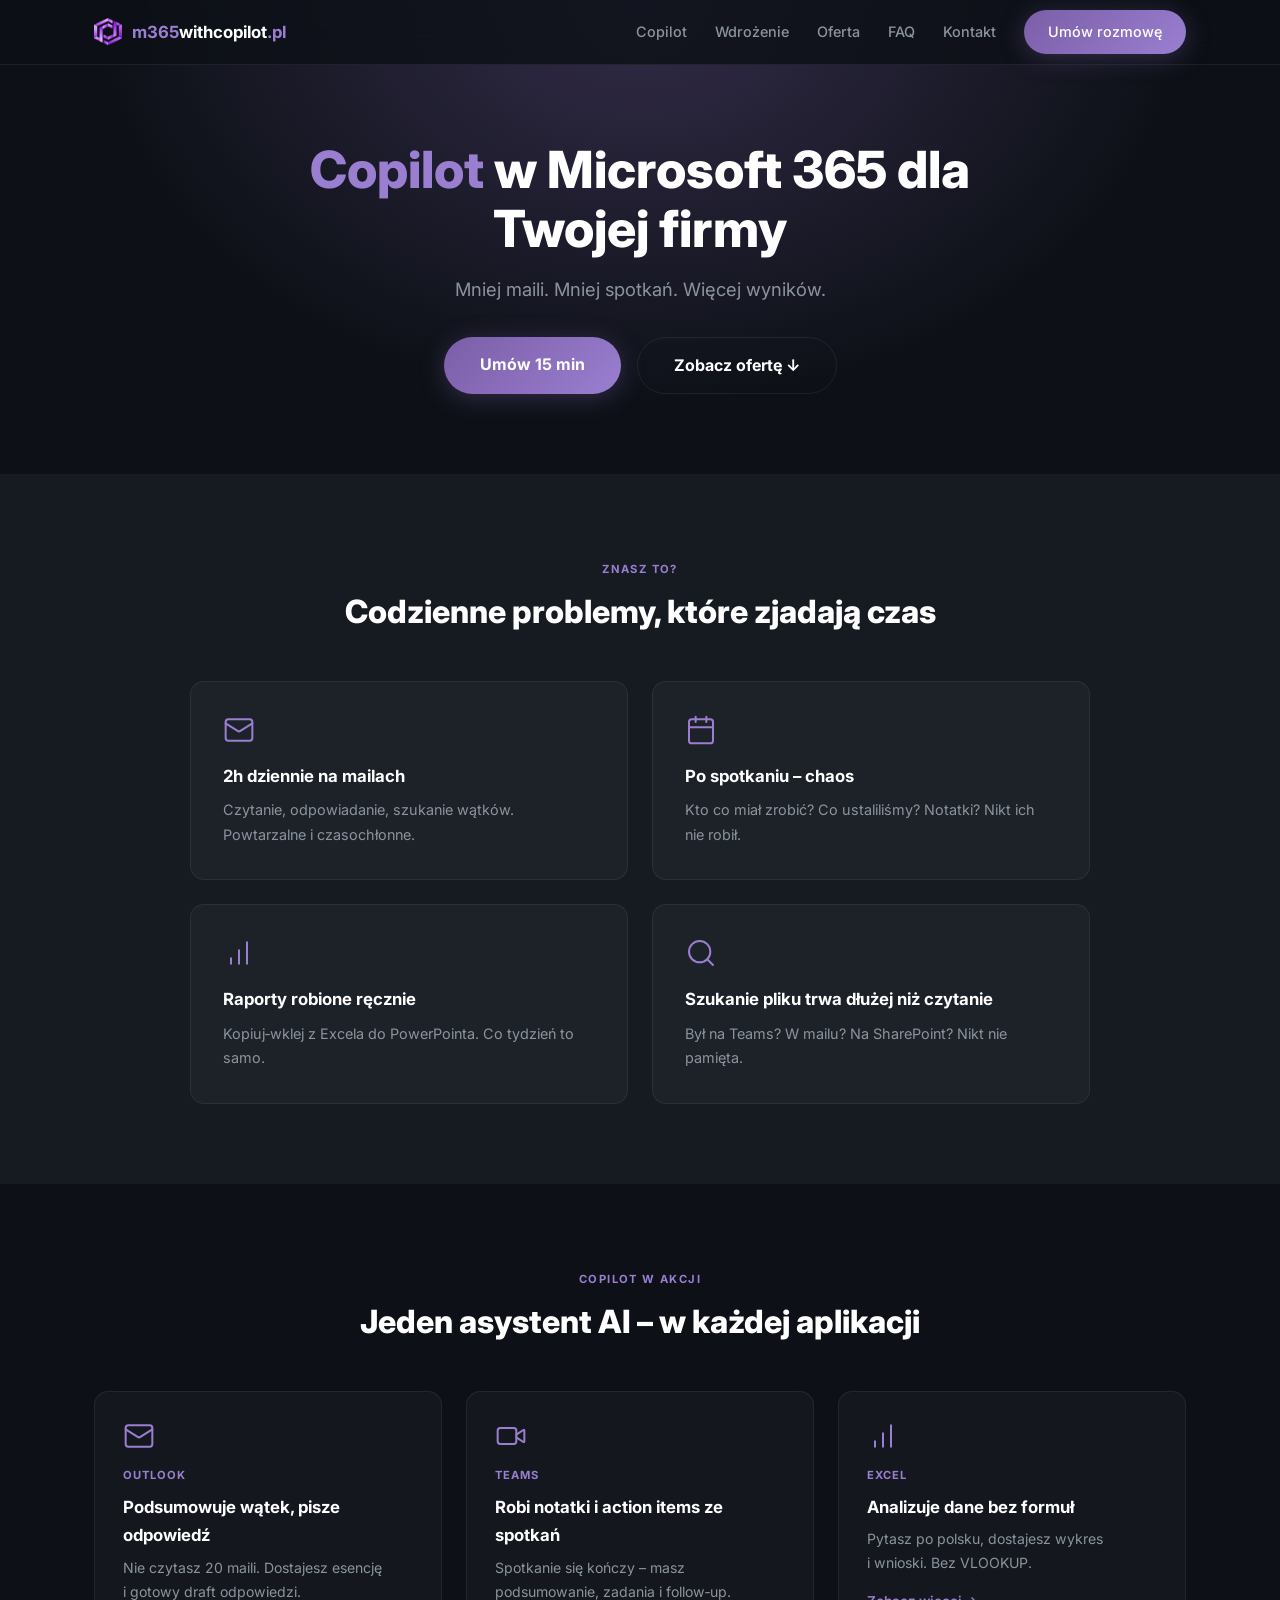
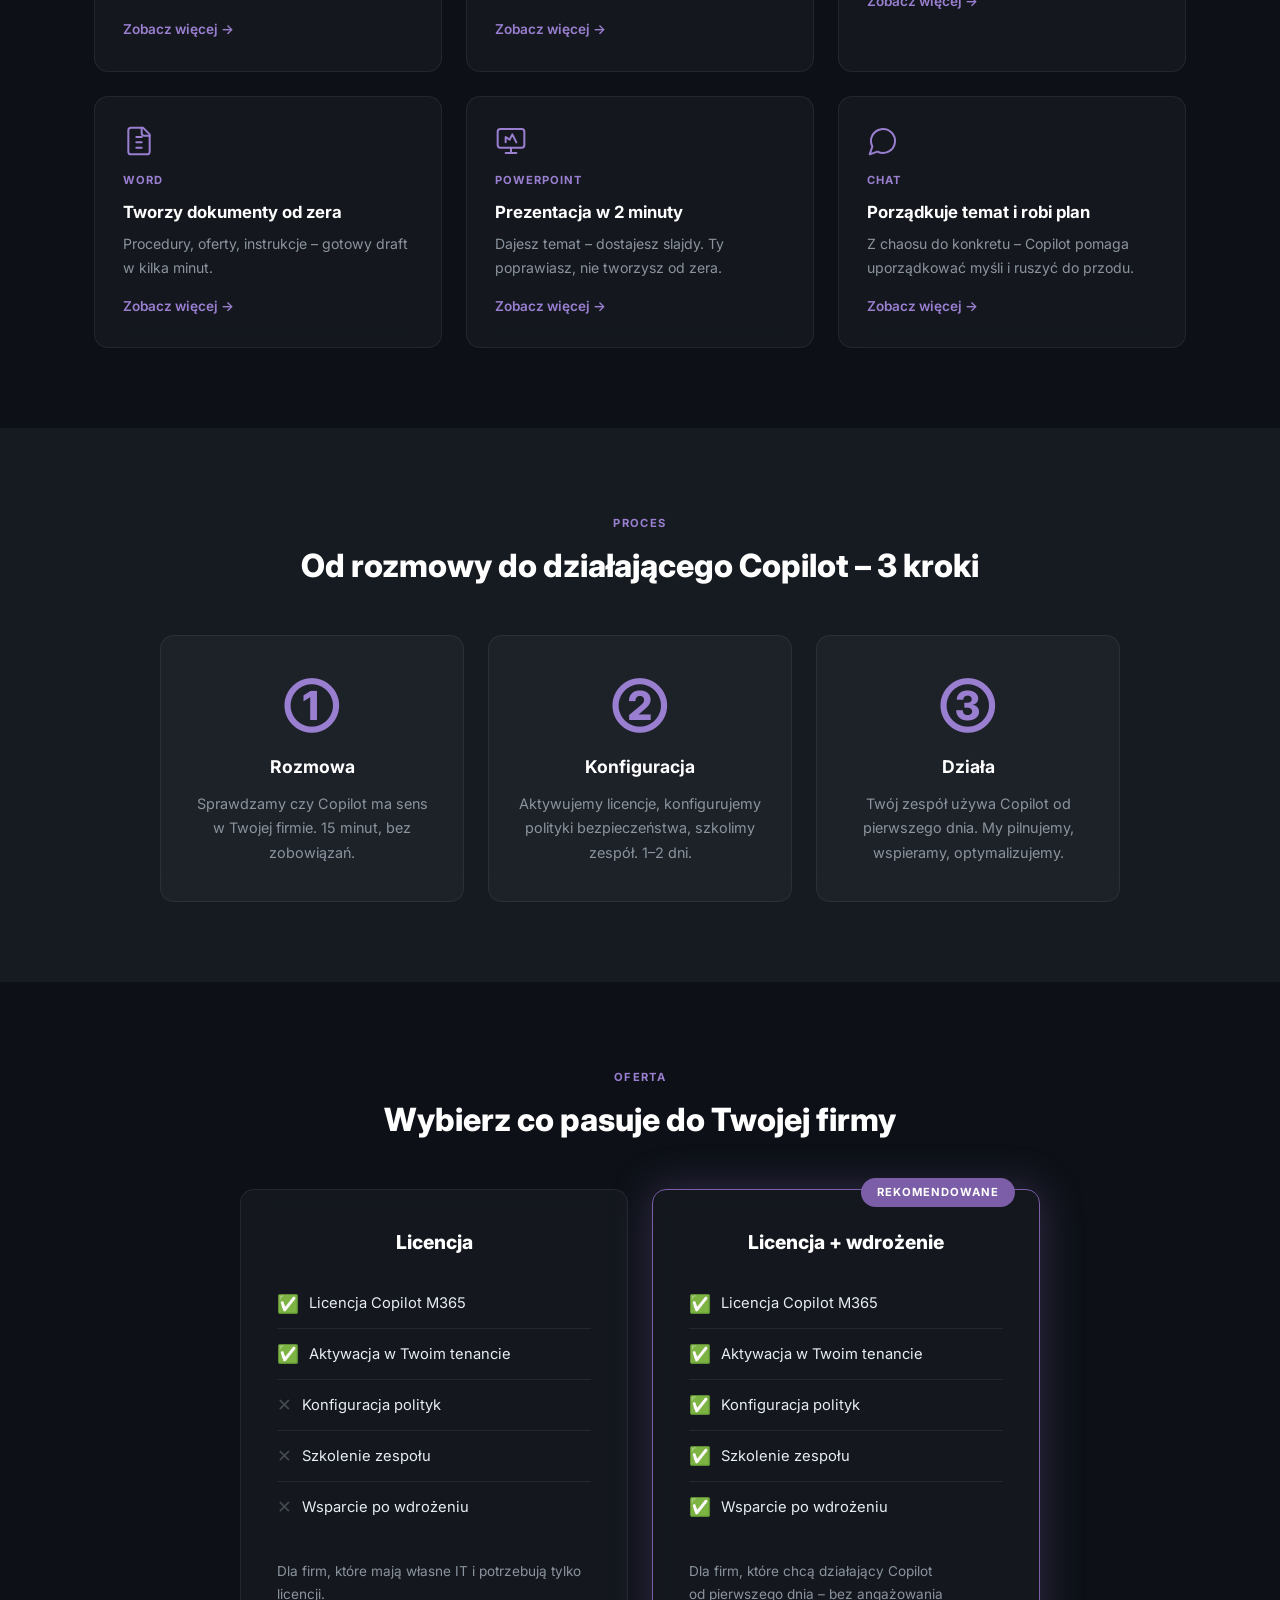
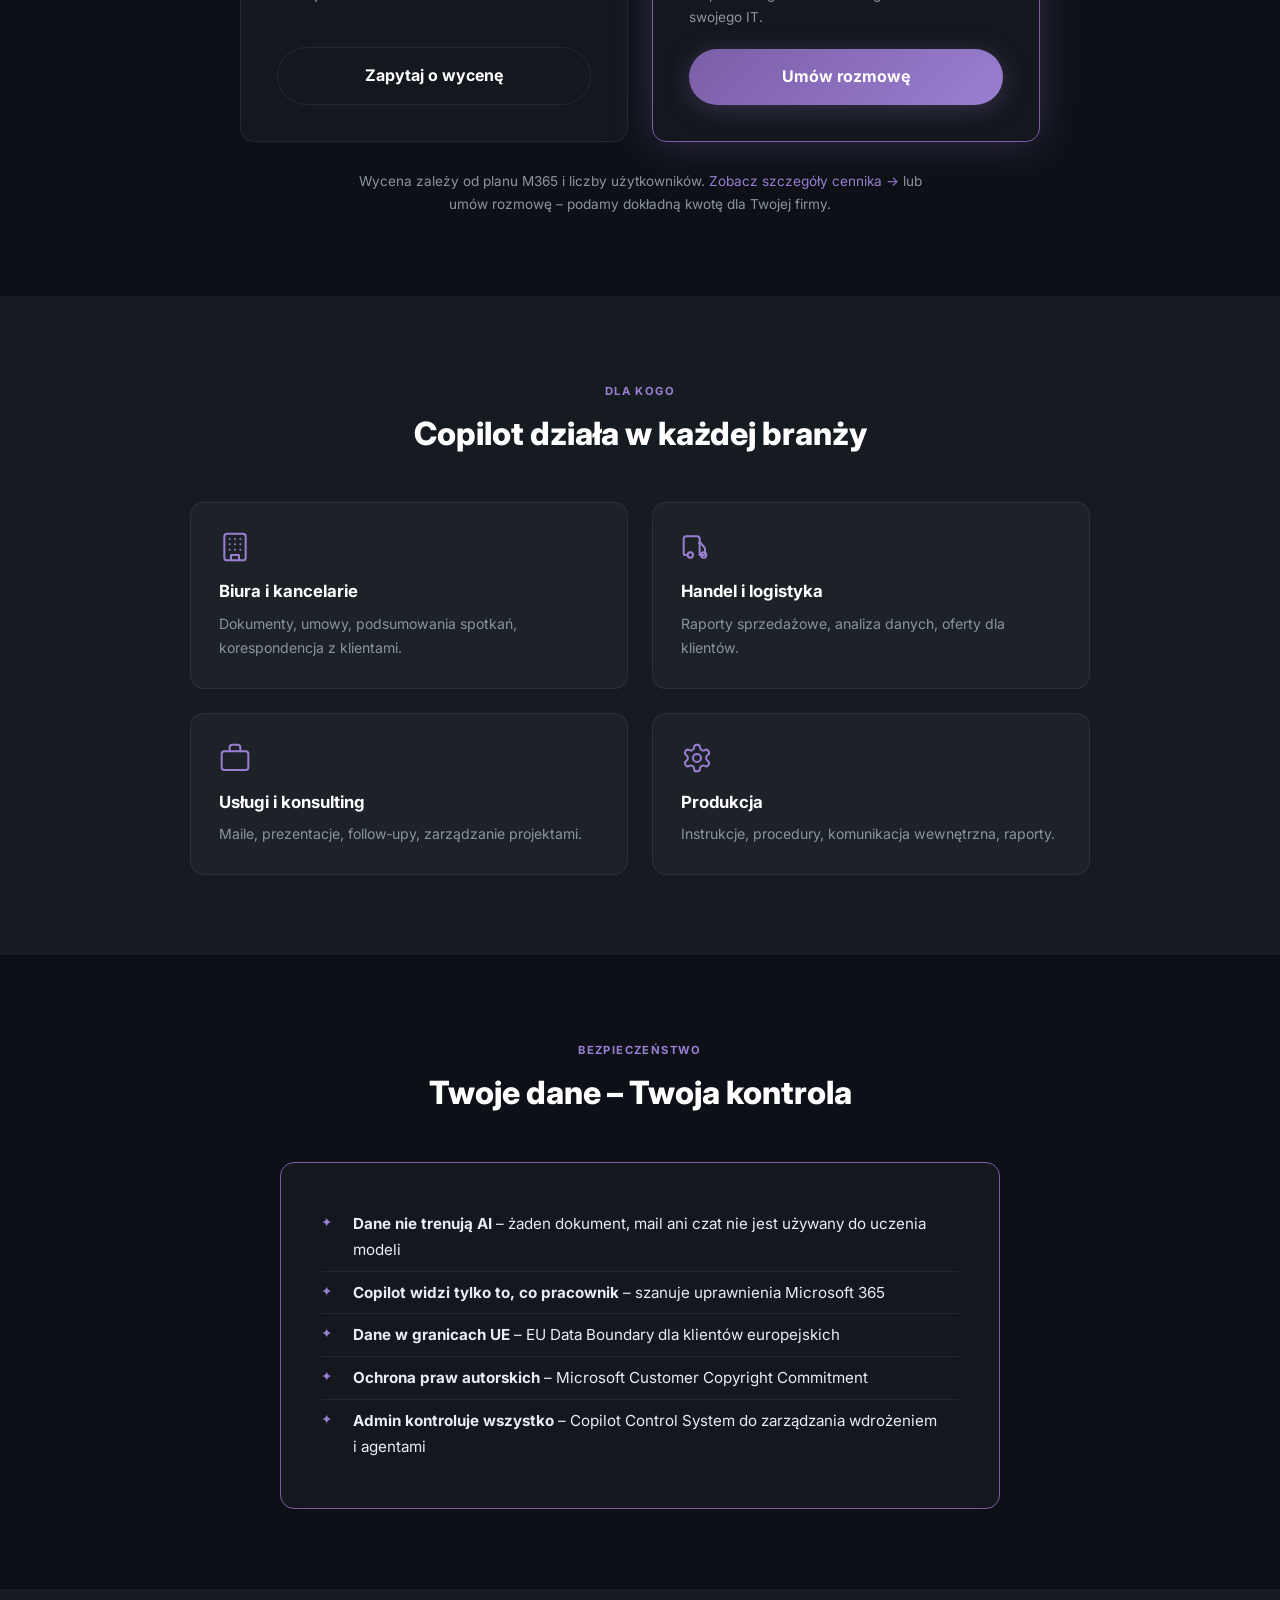
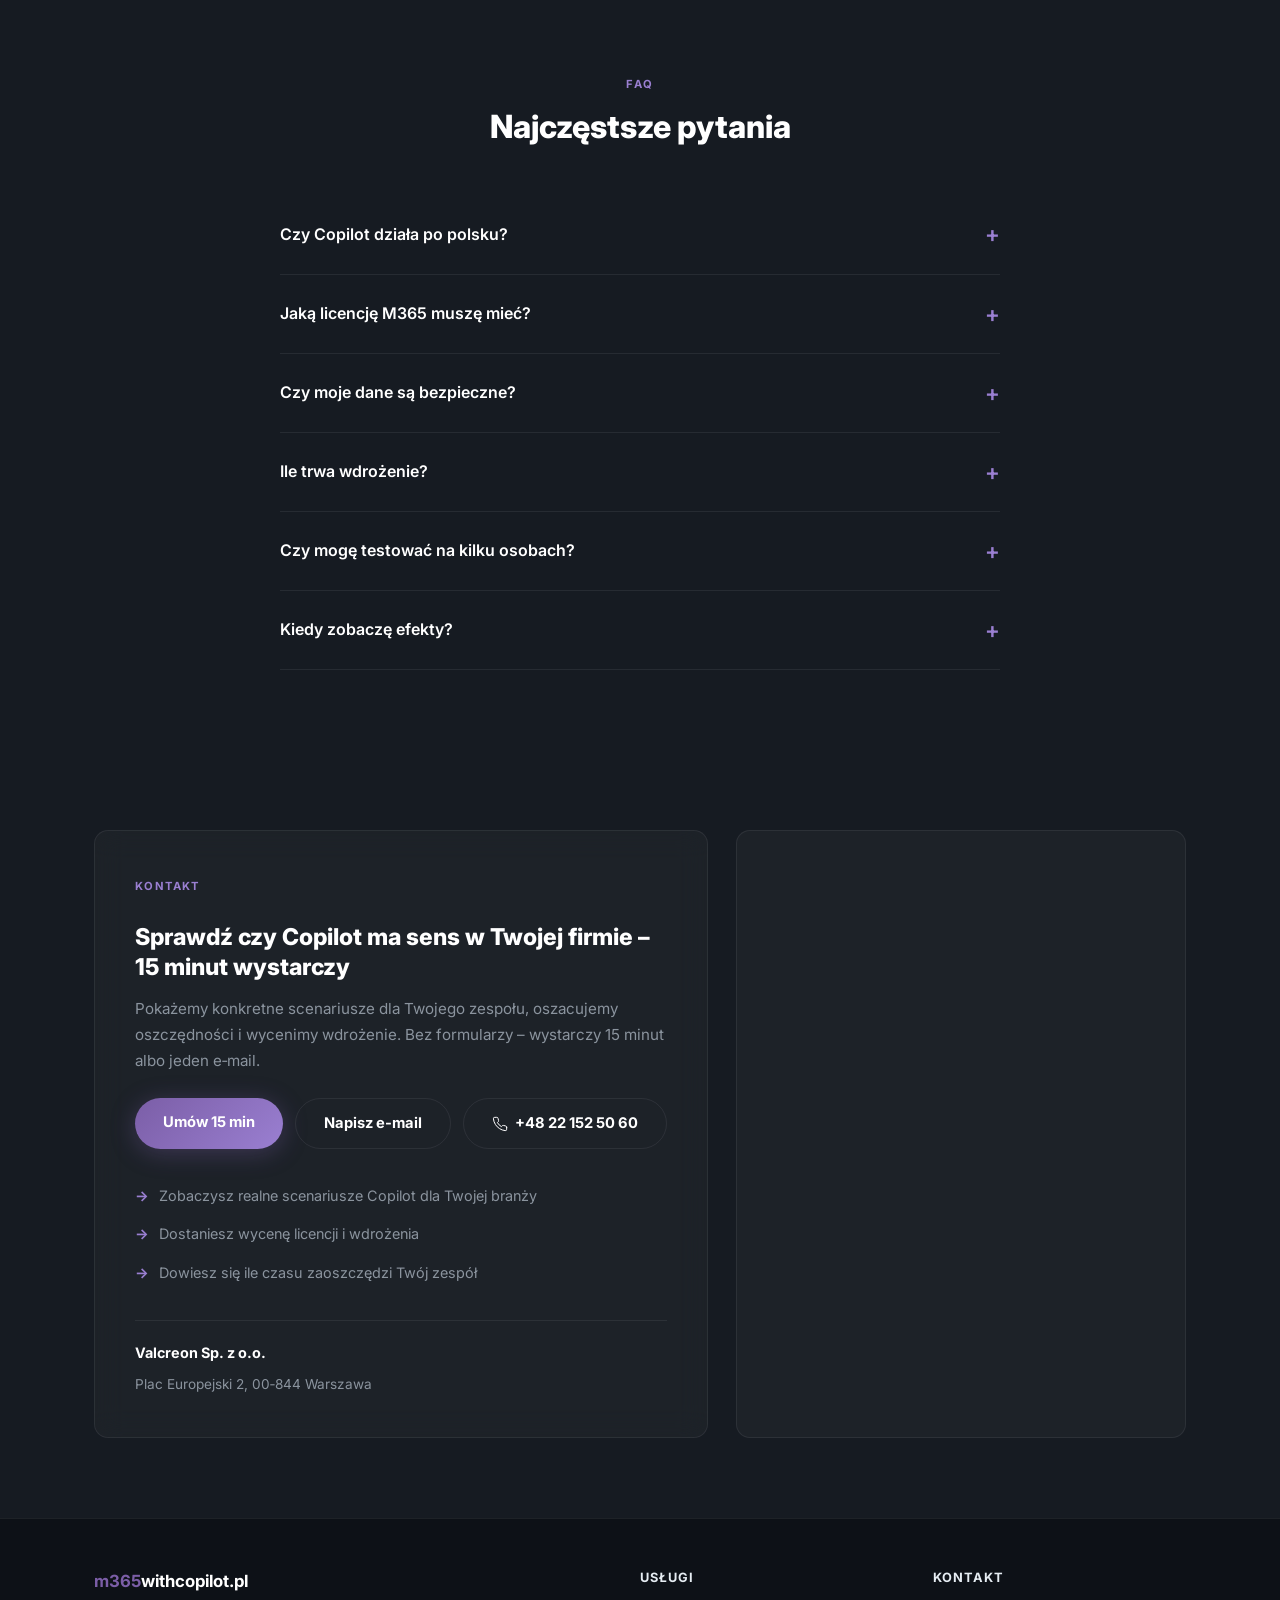
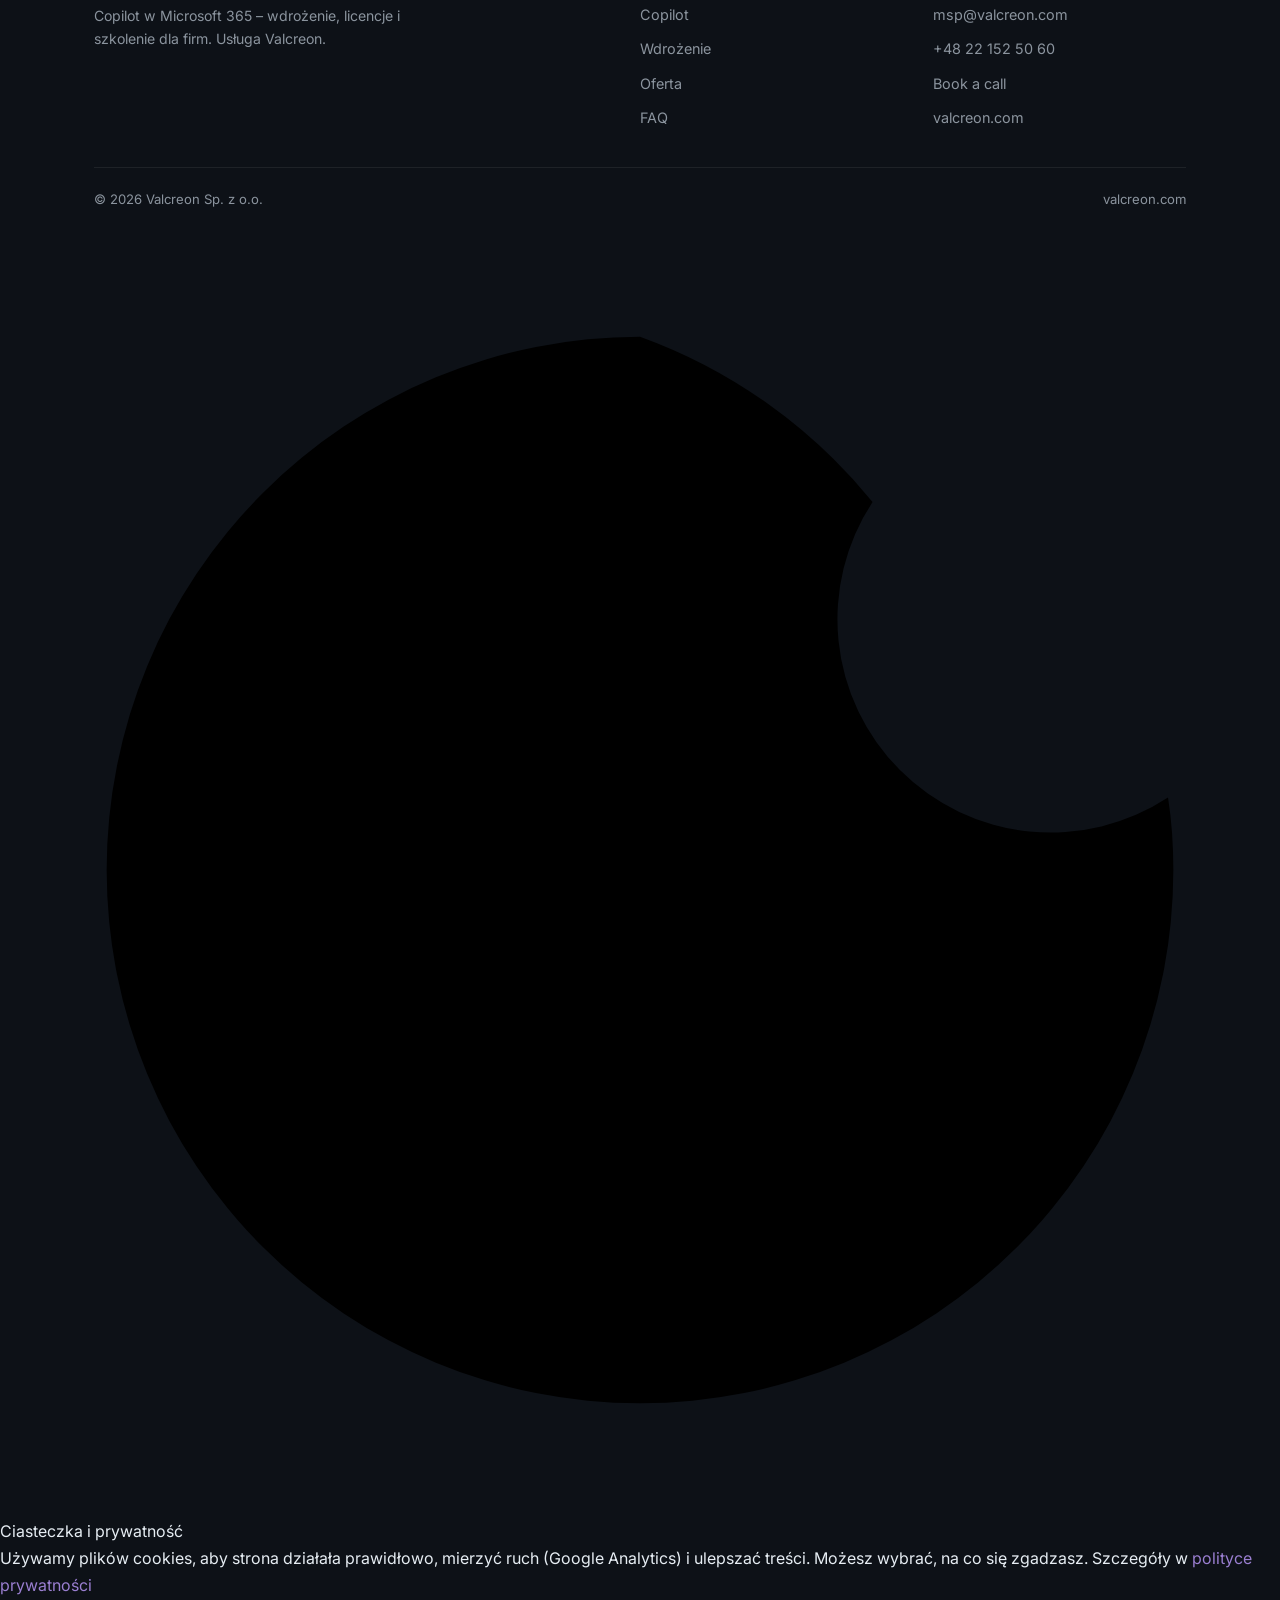
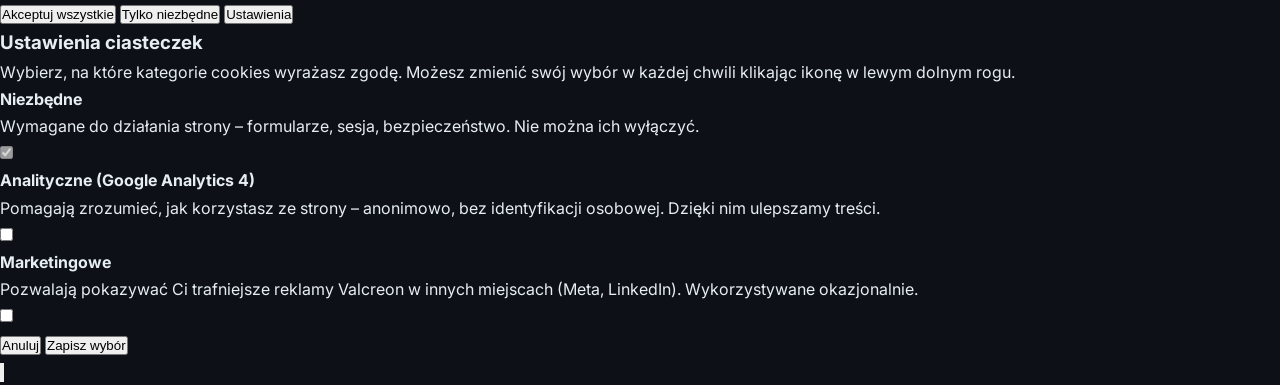
==== commit fc827848: "Implement cookie consent banner and settings Added cookie consent banner and settings modal for user" ====
--- a/index.html
+++ b/index.html
@@ -12,6 +12,31 @@
 <link rel="stylesheet" href="style.css">
 <style>
 </style>
+
+ <!-- ===== GOOGLE CONSENT MODE v2 – DEFAULT ===== -->
+<script>
+window.dataLayer=window.dataLayer||[];
+function gtag(){dataLayer.push(arguments);}
+gtag('consent','default',{
+  'analytics_storage':'denied',
+  'ad_storage':'denied',
+  'ad_user_data':'denied',
+  'ad_personalization':'denied',
+  'functionality_storage':'granted',
+  'security_storage':'granted',
+  'wait_for_update':500
+});
+gtag('set','ads_data_redaction',true);
+gtag('set','url_passthrough',false);
+</script>
+
+<!-- ===== GOOGLE ANALYTICS 4 ===== -->
+<script async src="https://www.googletagmanager.com/gtag/js?id=G-B66FTXMF28"></script>
+<script>
+gtag('js',new Date());
+gtag('config','G-B66FTXMF28',{'anonymize_ip':true});
+</script> 
+  
 </head>
 
 <body id="top">
@@ -228,5 +253,142 @@
 document.querySelectorAll(".fade,.reveal").forEach(function(el){io.observe(el);});
 document.querySelectorAll(".faq-q").forEach(function(q){q.addEventListener("click",function(){var item=q.parentElement;var isOpen=item.classList.contains("faq-open");document.querySelectorAll(".faq-item").forEach(function(fi){fi.classList.remove("faq-open");});if(!isOpen)item.classList.add("faq-open");});});
 </script>
+
+
+<!-- ================= COOKIE BANNER ================= -->
+<div id="cookieBanner" role="dialog" aria-labelledby="cookieTitle" aria-describedby="cookieDesc">
+  <div class="cookieHead">
+    <div class="cookieIco">
+      <svg viewBox="0 0 24 24"><path d="M12 2a10 10 0 1 0 10 10c0-.46-.03-.92-.1-1.36a4 4 0 0 1-5.54-5.54A10 10 0 0 0 12 2z"/><circle cx="8.5" cy="10.5" r="1"/><circle cx="14" cy="14" r="1"/><circle cx="10" cy="16" r="1"/></svg>
+    </div>
+    <div>
+      <div id="cookieTitle" class="cookieTitle">Ciasteczka i prywatność</div>
+      <p id="cookieDesc" class="cookieDesc">
+        Używamy plików cookies, aby strona działała prawidłowo, mierzyć ruch (Google Analytics) i ulepszać treści. Możesz wybrać, na co się zgadzasz. Szczegóły w
+        <a href="https://valcreon.com/politykaprywatnosci.html" target="_blank" rel="noopener noreferrer">polityce prywatności</a>
+      </p>
+    </div>
+  </div>
+  <div class="cookieActions">
+    <button class="cookieBtn primary" onclick="acceptAllCookies()">Akceptuj wszystkie</button>
+    <button class="cookieBtn" onclick="acceptNecessaryCookies()">Tylko niezbędne</button>
+    <button class="cookieBtn" onclick="openCookieSettings()">Ustawienia</button>
+  </div>
+</div>
+
+<!-- ================= COOKIE SETTINGS MODAL ================= -->
+<div id="cookieModal" role="dialog" aria-labelledby="cookieModalTitle">
+  <div class="cookieModalBox">
+    <h3 id="cookieModalTitle">Ustawienia ciasteczek</h3>
+    <p>Wybierz, na które kategorie cookies wyrażasz zgodę. Możesz zmienić swój wybór w każdej chwili klikając ikonę w lewym dolnym rogu.</p>
+    <div class="cookieCategory">
+      <div class="cookieCategoryHead">
+        <div>
+          <strong>Niezbędne</strong>
+          <p>Wymagane do działania strony – formularze, sesja, bezpieczeństwo. Nie można ich wyłączyć.</p>
+        </div>
+        <input type="checkbox" class="cookieToggle" checked disabled aria-label="Niezbędne – zawsze włączone">
+      </div>
+    </div>
+    <div class="cookieCategory">
+      <div class="cookieCategoryHead">
+        <div>
+          <strong>Analityczne (Google Analytics 4)</strong>
+          <p>Pomagają zrozumieć, jak korzystasz ze strony – anonimowo, bez identyfikacji osobowej. Dzięki nim ulepszamy treści.</p>
+        </div>
+        <input type="checkbox" class="cookieToggle" id="cookieAnalytics" aria-label="Analityczne">
+      </div>
+    </div>
+    <div class="cookieCategory">
+      <div class="cookieCategoryHead">
+        <div>
+          <strong>Marketingowe</strong>
+          <p>Pozwalają pokazywać Ci trafniejsze reklamy Valcreon w innych miejscach (Meta, LinkedIn). Wykorzystywane okazjonalnie.</p>
+        </div>
+        <input type="checkbox" class="cookieToggle" id="cookieMarketing" aria-label="Marketingowe">
+      </div>
+    </div>
+    <div class="cookieModalActions">
+      <button class="cookieBtn" onclick="closeCookieSettings()">Anuluj</button>
+      <button class="cookieBtn primary" onclick="saveCookieSettings()">Zapisz wybór</button>
+    </div>
+  </div>
+</div>
+
+<!-- ================= FLOATING REOPEN ICON ================= -->
+<button id="cookieReopen" onclick="reopenCookieBanner()" aria-label="Ustawienia ciasteczek" title="Ustawienia ciasteczek">
+  <svg viewBox="0 0 24 24"><path d="M12 2a10 10 0 1 0 10 10c0-.46-.03-.92-.1-1.36a4 4 0 0 1-5.54-5.54A10 10 0 0 0 12 2z"/><circle cx="8.5" cy="10.5" r="1"/><circle cx="14" cy="14" r="1"/><circle cx="10" cy="16" r="1"/></svg>
+</button>
+
+<!-- ================= COOKIE LOGIC ================= -->
+<script>
+(function(){
+  const CONSENT_KEY='valcreon_cookie_consent';
+  const CONSENT_VERSION='1';
+  const CONSENT_DAYS=365;
+
+  function getStoredConsent(){
+    try{
+      const raw=localStorage.getItem(CONSENT_KEY);
+      if(!raw) return null;
+      const data=JSON.parse(raw);
+      if(data.v!==CONSENT_VERSION) return null;
+      if(Date.now()-data.t > CONSENT_DAYS*24*60*60*1000) return null;
+      return data;
+    }catch(e){return null;}
+  }
+  function saveConsent(analytics,marketing){
+    const data={v:CONSENT_VERSION,t:Date.now(),analytics:analytics,marketing:marketing};
+    localStorage.setItem(CONSENT_KEY,JSON.stringify(data));
+    applyConsent(analytics,marketing);
+    document.getElementById('cookieBanner').classList.remove('show');
+    document.getElementById('cookieModal').classList.remove('show');
+    document.getElementById('cookieReopen').classList.add('show');
+  }
+  function applyConsent(analytics,marketing){
+    gtag('consent','update',{
+      'analytics_storage':analytics?'granted':'denied',
+      'ad_storage':marketing?'granted':'denied',
+      'ad_user_data':marketing?'granted':'denied',
+      'ad_personalization':marketing?'granted':'denied'
+    });
+  }
+  window.acceptAllCookies=function(){saveConsent(true,true);};
+  window.acceptNecessaryCookies=function(){saveConsent(false,false);};
+  window.openCookieSettings=function(){
+    const stored=getStoredConsent();
+    document.getElementById('cookieAnalytics').checked=stored?stored.analytics:false;
+    document.getElementById('cookieMarketing').checked=stored?stored.marketing:false;
+    document.getElementById('cookieModal').classList.add('show');
+  };
+  window.closeCookieSettings=function(){
+    document.getElementById('cookieModal').classList.remove('show');
+  };
+  window.saveCookieSettings=function(){
+    const a=document.getElementById('cookieAnalytics').checked;
+    const m=document.getElementById('cookieMarketing').checked;
+    saveConsent(a,m);
+  };
+  window.reopenCookieBanner=function(){
+    document.getElementById('cookieReopen').classList.remove('show');
+    document.getElementById('cookieBanner').classList.add('show');
+  };
+  document.addEventListener('DOMContentLoaded',function(){
+    const stored=getStoredConsent();
+    if(stored){
+      applyConsent(stored.analytics,stored.marketing);
+      document.getElementById('cookieReopen').classList.add('show');
+    }else{
+      setTimeout(function(){
+        document.getElementById('cookieBanner').classList.add('show');
+      },800);
+    }
+    document.getElementById('cookieModal').addEventListener('click',function(e){
+      if(e.target===this) closeCookieSettings();
+    });
+  });
+})();
+</script>
+  
 </body>
 </html>
